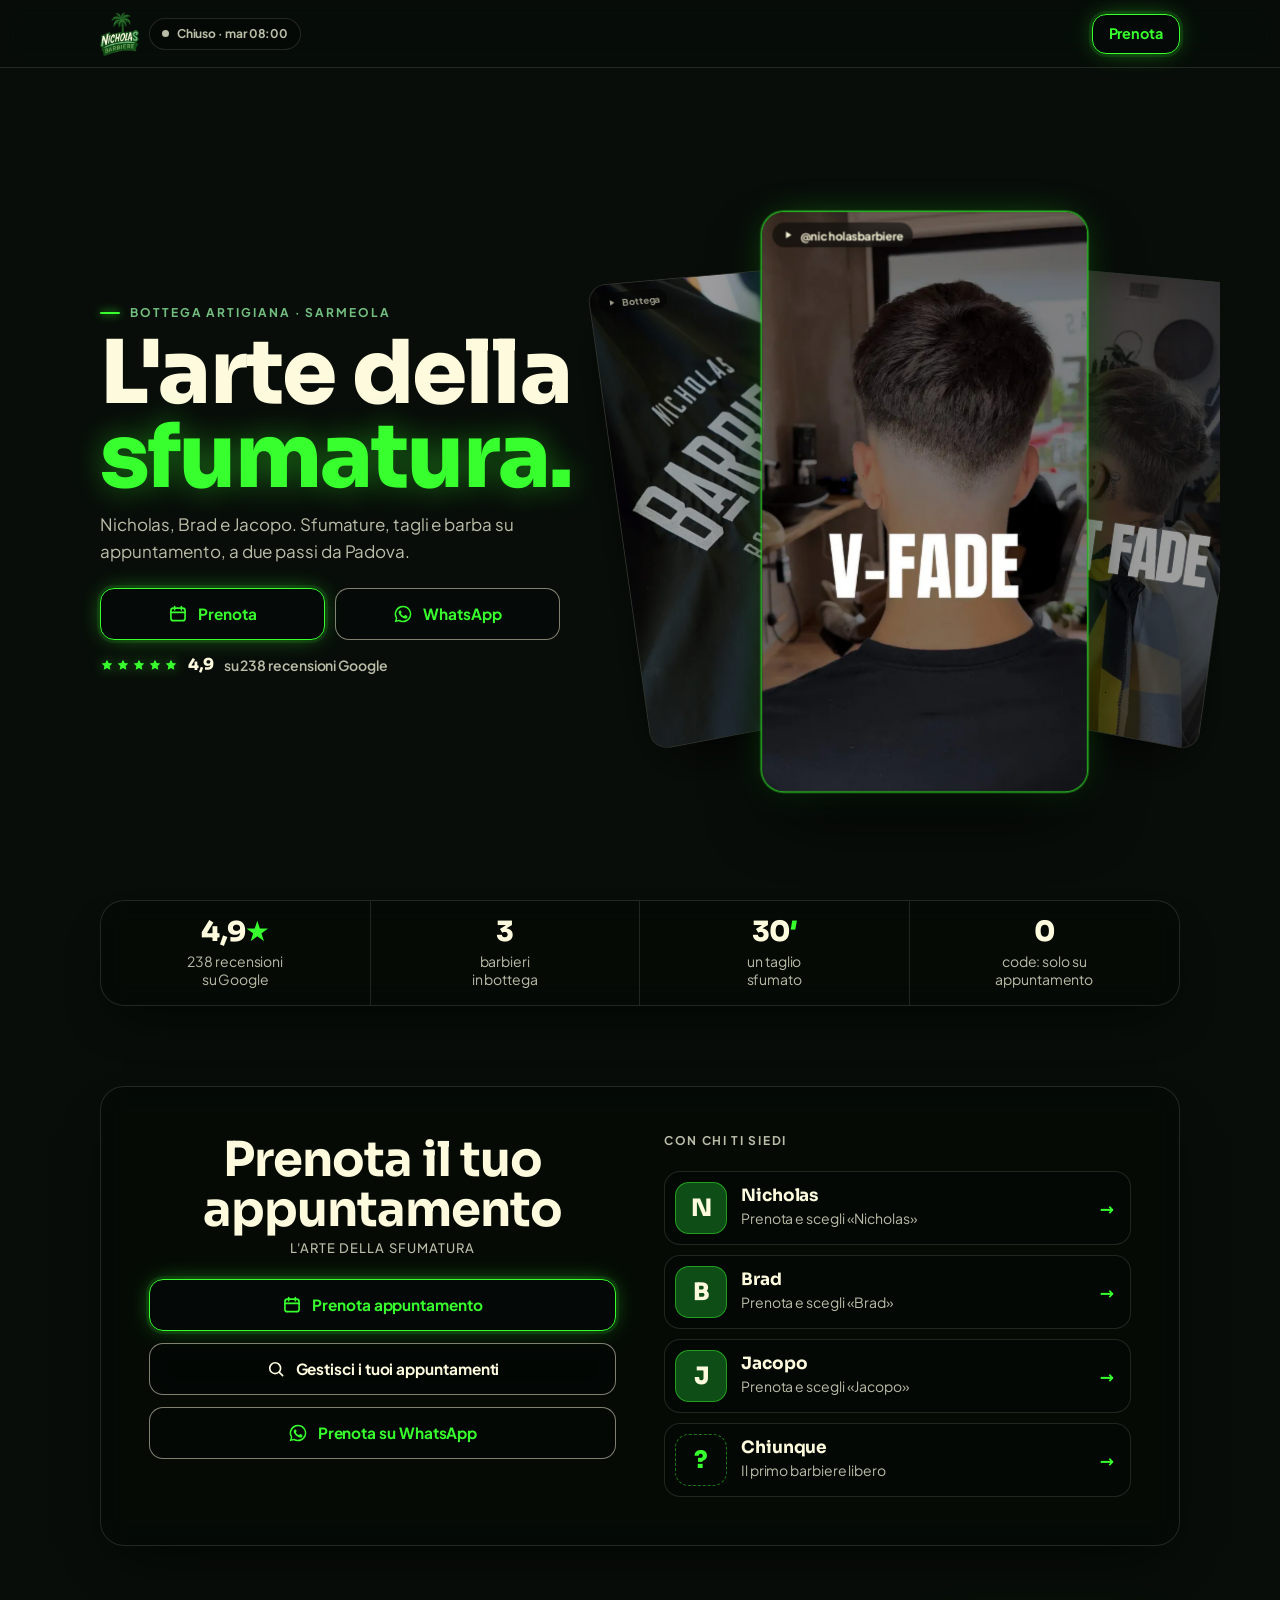
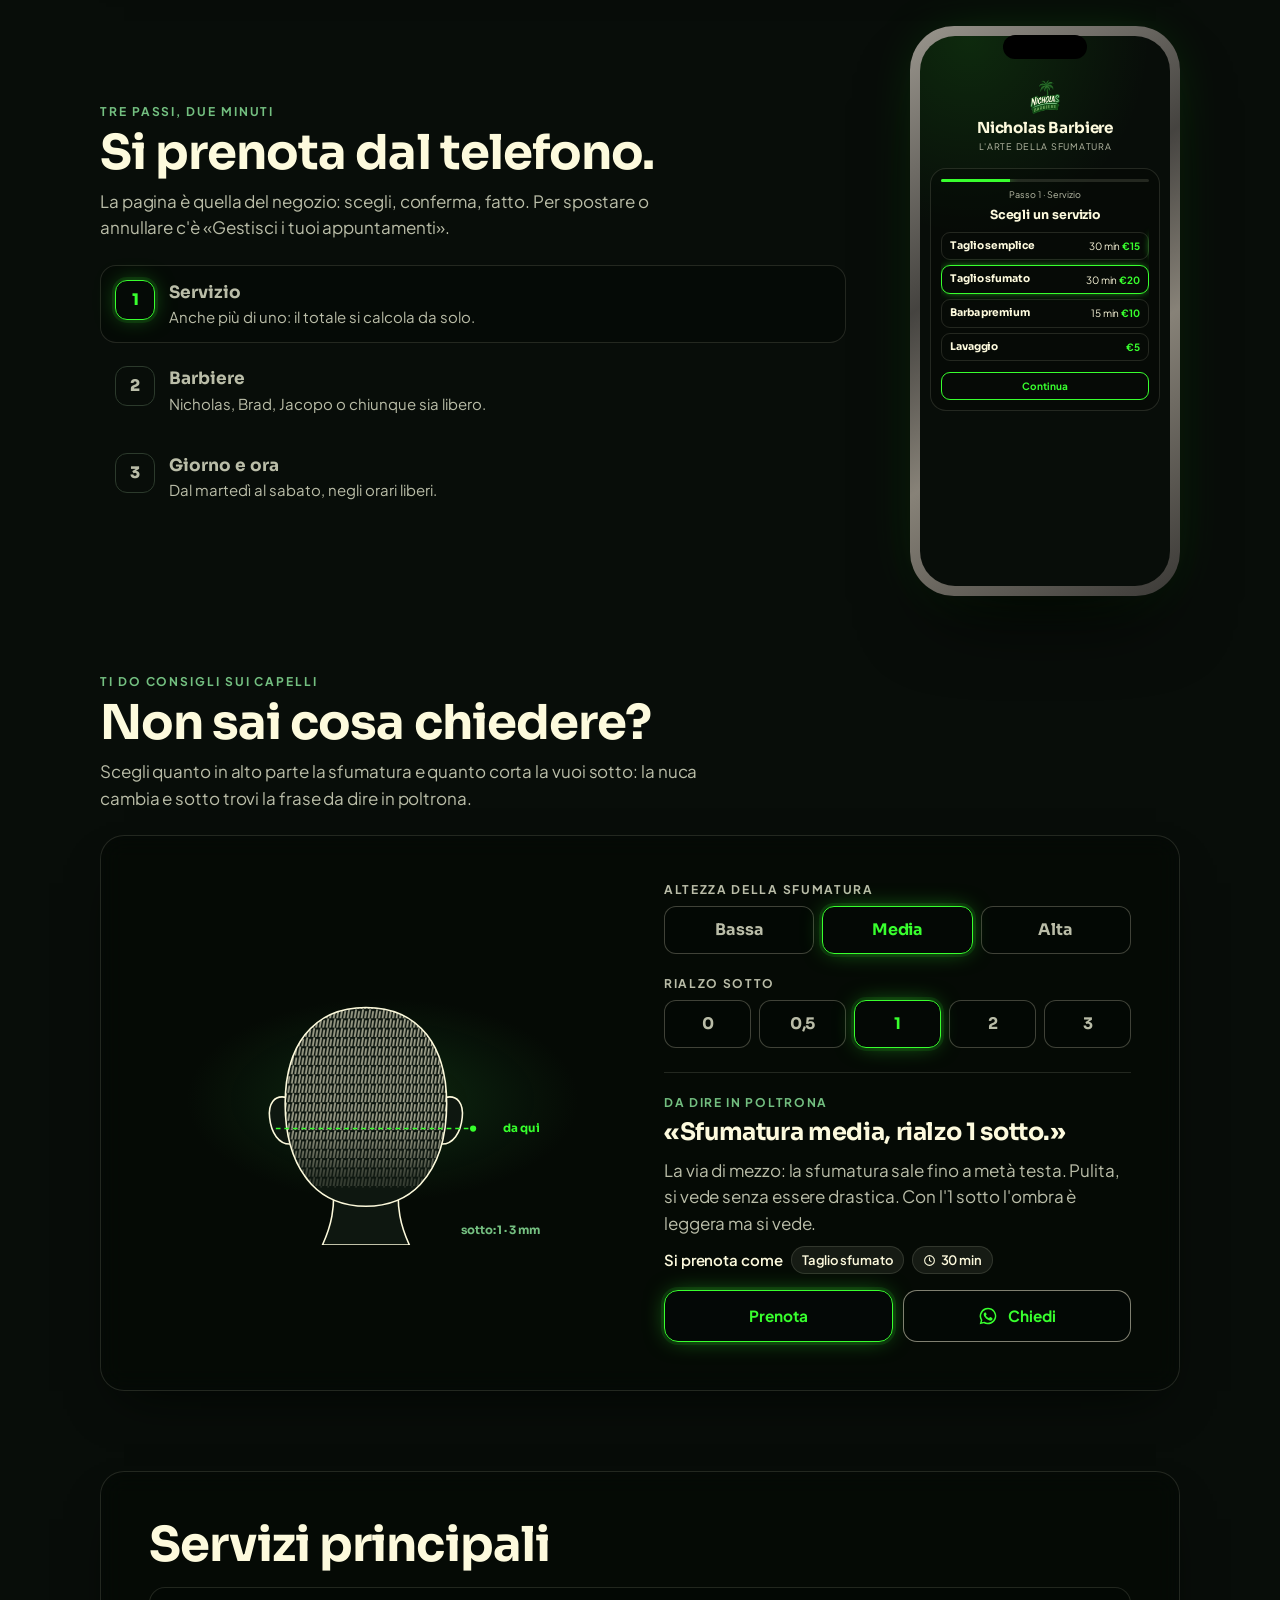
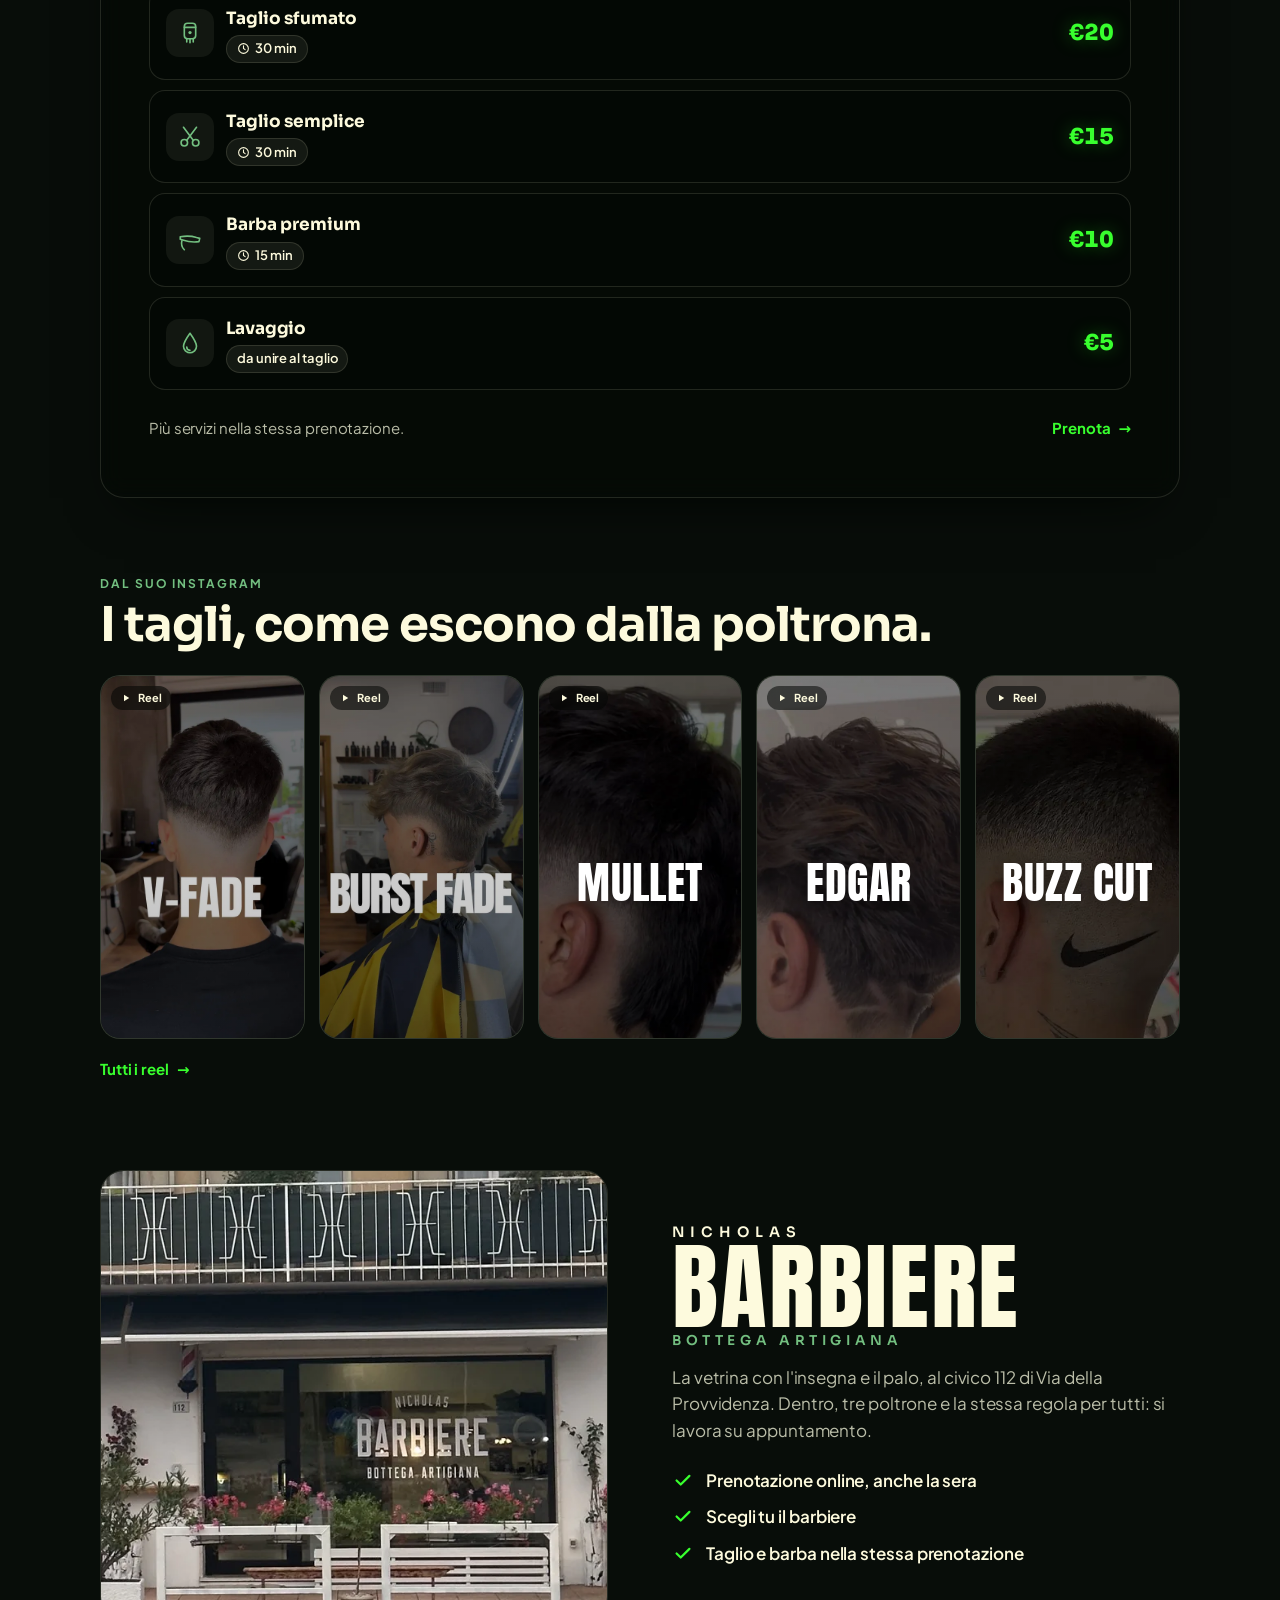
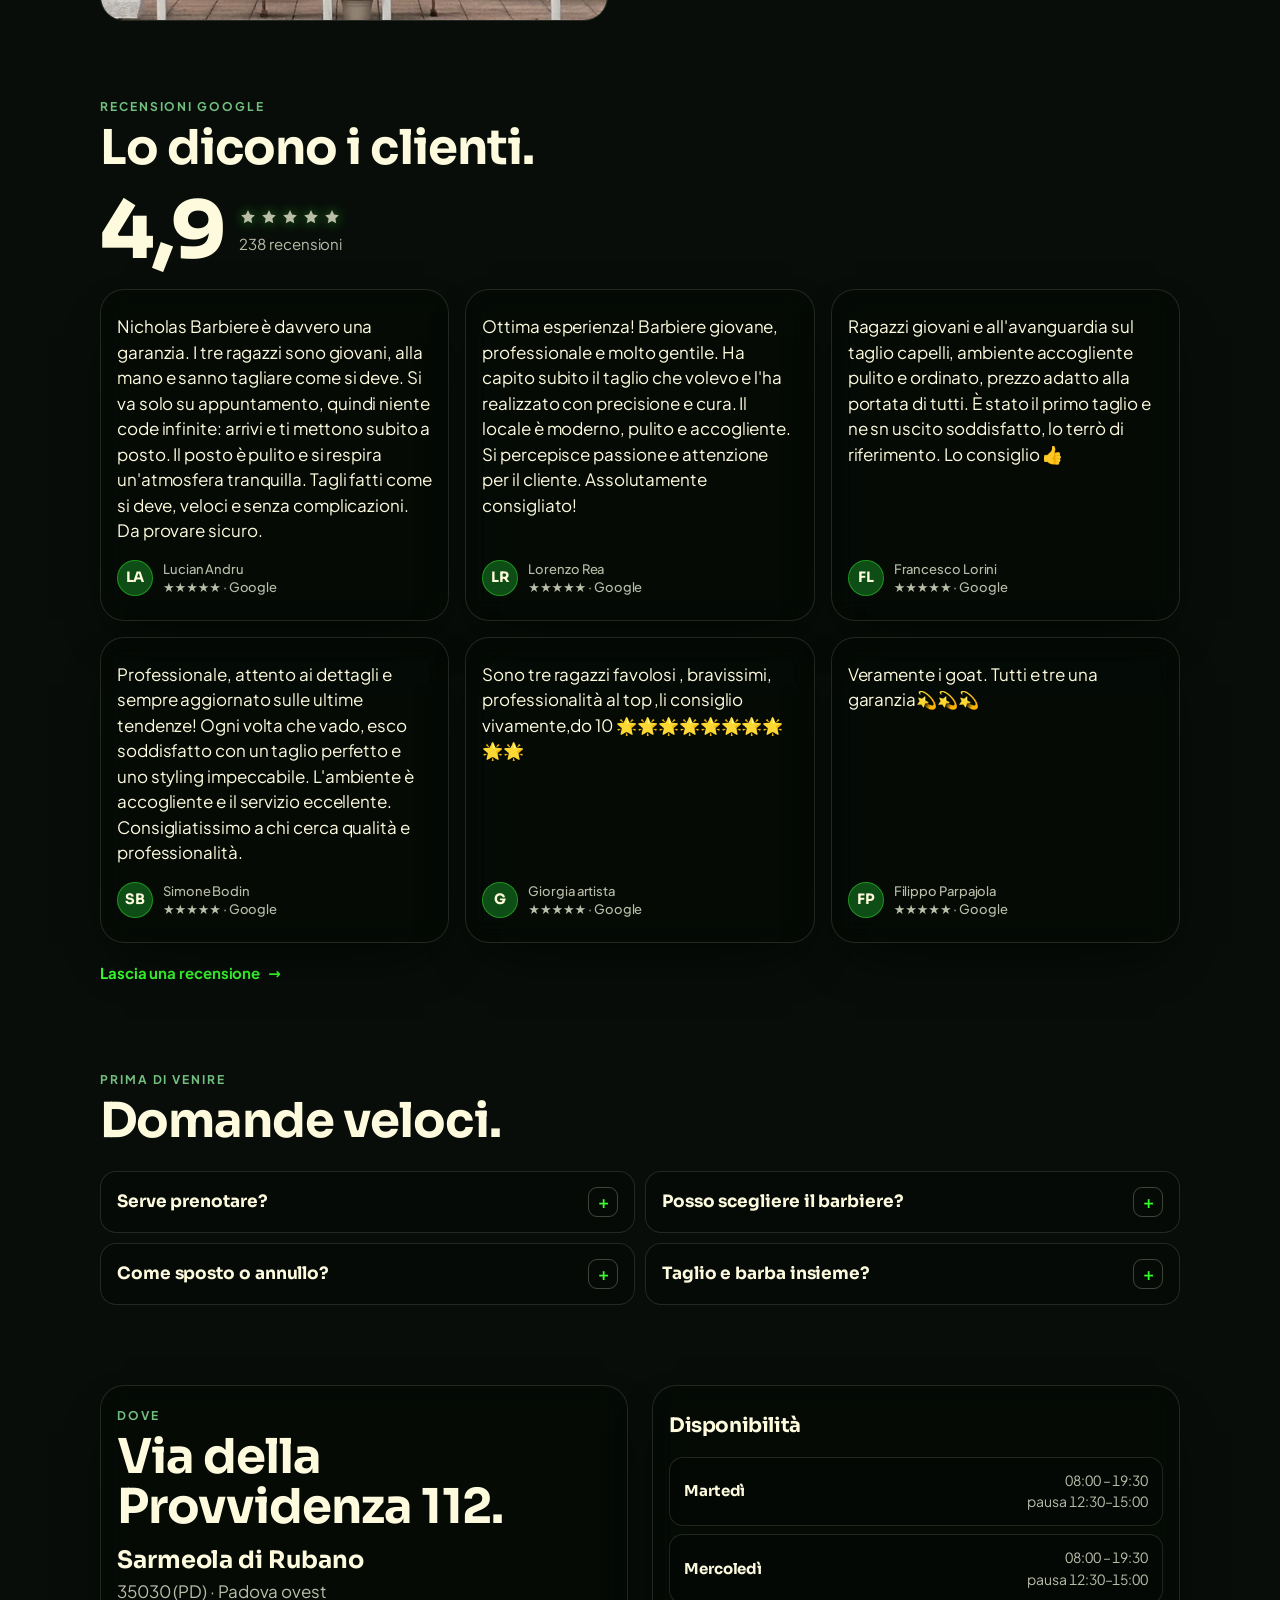
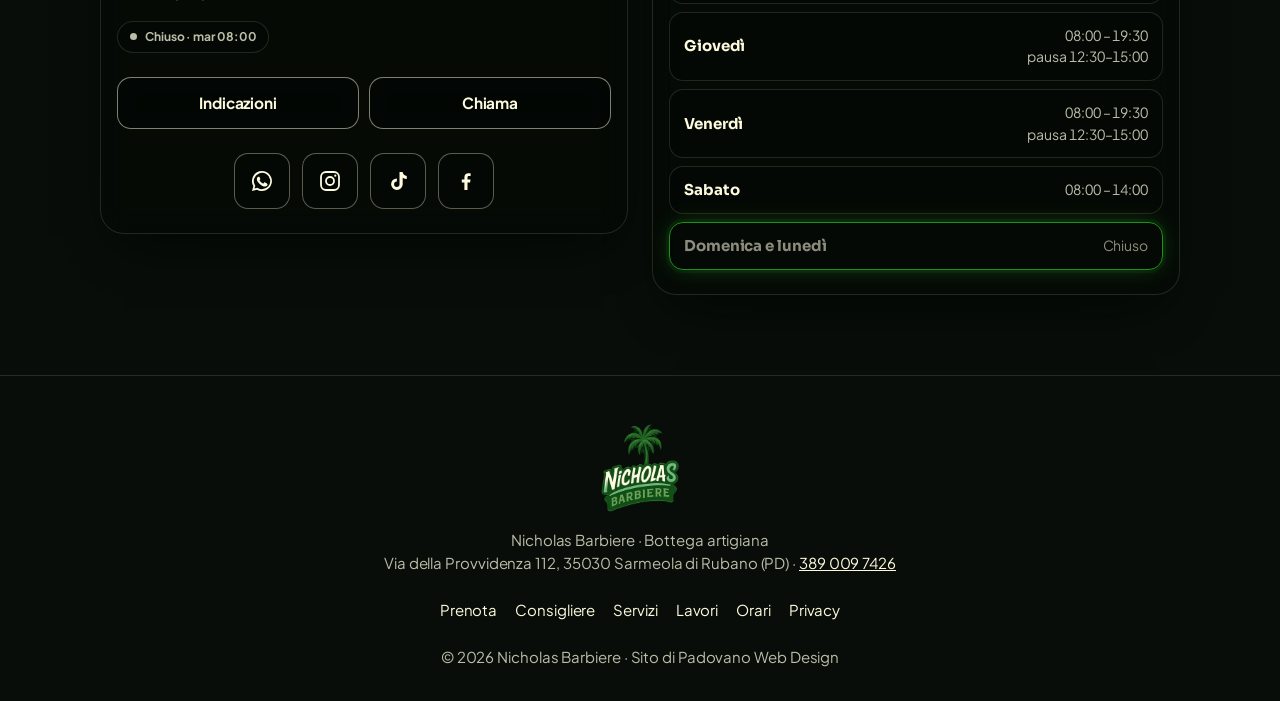
==== index.html @ b7c9cd88 "Anteprima sito Nicholas Barbiere Bozza statica da mostrare al cliente (noindex).  Co-Authored-By: Cl" ====
<!doctype html>
<html lang="it">
<head>
<meta charset="utf-8">
<meta name="viewport" content="width=device-width, initial-scale=1, viewport-fit=cover">
<title>Nicholas Barbiere · Barbiere e sfumature a Sarmeola di Rubano</title>
<meta name="description" content="Barbiere a Sarmeola di Rubano, Padova ovest: sfumature, tagli e barba. Nicholas, Brad e Jacopo in Via della Provvidenza 112, su appuntamento. Prenota online o su WhatsApp.">
<meta name="robots" content="noindex, nofollow">
<meta name="theme-color" content="#080D09">
<link rel="canonical" href="https://chripav09-del.github.io/NicholasBarbiere/">
<meta property="og:type" content="website">
<meta property="og:locale" content="it_IT">
<meta property="og:title" content="Nicholas Barbiere · L'arte della sfumatura">
<meta property="og:description" content="Bottega artigiana a Sarmeola di Rubano. Sfumature, tagli e barba, su appuntamento.">
<meta property="og:image" content="https://chripav09-del.github.io/NicholasBarbiere/assets/site/reel-v-fade-540.webp">
<link rel="icon" type="image/webp" href="assets/site/logo-nicholas-barbiere-220.webp">
<link rel="preload" href="fonts/sora-latin-var.woff2" as="font" type="font/woff2" crossorigin>
<link rel="preload" href="fonts/plus-jakarta-sans-latin-var.woff2" as="font" type="font/woff2" crossorigin>
<script>document.documentElement.classList.add("js");setTimeout(function(){if(!window.NB_IN)document.documentElement.classList.add("safe")},1000);</script>
<link rel="stylesheet" href="css/style.css?v=3">
<script src="js/main.js?v=3" defer></script>
<script type="application/ld+json">
{
  "@context": "https://schema.org",
  "@type": "BarberShop",
  "name": "Nicholas Barbiere",
  "alternateName": "Nicholas Barbiere - Bottega Artigiana",
  "slogan": "L'arte della sfumatura",
  "url": "https://chripav09-del.github.io/NicholasBarbiere/",
  "logo": "https://chripav09-del.github.io/NicholasBarbiere/assets/site/logo-nicholas-barbiere-440.webp",
  "image": "https://chripav09-del.github.io/NicholasBarbiere/assets/site/bottega-vetrina-620.webp",
  "telephone": "+393890097426",
  "address": {
    "@type": "PostalAddress",
    "streetAddress": "Via della Provvidenza, 112",
    "addressLocality": "Sarmeola di Rubano",
    "addressRegion": "PD",
    "postalCode": "35030",
    "addressCountry": "IT"
  },
  "geo": { "@type": "GeoCoordinates", "latitude": 45.4205008, "longitude": 11.8159231 },
  "hasMap": "https://www.google.com/maps/search/?api=1&query=Nicholas+Barbiere+Via+della+Provvidenza+112+Sarmeola",
  "openingHoursSpecification": [
    { "@type": "OpeningHoursSpecification", "dayOfWeek": ["Tuesday","Wednesday","Thursday","Friday"], "opens": "08:00", "closes": "12:30" },
    { "@type": "OpeningHoursSpecification", "dayOfWeek": ["Tuesday","Wednesday","Thursday","Friday"], "opens": "15:00", "closes": "19:30" },
    { "@type": "OpeningHoursSpecification", "dayOfWeek": "Saturday", "opens": "08:00", "closes": "14:00" }
  ],
  "makesOffer": [
    { "@type": "Offer", "itemOffered": { "@type": "Service", "name": "Taglio sfumato" }, "price": "20", "priceCurrency": "EUR" },
    { "@type": "Offer", "itemOffered": { "@type": "Service", "name": "Taglio semplice" }, "price": "15", "priceCurrency": "EUR" },
    { "@type": "Offer", "itemOffered": { "@type": "Service", "name": "Barba premium" }, "price": "10", "priceCurrency": "EUR" },
    { "@type": "Offer", "itemOffered": { "@type": "Service", "name": "Lavaggio" }, "price": "5", "priceCurrency": "EUR" }
  ],
  "potentialAction": { "@type": "ReserveAction", "target": "https://rispondi.up.railway.app/s/Nicholas_barbiere" },
  "sameAs": [
    "https://www.instagram.com/nicholasbarbiere/",
    "https://www.tiktok.com/@nicholasbarbiere",
    "https://www.facebook.com/people/Nicholas-Barbiere/100094113782139/"
  ]
}
</script>
</head>
<body>
<svg width="0" height="0" style="position:absolute" aria-hidden="true">
  <symbol id="i-wa" viewBox="0 0 24 24"><path fill="currentColor" d="M12 2a10 10 0 0 0-8.6 15.1L2 22l5-1.3A10 10 0 1 0 12 2Zm0 18.2a8.2 8.2 0 0 1-4.2-1.2l-.3-.2-3 .8.8-2.9-.2-.3A8.2 8.2 0 1 1 12 20.2Zm4.5-6.1c-.2-.1-1.5-.7-1.7-.8-.2-.1-.4-.1-.6.1l-.8 1c-.1.2-.3.2-.5.1a6.7 6.7 0 0 1-3.3-2.9c-.3-.4.3-.4.7-1.3.1-.2 0-.3 0-.4l-.8-1.8c-.2-.5-.4-.4-.6-.4h-.5a1 1 0 0 0-.7.3 3 3 0 0 0-.9 2.2 5.2 5.2 0 0 0 1.1 2.7 11.8 11.8 0 0 0 4.5 4c1.7.7 2.3.8 3.2.6.5-.1 1.5-.6 1.7-1.2.2-.6.2-1.1.2-1.2-.1-.1-.3-.2-.5-.3Z"/></symbol>
  <symbol id="i-star" viewBox="0 0 24 24"><path fill="currentColor" d="m12 2.8 2.8 5.8 6.3.9-4.6 4.4 1.1 6.3L12 17.2l-5.6 3 1.1-6.3L2.9 9.5l6.3-.9L12 2.8Z"/></symbol>
  <symbol id="i-clock" viewBox="0 0 24 24"><circle cx="12" cy="12" r="9" fill="none" stroke="currentColor" stroke-width="2"/><path d="M12 7v5l3 2" fill="none" stroke="currentColor" stroke-width="2" stroke-linecap="round"/></symbol>
  <symbol id="i-cal" viewBox="0 0 24 24"><rect x="3.5" y="5" width="17" height="15" rx="3" fill="none" stroke="currentColor" stroke-width="2"/><path d="M8 3v4M16 3v4M3.5 10h17" stroke="currentColor" stroke-width="2" stroke-linecap="round"/></symbol>
  <symbol id="i-search" viewBox="0 0 24 24"><circle cx="11" cy="11" r="6.5" fill="none" stroke="currentColor" stroke-width="2"/><path d="m16 16 4 4" stroke="currentColor" stroke-width="2" stroke-linecap="round"/></symbol>
  <symbol id="i-ig" viewBox="0 0 24 24"><rect x="3" y="3" width="18" height="18" rx="5" fill="none" stroke="currentColor" stroke-width="1.8"/><circle cx="12" cy="12" r="4" fill="none" stroke="currentColor" stroke-width="1.8"/><circle cx="17.3" cy="6.7" r="1.1" fill="currentColor"/></symbol>
  <symbol id="i-play" viewBox="0 0 24 24"><path fill="currentColor" d="M8 5.5v13l10.5-6.5L8 5.5Z"/></symbol>
  <symbol id="i-check" viewBox="0 0 24 24"><path d="m5 12.5 4.5 4.5L19 7.5" fill="none" stroke="currentColor" stroke-width="2.4" stroke-linecap="round" stroke-linejoin="round"/></symbol>
</svg>

<a class="skip" href="#main">Vai al contenuto</a>

<header class="top">
  <div class="wrap">
    <a class="brand" href="#top" aria-label="Nicholas Barbiere, torna all'inizio">
      <img src="assets/site/logo-nicholas-barbiere-220.webp" width="220" height="250" alt="Logo Nicholas Barbiere: palma e scritta verde">
    </a>
    <p class="status" data-status aria-live="polite"><span class="dot" aria-hidden="true"></span><span data-status-text>Mar–sab</span></p>
    <button class="btn btn-neon" type="button" data-sheet aria-haspopup="dialog">Prenota</button>
  </div>
</header>

<main id="main">
  <section class="hero" id="top" aria-labelledby="hero-t">
    <div class="stage" aria-label="Tre reel dal suo Instagram: tocca quelli ai lati per portarli davanti">
      <div class="fan">
        <figure class="reel" data-pos="l" data-i="0"><img src="assets/site/reel-mantellina-540.webp" width="540" height="960" alt="Mantellina nera con il ricamo Nicholas Barbiere, bottega artigiana"><span class="reel-tag"><svg aria-hidden="true"><use href="#i-play"/></svg>Bottega</span></figure>
        <figure class="reel" data-pos="c" data-i="1"><img src="assets/site/reel-v-fade-540.webp" width="540" height="960" alt="Reel V-fade: nuca con sfumatura a V" fetchpriority="high"><span class="reel-tag"><svg aria-hidden="true"><use href="#i-play"/></svg>@nicholasbarbiere</span></figure>
        <figure class="reel" data-pos="r" data-i="2"><img src="assets/site/reel-burst-fade-540.webp" width="540" height="960" alt="Reel Burst fade: sfumatura a semicerchio attorno all'orecchio"><span class="reel-tag"><svg aria-hidden="true"><use href="#i-play"/></svg>Reel</span></figure>
      </div>
    </div>
    <div class="hero-text wrap">
      <p class="kicker">Bottega artigiana · Sarmeola</p>
      <h1 id="hero-t">L'arte della <em>sfumatura.</em></h1>
      <p class="lede">Nicholas, Brad e Jacopo. Sfumature, tagli e barba su appuntamento, a due passi da Padova.</p>
      <div class="hero-cta">
        <button class="btn btn-neon" type="button" data-sheet aria-haspopup="dialog"><svg aria-hidden="true"><use href="#i-cal"/></svg>Prenota</button>
        <a class="btn btn-wa" href="https://wa.me/393890097426?text=Ciao%20Nicholas%2C%20vorrei%20prenotare%20un%20taglio." target="_blank" rel="noopener"><svg aria-hidden="true"><use href="#i-wa"/></svg>WhatsApp</a>
      </div>
      <p class="proof"><span class="stars" aria-hidden="true"><svg><use href="#i-star"/></svg><svg><use href="#i-star"/></svg><svg><use href="#i-star"/></svg><svg><use href="#i-star"/></svg><svg><use href="#i-star"/></svg></span><b>4,9</b> su 238 recensioni Google</p>
    </div>
  </section>

  <div class="wrap">
    <ul class="facts glass" role="list" data-in>
      <li class="fact"><b>4,9<i>★</i></b><span>238 recensioni<br>su Google</span></li>
      <li class="fact"><b>3</b><span>barbieri<br>in bottega</span></li>
      <li class="fact"><b>30<i>′</i></b><span>un taglio<br>sfumato</span></li>
      <li class="fact"><b>0</b><span>code: solo su<br>appuntamento</span></li>
    </ul>
  </div>

  <section class="sec" id="prenota" aria-labelledby="prenota-t">
    <div class="wrap">
      <div class="glass book" data-in>
        <div class="book-grid">
          <div>
            <h2 class="book-title" id="prenota-t">Prenota il tuo appuntamento</h2>
            <p class="book-sub">L'arte della sfumatura</p>
            <div class="book-actions">
              <a class="btn btn-neon btn-block" href="https://rispondi.up.railway.app/s/Nicholas_barbiere" target="_blank" rel="noopener"><svg aria-hidden="true"><use href="#i-cal"/></svg>Prenota appuntamento</a>
              <a class="btn btn-ghost btn-block" href="https://rispondi.up.railway.app/s/Nicholas_barbiere" target="_blank" rel="noopener"><svg aria-hidden="true"><use href="#i-search"/></svg>Gestisci i tuoi appuntamenti</a>
              <a class="btn btn-wa btn-block" href="https://wa.me/393890097426?text=Ciao%20Nicholas%2C%20vorrei%20prenotare%20un%20taglio." target="_blank" rel="noopener"><svg aria-hidden="true"><use href="#i-wa"/></svg>Prenota su WhatsApp</a>
            </div>
          </div>
          <div>
            <p class="picks-label">Con chi ti siedi</p>
            <ul class="picks" role="list">
              <li><a class="pick" href="https://rispondi.up.railway.app/s/Nicholas_barbiere" target="_blank" rel="noopener"><span class="pick-i" aria-hidden="true">N</span><span><strong>Nicholas</strong><small>Prenota e scegli «Nicholas»</small></span><span class="pick-go" aria-hidden="true">→</span></a></li>
              <li><a class="pick" href="https://rispondi.up.railway.app/s/Nicholas_barbiere" target="_blank" rel="noopener"><span class="pick-i" aria-hidden="true">B</span><span><strong>Brad</strong><small>Prenota e scegli «Brad»</small></span><span class="pick-go" aria-hidden="true">→</span></a></li>
              <li><a class="pick" href="https://rispondi.up.railway.app/s/Nicholas_barbiere" target="_blank" rel="noopener"><span class="pick-i" aria-hidden="true">J</span><span><strong>Jacopo</strong><small>Prenota e scegli «Jacopo»</small></span><span class="pick-go" aria-hidden="true">→</span></a></li>
              <li><a class="pick pick-any" href="https://rispondi.up.railway.app/s/Nicholas_barbiere" target="_blank" rel="noopener"><span class="pick-i" aria-hidden="true">?</span><span><strong>Chiunque</strong><small>Il primo barbiere libero</small></span><span class="pick-go" aria-hidden="true">→</span></a></li>
            </ul>
          </div>
        </div>
      </div>
    </div>
  </section>

  <section class="sec" id="come" aria-labelledby="come-t" style="padding-top:0">
    <div class="wrap howto">
      <div>
        <div class="sec-head" data-in>
          <p class="eyebrow">Tre passi, due minuti</p>
          <h2 id="come-t">Si prenota dal telefono.</h2>
          <p class="sub">La pagina è quella del negozio: scegli, conferma, fatto. Per spostare o annullare c'è «Gestisci i tuoi appuntamenti».</p>
        </div>
        <div class="steps" role="tablist" aria-label="Passi della prenotazione" data-in>
          <button class="step is-on" type="button" role="tab" aria-selected="true" data-step="0"><b>1</b><span><strong>Servizio</strong><span>Anche più di uno: il totale si calcola da solo.</span></span></button>
          <button class="step" type="button" role="tab" aria-selected="false" data-step="1"><b>2</b><span><strong>Barbiere</strong><span>Nicholas, Brad, Jacopo o chiunque sia libero.</span></span></button>
          <button class="step" type="button" role="tab" aria-selected="false" data-step="2"><b>3</b><span><strong>Giorno e ora</strong><span>Dal martedì al sabato, negli orari liberi.</span></span></button>
        </div>
      </div>
      <div class="phone" data-in aria-hidden="true">
        <div class="phone-island"></div>
        <div class="phone-screen">
          <div class="ph-head">
            <img src="assets/site/logo-nicholas-barbiere-220.webp" width="220" height="250" alt="">
            <strong>Nicholas Barbiere</strong>
            <small>L'arte della sfumatura</small>
          </div>
          <div class="ph-card">
            <div class="ph-bar"><i data-ph-bar></i></div>
            <p class="ph-step" data-ph-step>Passo 1 · Servizio</p>
            <div class="ph-panes">
              <div class="ph-track" data-ph-track>
                <div class="ph-pane">
                  <h4>Scegli un servizio</h4>
                  <div class="ph-row"><b>Taglio semplice</b><span>30 min <em>€15</em></span></div>
                  <div class="ph-row sel"><b>Taglio sfumato</b><span>30 min <em>€20</em></span></div>
                  <div class="ph-row"><b>Barba premium</b><span>15 min <em>€10</em></span></div>
                  <div class="ph-row"><b>Lavaggio</b><span><em>€5</em></span></div>
                  <div class="ph-btn">Continua</div>
                </div>
                <div class="ph-pane">
                  <h4>Scegli un operatore</h4>
                  <div class="ph-row sel"><b>Nicholas</b></div>
                  <div class="ph-row"><b>Brad</b></div>
                  <div class="ph-row"><b>Jacopo</b></div>
                  <div class="ph-row"><b>Chiunque</b></div>
                  <div class="ph-btn">Continua</div>
                </div>
                <div class="ph-pane">
                  <h4>Scegli un giorno</h4>
                  <div class="ph-cal">
                    <span>L</span><span>M</span><span>M</span><span>G</span><span>V</span><span>S</span><span>D</span>
                    <span class="x">1</span><span class="ok">2</span><span class="ok">3</span><span class="ok">4</span><span class="ok">5</span><span class="ok">6</span><span class="x">7</span>
                    <span class="x">8</span><span class="ok">9</span><span class="ok">10</span><span class="sel">11</span><span class="ok">12</span><span class="ok">13</span><span class="x">14</span>
                    <span class="x">15</span><span class="ok">16</span><span class="ok">17</span><span class="ok">18</span><span class="ok">19</span><span class="ok">20</span><span class="x">21</span>
                  </div>
                  <div class="ph-btn">Scegli l'ora</div>
                </div>
              </div>
            </div>
          </div>
        </div>
      </div>
    </div>
  </section>

  <section class="sec" id="consiglio" aria-labelledby="consiglio-t" style="padding-top:0">
    <div class="wrap">
      <div class="sec-head" data-in>
        <p class="eyebrow">Ti do consigli sui capelli</p>
        <h2 id="consiglio-t">Non sai cosa chiedere?</h2>
        <p class="sub">Scegli quanto in alto parte la sfumatura e quanto corta la vuoi sotto: la nuca cambia e sotto trovi la frase da dire in poltrona.</p>
      </div>
      <div class="glass advisor" id="consigliere" role="group" aria-label="Consigliere di sfumatura" data-in>
        <figure class="advisor-fig">
          <svg viewBox="-24 0 412 340" role="img" aria-labelledby="fig-t">
            <title id="fig-t">Nuca vista da dietro: la zona sfumata cambia con l'altezza e il rialzo scelti</title>
            <defs>
              <pattern id="hair" width="9" height="12" patternUnits="userSpaceOnUse">
                <path d="M1.5 11.5 3.4 1M6 11.5 7.4 3" stroke="#FDFADC" stroke-width="1.4" stroke-linecap="round"/>
              </pattern>
              <linearGradient id="fg" x1="0" y1="0" x2="0" y2="1">
                <stop offset="0" stop-color="#fff" stop-opacity="1"/>
                <stop id="fg-end" offset="1" stop-color="#fff" stop-opacity=".3"/>
              </linearGradient>
              <clipPath id="head-clip">
                <path d="M160 34c70 0 104 52 104 124 0 46-12 80-34 104-17 18-38 28-70 28s-53-10-70-28c-22-24-34-58-34-104 0-72 34-124 104-124Z"/>
              </clipPath>
              <mask id="fade-mask" maskUnits="userSpaceOnUse" x="0" y="0" width="320" height="340">
                <rect id="fm-top" x="0" y="0" width="320" height="190" fill="#fff"/>
                <rect id="fm-grad" x="0" y="190" width="320" height="64" fill="url(#fg)"/>
                <rect id="fm-low" x="0" y="254" width="320" height="12" fill="#fff" fill-opacity=".3"/>
              </mask>
            </defs>
            <path d="M118 262c2 30-2 52-14 78h112c-12-26-16-48-14-78" fill="#0E1710" stroke="#FDFADC" stroke-width="2" stroke-linejoin="round"/>
            <path d="M58 150c-16-4-24 8-22 26 2 20 12 34 26 34" fill="#0E1710" stroke="#FDFADC" stroke-width="2" stroke-linecap="round"/>
            <path d="M262 150c16-4 24 8 22 26-2 20-12 34-26 34" fill="#0E1710" stroke="#FDFADC" stroke-width="2" stroke-linecap="round"/>
            <path d="M160 34c70 0 104 52 104 124 0 46-12 80-34 104-17 18-38 28-70 28s-53-10-70-28c-22-24-34-58-34-104 0-72 34-124 104-124Z" fill="#0E1710"/>
            <g clip-path="url(#head-clip)">
              <rect x="40" y="20" width="240" height="246" fill="url(#hair)" mask="url(#fade-mask)"/>
            </g>
            <path d="M160 34c70 0 104 52 104 124 0 46-12 80-34 104-17 18-38 28-70 28s-53-10-70-28c-22-24-34-58-34-104 0-72 34-124 104-124Z" fill="none" stroke="#FDFADC" stroke-width="2"/>
            <g id="fade-line" transform="translate(0 190)">
              <line x1="44" x2="296" y1="0" y2="0" stroke="#36FF2C" stroke-width="2" stroke-dasharray="6 5"/>
              <circle cx="298" cy="0" r="4" fill="#36FF2C"/>
              <text x="384" y="5" text-anchor="end" fill="#36FF2C" font-family="Sora, sans-serif" font-weight="700" font-size="15">da qui</text>
            </g>
            <text id="fig-mm" x="384" y="326" text-anchor="end" fill="#74BF80" font-family="Sora, sans-serif" font-weight="700" font-size="15">sotto: 1 · 3 mm</text>
          </svg>
        </figure>
        <div class="advisor-controls">
          <fieldset class="choice">
            <legend>Altezza della sfumatura</legend>
            <div class="pills">
              <label class="pill"><input type="radio" name="altezza" value="bassa"><span>Bassa</span></label>
              <label class="pill"><input type="radio" name="altezza" value="media" checked><span>Media</span></label>
              <label class="pill"><input type="radio" name="altezza" value="alta"><span>Alta</span></label>
            </div>
          </fieldset>
          <fieldset class="choice">
            <legend>Rialzo sotto</legend>
            <div class="pills">
              <label class="pill"><input type="radio" name="rialzo" value="0"><span>0</span></label>
              <label class="pill"><input type="radio" name="rialzo" value="0.5"><span>0,5</span></label>
              <label class="pill"><input type="radio" name="rialzo" value="1" checked><span>1</span></label>
              <label class="pill"><input type="radio" name="rialzo" value="2"><span>2</span></label>
              <label class="pill"><input type="radio" name="rialzo" value="3"><span>3</span></label>
            </div>
          </fieldset>
          <div class="advice" aria-live="polite">
            <p class="advice-say" data-say>«Sfumatura media, rialzo 1 sotto.»</p>
            <p class="advice-tip" data-tip>La via di mezzo: la sfumatura sale fino a metà testa. Pulita, si vede senza essere drastica. Con l'1 sotto l'ombra è leggera ma si vede.</p>
            <p class="advice-service">Si prenota come <span class="chip">Taglio sfumato</span><span class="chip"><svg aria-hidden="true"><use href="#i-clock"/></svg>30 min</span></p>
            <div class="advice-cta">
              <a class="btn btn-neon" href="https://rispondi.up.railway.app/s/Nicholas_barbiere" target="_blank" rel="noopener">Prenota</a>
              <a class="btn btn-wa" data-wa href="https://wa.me/393890097426" target="_blank" rel="noopener"><svg aria-hidden="true"><use href="#i-wa"/></svg>Chiedi</a>
            </div>
          </div>
        </div>
      </div>
    </div>
  </section>

  <section class="sec" id="listino" aria-labelledby="listino-t" style="padding-top:0">
    <div class="wrap">
      <div class="glass menu" data-in>
        <h2 class="menu-title" id="listino-t">Servizi principali</h2>
        <ul role="list">
          <li class="svc">
            <span class="svc-ico" aria-hidden="true"><svg viewBox="0 0 32 32"><rect x="9" y="4" width="14" height="19" rx="4" fill="none" stroke="currentColor" stroke-width="2"/><path d="M9 9h14M12 23v4M16 23v5M20 23v4" stroke="currentColor" stroke-width="2" stroke-linecap="round"/><circle cx="16" cy="15.5" r="2" fill="currentColor"/></svg></span>
            <span><span class="svc-name">Taglio sfumato</span><span class="svc-meta"><span class="chip"><svg aria-hidden="true"><use href="#i-clock"/></svg>30 min</span></span></span>
            <span class="svc-price">€20</span>
          </li>
          <li class="svc">
            <span class="svc-ico" aria-hidden="true"><svg viewBox="0 0 32 32"><circle cx="9" cy="23" r="4" fill="none" stroke="currentColor" stroke-width="2"/><circle cx="23" cy="23" r="4" fill="none" stroke="currentColor" stroke-width="2"/><path d="M11.8 20.2 24 4M20.2 20.2 8 4" stroke="currentColor" stroke-width="2" stroke-linecap="round"/></svg></span>
            <span><span class="svc-name">Taglio semplice</span><span class="svc-meta"><span class="chip"><svg aria-hidden="true"><use href="#i-clock"/></svg>30 min</span></span></span>
            <span class="svc-price">€15</span>
          </li>
          <li class="svc">
            <span class="svc-ico" aria-hidden="true"><svg viewBox="0 0 32 32"><path d="M4 12c6-1 14-1 20 1l4 1-1 4c-6 1-14 0-20-2l-3-1Z" fill="none" stroke="currentColor" stroke-width="2" stroke-linejoin="round"/><path d="M6 17c-1 4 0 8 3 11" stroke="currentColor" stroke-width="2" stroke-linecap="round"/></svg></span>
            <span><span class="svc-name">Barba premium</span><span class="svc-meta"><span class="chip"><svg aria-hidden="true"><use href="#i-clock"/></svg>15 min</span></span></span>
            <span class="svc-price">€10</span>
          </li>
          <li class="svc">
            <span class="svc-ico" aria-hidden="true"><svg viewBox="0 0 32 32"><path d="M16 4c5 7 8 11.5 8 16a8 8 0 0 1-16 0c0-4.5 3-9 8-16Z" fill="none" stroke="currentColor" stroke-width="2" stroke-linejoin="round"/><path d="M12 21a4 4 0 0 0 4 4" stroke="currentColor" stroke-width="2" stroke-linecap="round"/></svg></span>
            <span><span class="svc-name">Lavaggio</span><span class="svc-meta"><span class="chip">da unire al taglio</span></span></span>
            <span class="svc-price">€5</span>
          </li>
        </ul>
        <div class="menu-foot">
          <p>Più servizi nella stessa prenotazione.</p>
          <a class="link-arrow" href="https://rispondi.up.railway.app/s/Nicholas_barbiere" target="_blank" rel="noopener">Prenota</a>
        </div>
      </div>
    </div>
  </section>

  <section class="sec" id="lavori" aria-labelledby="lavori-t" style="padding-top:0">
    <div class="wrap">
      <div class="sec-head" data-in>
        <p class="eyebrow">Dal suo Instagram</p>
        <h2 id="lavori-t">I tagli, come escono dalla poltrona.</h2>
      </div>
      <div class="rail works" data-dots="dots-lavori">
        <figure class="clip" data-in><img src="assets/site/reel-v-fade-540.webp" width="540" height="960" loading="lazy" alt="V-fade: sfumatura a V sulla nuca"><span class="reel-tag"><svg aria-hidden="true"><use href="#i-play"/></svg>Reel</span></figure>
        <figure class="clip" data-in><img src="assets/site/reel-burst-fade-540.webp" width="540" height="960" loading="lazy" alt="Burst fade: sfumatura a semicerchio attorno all'orecchio, sopra mosso"><span class="reel-tag"><svg aria-hidden="true"><use href="#i-play"/></svg>Reel</span></figure>
        <figure class="clip" data-in><img src="assets/site/lavoro-mullet-680.webp" width="680" height="850" loading="lazy" alt="Mullet: lati sfumati e nuca lunga"><span class="reel-tag"><svg aria-hidden="true"><use href="#i-play"/></svg>Reel</span><figcaption>Mullet</figcaption></figure>
        <figure class="clip" data-in><img src="assets/site/lavoro-edgar-680.webp" width="680" height="850" loading="lazy" alt="Edgar: sopra mosso e sfumatura bassa con righe rasate"><span class="reel-tag"><svg aria-hidden="true"><use href="#i-play"/></svg>Reel</span><figcaption>Edgar</figcaption></figure>
        <figure class="clip" data-in><img src="assets/site/lavoro-buzz-cut-500.webp" width="500" height="625" loading="lazy" alt="Buzz cut con sfumatura e disegno rasato sopra l'orecchio"><span class="reel-tag"><svg aria-hidden="true"><use href="#i-play"/></svg>Reel</span><figcaption>Buzz cut</figcaption></figure>
      </div>
      <div class="rail-count">
        <div class="rail-dots" id="dots-lavori" aria-hidden="true"></div>
        <a class="link-arrow" href="https://www.instagram.com/nicholasbarbiere/" target="_blank" rel="noopener">Tutti i reel</a>
      </div>
    </div>
  </section>

  <section class="sec" id="bottega" aria-labelledby="bottega-t" style="padding-top:0">
    <div class="wrap shop">
      <figure class="shop-photo" data-in><img src="assets/site/bottega-vetrina-620.webp" width="620" height="550" loading="lazy" alt="La vetrina in Via della Provvidenza 112 con l'insegna Nicholas Barbiere, bottega artigiana, e il palo da barbiere"></figure>
      <div data-in>
        <h2 id="bottega-t" class="sign"><small>Nicholas</small><strong>Barbiere</strong><span>Bottega artigiana</span></h2>
        <p class="shop-text">La vetrina con l'insegna e il palo, al civico 112 di Via della Provvidenza. Dentro, tre poltrone e la stessa regola per tutti: si lavora su appuntamento.</p>
        <ul class="shop-list" role="list">
          <li><svg aria-hidden="true"><use href="#i-check"/></svg>Prenotazione online, anche la sera</li>
          <li><svg aria-hidden="true"><use href="#i-check"/></svg>Scegli tu il barbiere</li>
          <li><svg aria-hidden="true"><use href="#i-check"/></svg>Taglio e barba nella stessa prenotazione</li>
        </ul>
      </div>
    </div>
  </section>

  <section class="sec" id="clienti" aria-labelledby="clienti-t" style="padding-top:0">
    <div class="wrap">
      <div class="sec-head" data-in>
        <p class="eyebrow">Recensioni Google</p>
        <h2 id="clienti-t">Lo dicono i clienti.</h2>
      </div>
      <div class="score" data-in>
        <p class="score-n">4,9</p>
        <div class="score-meta">
          <span class="stars" role="img" aria-label="4,9 stelle su 5"><svg aria-hidden="true"><use href="#i-star"/></svg><svg aria-hidden="true"><use href="#i-star"/></svg><svg aria-hidden="true"><use href="#i-star"/></svg><svg aria-hidden="true"><use href="#i-star"/></svg><svg aria-hidden="true"><use href="#i-star"/></svg></span>
          <span>238 recensioni</span>
        </div>
      </div>
      <div class="rail reviews" data-dots="dots-clienti">
        <figure class="review glass" data-in><blockquote><p>Nicholas Barbiere è davvero una garanzia. I tre ragazzi sono giovani, alla mano e sanno tagliare come si deve. Si va solo su appuntamento, quindi niente code infinite: arrivi e ti mettono subito a posto. Il posto è pulito e si respira un'atmosfera tranquilla. Tagli fatti come si deve, veloci e senza complicazioni. Da provare sicuro.</p></blockquote><figcaption><i aria-hidden="true">LA</i><span>Lucian Andru<span>★★★★★ · Google</span></span></figcaption></figure>
        <figure class="review glass" data-in><blockquote><p>Ottima esperienza! Barbiere giovane, professionale e molto gentile. Ha capito subito il taglio che volevo e l'ha realizzato con precisione e cura. Il locale è moderno, pulito e accogliente. Si percepisce passione e attenzione per il cliente. Assolutamente consigliato!</p></blockquote><figcaption><i aria-hidden="true">LR</i><span>Lorenzo Rea<span>★★★★★ · Google</span></span></figcaption></figure>
        <figure class="review glass" data-in><blockquote><p>Ragazzi giovani e all'avanguardia sul taglio capelli, ambiente accogliente pulito e ordinato, prezzo adatto alla portata di tutti. È stato il primo taglio e ne sn uscito soddisfatto, lo terrò di riferimento. Lo consiglio 👍</p></blockquote><figcaption><i aria-hidden="true">FL</i><span>Francesco Lorini<span>★★★★★ · Google</span></span></figcaption></figure>
        <figure class="review glass" data-in><blockquote><p>Professionale, attento ai dettagli e sempre aggiornato sulle ultime tendenze! Ogni volta che vado, esco soddisfatto con un taglio perfetto e uno styling impeccabile. L'ambiente è accogliente e il servizio eccellente. Consigliatissimo a chi cerca qualità e professionalità.</p></blockquote><figcaption><i aria-hidden="true">SB</i><span>Simone Bodin<span>★★★★★ · Google</span></span></figcaption></figure>
        <figure class="review glass" data-in><blockquote><p>Sono tre ragazzi favolosi , bravissimi, professionalità al top ,li consiglio vivamente,do 10 🌟🌟🌟🌟🌟🌟🌟🌟🌟🌟</p></blockquote><figcaption><i aria-hidden="true">G</i><span>Giorgia artista<span>★★★★★ · Google</span></span></figcaption></figure>
        <figure class="review glass" data-in><blockquote><p>Veramente i goat. Tutti e tre una garanzia💫💫💫</p></blockquote><figcaption><i aria-hidden="true">FP</i><span>Filippo Parpajola<span>★★★★★ · Google</span></span></figcaption></figure>
      </div>
      <div class="rail-count">
        <div class="rail-dots" id="dots-clienti" aria-hidden="true"></div>
        <a class="link-arrow" href="https://www.google.com/maps/place/Nicholas+Barbiere/@45.4205008,11.8159231,17z/data=!4m8!3m7!1s0x477ed9128d4d58b7:0x5f44ae5808e25d40!8m2!3d45.4205008!4d11.8159231!9m1!1b1!16s%2Fg%2F11kq89qxtj" target="_blank" rel="noopener">Lascia una recensione</a>
      </div>
    </div>
  </section>

  <section class="sec" id="domande" aria-labelledby="domande-t" style="padding-top:0">
    <div class="wrap">
      <div class="sec-head" data-in>
        <p class="eyebrow">Prima di venire</p>
        <h2 id="domande-t">Domande veloci.</h2>
      </div>
      <div class="faq" data-in>
        <details><summary>Serve prenotare?</summary><p>Sì, si lavora su appuntamento: niente attese. Prenoti online in due minuti o scrivi su WhatsApp.</p></details>
        <details><summary>Posso scegliere il barbiere?</summary><p>Sì. Al passo 2 della prenotazione scegli Nicholas, Brad, Jacopo, oppure «Chiunque» per il primo libero.</p></details>
        <details><summary>Come sposto o annullo?</summary><p>Dalla pagina di prenotazione, con «Gestisci i tuoi appuntamenti».</p></details>
        <details><summary>Taglio e barba insieme?</summary><p>Sì: nella stessa prenotazione puoi scegliere più servizi, la durata totale si calcola da sola.</p></details>
      </div>
    </div>
  </section>

  <section class="sec" id="dove" aria-labelledby="dove-t" style="padding-top:0">
    <div class="wrap where">
      <div class="glass addr-card" data-in>
        <p class="eyebrow">Dove</p>
        <h2 id="dove-t" style="margin-top:10px">Via della Provvidenza 112.</h2>
        <address class="addr" style="margin-top:12px">Sarmeola di Rubano<span>35030 (PD) · Padova ovest</span></address>
        <p style="margin-top:16px"><span class="status" data-status><span class="dot" aria-hidden="true"></span><span data-status-text>Mar–sab</span></span></p>
        <div class="where-cta">
          <a class="btn btn-ghost" href="https://www.google.com/maps/search/?api=1&amp;query=Nicholas+Barbiere+Via+della+Provvidenza+112+Sarmeola" target="_blank" rel="noopener">Indicazioni</a>
          <a class="btn btn-ghost" href="tel:+393890097426">Chiama</a>
        </div>
        <div class="social">
          <a href="https://wa.me/393890097426" target="_blank" rel="noopener" aria-label="WhatsApp 389 009 7426"><svg aria-hidden="true"><use href="#i-wa"/></svg></a>
          <a href="https://www.instagram.com/nicholasbarbiere/" target="_blank" rel="noopener" aria-label="Instagram @nicholasbarbiere"><svg aria-hidden="true"><use href="#i-ig"/></svg></a>
          <a href="https://www.tiktok.com/@nicholasbarbiere" target="_blank" rel="noopener" aria-label="TikTok @nicholasbarbiere"><svg viewBox="0 0 24 24" aria-hidden="true"><path fill="currentColor" d="M16.6 3c.4 2.3 1.9 3.8 4.2 4v3.1a7.3 7.3 0 0 1-4.1-1.3v6.4A5.8 5.8 0 1 1 10.9 9.4v3.2a2.7 2.7 0 1 0 2.6 2.7V3h3.1Z"/></svg></a>
          <a href="https://www.facebook.com/people/Nicholas-Barbiere/100094113782139/" target="_blank" rel="noopener" aria-label="Facebook Nicholas Barbiere"><svg viewBox="0 0 24 24" aria-hidden="true"><path fill="currentColor" d="M13.5 21v-7.6h2.6l.4-3h-3V8.5c0-.9.3-1.5 1.5-1.5h1.6V4.3c-.3 0-1.2-.1-2.3-.1-2.3 0-3.9 1.4-3.9 4v2.2H7.8v3h2.6V21h3.1Z"/></svg></a>
        </div>
      </div>
      <div class="glass avail" data-in>
        <h3>Disponibilità</h3>
        <ul class="hours" role="list">
          <li class="day" data-day="2"><b>Martedì</b><span>08:00 – 19:30<br>pausa 12:30–15:00</span></li>
          <li class="day" data-day="3"><b>Mercoledì</b><span>08:00 – 19:30<br>pausa 12:30–15:00</span></li>
          <li class="day" data-day="4"><b>Giovedì</b><span>08:00 – 19:30<br>pausa 12:30–15:00</span></li>
          <li class="day" data-day="5"><b>Venerdì</b><span>08:00 – 19:30<br>pausa 12:30–15:00</span></li>
          <li class="day" data-day="6"><b>Sabato</b><span>08:00 – 14:00</span></li>
          <li class="day closed" data-day="0"><b>Domenica e lunedì</b><span>Chiuso</span></li>
        </ul>
      </div>
    </div>
  </section>
</main>

<footer class="foot">
  <div class="wrap">
    <img src="assets/site/logo-nicholas-barbiere-220.webp" width="220" height="250" alt="Nicholas Barbiere" loading="lazy">
    <p>Nicholas Barbiere · Bottega artigiana<br>Via della Provvidenza 112, 35030 Sarmeola di Rubano (PD) · <a href="tel:+393890097426">389 009 7426</a></p>
    <nav aria-label="Link utili">
      <a href="#prenota">Prenota</a><a href="#consiglio">Consigliere</a><a href="#listino">Servizi</a><a href="#lavori">Lavori</a><a href="#dove">Orari</a><a href="privacy.html">Privacy</a>
    </nav>
    <p>© <span data-year>2026</span> Nicholas Barbiere · Sito di Padovano Web Design</p>
  </div>
</footer>

<nav class="bar" aria-label="Azioni rapide">
  <span class="bar-scale" aria-hidden="true"></span>
  <div class="bar-in">
    <button class="btn btn-neon" type="button" data-sheet aria-haspopup="dialog"><svg aria-hidden="true"><use href="#i-cal"/></svg>Prenota</button>
    <a class="btn btn-wa" href="https://wa.me/393890097426?text=Ciao%20Nicholas%2C%20vorrei%20prenotare%20un%20taglio." target="_blank" rel="noopener"><svg aria-hidden="true"><use href="#i-wa"/></svg>WhatsApp</a>
  </div>
</nav>

<dialog class="sheet" id="sheet" aria-labelledby="sheet-t">
  <div class="sheet-in">
    <button class="sheet-grip" type="button" aria-label="Chiudi"></button>
    <div class="sheet-head">
      <div>
        <h2 id="sheet-t">Con chi ti siedi?</h2>
        <p>Si apre la pagina di prenotazione del negozio: al passo 2 scegli il barbiere.</p>
      </div>
      <button class="sheet-x" type="button" data-close aria-label="Chiudi"><svg width="18" height="18" viewBox="0 0 24 24" aria-hidden="true"><path d="M6 6l12 12M18 6 6 18" stroke="currentColor" stroke-width="2" stroke-linecap="round"/></svg></button>
    </div>
    <ul class="picks" role="list">
      <li><a class="pick" href="https://rispondi.up.railway.app/s/Nicholas_barbiere" target="_blank" rel="noopener"><span class="pick-i" aria-hidden="true">N</span><span><strong>Nicholas</strong><small>al passo 2 scegli «Nicholas»</small></span><span class="pick-go" aria-hidden="true">→</span></a></li>
      <li><a class="pick" href="https://rispondi.up.railway.app/s/Nicholas_barbiere" target="_blank" rel="noopener"><span class="pick-i" aria-hidden="true">B</span><span><strong>Brad</strong><small>al passo 2 scegli «Brad»</small></span><span class="pick-go" aria-hidden="true">→</span></a></li>
      <li><a class="pick" href="https://rispondi.up.railway.app/s/Nicholas_barbiere" target="_blank" rel="noopener"><span class="pick-i" aria-hidden="true">J</span><span><strong>Jacopo</strong><small>al passo 2 scegli «Jacopo»</small></span><span class="pick-go" aria-hidden="true">→</span></a></li>
      <li><a class="pick pick-any" href="https://rispondi.up.railway.app/s/Nicholas_barbiere" target="_blank" rel="noopener"><span class="pick-i" aria-hidden="true">?</span><span><strong>Chiunque</strong><small>il primo libero</small></span><span class="pick-go" aria-hidden="true">→</span></a></li>
    </ul>
    <a class="btn btn-wa btn-block sheet-wa" href="https://wa.me/393890097426?text=Ciao%20Nicholas%2C%20vorrei%20prenotare%20un%20taglio." target="_blank" rel="noopener"><svg aria-hidden="true"><use href="#i-wa"/></svg>Preferisci scrivere? WhatsApp</a>
  </div>
</dialog>
</body>
</html>
---- css/style.css ----
/* Nicholas Barbiere — stesura 2: lo stile della sua pagina di prenotazione + la bottega. Valori in BRAND-KIT.md */
@font-face{font-family:"Sora";src:url("../fonts/sora-latin-var.woff2") format("woff2");font-weight:500 800;font-display:swap}
@font-face{font-family:"Plus Jakarta Sans";src:url("../fonts/plus-jakarta-sans-latin-var.woff2") format("woff2");font-weight:400 700;font-display:swap}
@font-face{font-family:"Plus Jakarta Sans";src:url("../fonts/plus-jakarta-sans-latin-italic-400.woff2") format("woff2");font-weight:400;font-style:italic;font-display:swap}
@font-face{font-family:"Anton";src:url("../fonts/anton-latin-400.woff2") format("woff2");font-weight:400;font-display:swap}

:root{
  --bg:hsl(140 24% 4%);
  --bg-2:hsl(136 22% 6%);
  --surface:hsl(140 20% 2% / .38);
  --surface-solid:hsl(134 18% 9%);
  --edge:hsl(55 89% 93% / .12);
  --edge-hi:hsl(55 89% 93% / .24);
  --line:hsl(120 14% 20%);
  --primary:hsl(127 68% 18%);
  --primary-2:hsl(123 51% 26%);
  --secondary:hsl(130 37% 60%);
  --accent:hsl(117 100% 59%);
  --text:hsl(55 89% 93%);
  --muted:hsl(70 14% 70%);

  --f-display:"Sora","Plus Jakarta Sans",system-ui,sans-serif;
  --f-body:"Plus Jakarta Sans",system-ui,-apple-system,"Segoe UI",sans-serif;
  --f-reel:"Anton","Sora",Impact,sans-serif;
  --t-display:clamp(2.5rem,9vw,5.5rem);
  --t-h2:clamp(1.75rem,5vw,3rem);
  --t-h3:clamp(1.25rem,3vw,1.5rem);
  --t-body:1.0625rem;
  --t-small:.9375rem;

  --s1:8px;--s2:16px;--s3:24px;--s4:32px;--s6:48px;--s8:64px;--s10:80px;
  --gutter:16px;
  --r-btn:14px;--r-card:24px;
  --glow:0 0 0 3px hsl(117 100% 59% / .10),0 0 24px -6px hsl(117 100% 59% / .6);
  --shadow:0 24px 50px -24px hsl(140 60% 1% / .9);

  --e-out:cubic-bezier(0.23,1,0.32,1);
  --e-press:cubic-bezier(0.4,0,0.2,1);
  --e-spring:cubic-bezier(0.16,1,0.3,1);
  --header-h:60px;
  --bar-h:76px;
}

*,*::before,*::after{box-sizing:border-box}
html{-webkit-text-size-adjust:100%;scroll-behavior:smooth;scroll-padding-top:calc(var(--header-h) + 8px);background:var(--bg)}
body{margin:0;background:var(--bg);color:var(--text);font:400 var(--t-body)/1.55 var(--f-body);letter-spacing:-.005em;-webkit-font-smoothing:antialiased;overflow-x:hidden;padding-bottom:calc(var(--bar-h) + env(safe-area-inset-bottom))}
/* bagliori di fondo, come sulla sua pagina di prenotazione */
body::before{content:"";position:fixed;inset:0;z-index:-1;pointer-events:none;background:
  radial-gradient(70vmax 50vmax at 10% -10%,hsl(117 100% 59% / .09),transparent 60%),
  radial-gradient(60vmax 50vmax at 110% 35%,hsl(127 68% 26% / .22),transparent 60%),
  radial-gradient(60vmax 40vmax at -10% 100%,hsl(127 68% 22% / .18),transparent 60%)}
img{max-width:100%;display:block;height:auto}
a{color:inherit}
h1,h2,h3{font-family:var(--f-display);margin:0;letter-spacing:-.02em;text-wrap:balance}
p{margin:0}
ul,ol{margin:0;padding:0;list-style:none}
button{font:inherit;color:inherit}
:focus-visible{outline:2px solid var(--accent);outline-offset:3px;border-radius:8px}
.visually-hidden{position:absolute!important;width:1px;height:1px;overflow:hidden;clip:rect(0 0 0 0);white-space:nowrap}
.skip{position:absolute;left:8px;top:-60px;z-index:100;background:var(--accent);color:var(--bg);padding:10px 14px;border-radius:10px;font-weight:700;text-decoration:none}
.skip:focus{top:8px}
.wrap{width:100%;max-width:1160px;margin-inline:auto;padding-inline:var(--gutter)}

/* ---------- vetro (riquadri della sua prenotazione) ---------- */
.glass{background:var(--surface);border:1px solid var(--edge);border-radius:var(--r-card);backdrop-filter:blur(12px) saturate(140%);-webkit-backdrop-filter:blur(12px) saturate(140%);box-shadow:var(--shadow)}

/* ---------- bottoni ---------- */
.btn{display:inline-flex;align-items:center;justify-content:center;gap:10px;min-height:52px;padding:0 20px;border-radius:var(--r-btn);font:700 .96rem/1 var(--f-body);letter-spacing:-.005em;text-decoration:none;border:1.5px solid transparent;cursor:pointer;-webkit-tap-highlight-color:transparent;transition:background-color 180ms ease-out,border-color 180ms ease-out,box-shadow 180ms ease-out,color 180ms ease-out,transform 100ms var(--e-press);touch-action:manipulation;white-space:nowrap}
.btn:active{transform:scale(.97)}
.btn svg{width:20px;height:20px;flex:none}
.btn-neon{background:hsl(140 30% 2% / .4);color:var(--accent);border-color:var(--accent);box-shadow:var(--glow)}
.btn-neon:hover{background:hsl(127 68% 18% / .55);box-shadow:0 0 0 4px hsl(117 100% 59% / .16),0 0 32px -4px hsl(117 100% 59% / .7)}
.btn-ghost{background:hsl(140 30% 2% / .4);color:var(--text);border-color:hsl(55 89% 93% / .5);backdrop-filter:blur(12px);-webkit-backdrop-filter:blur(12px)}
.btn-ghost:hover{border-color:var(--text)}
.btn-wa{background:hsl(140 30% 2% / .4);color:var(--accent);border-color:hsl(55 89% 93% / .5)}
.btn-wa:hover{border-color:var(--accent)}
.btn-block{width:100%}
.link-arrow{display:inline-flex;align-items:center;gap:8px;font:700 var(--t-small)/1.3 var(--f-body);color:var(--accent);text-decoration:none;padding:12px 0;transition:opacity 180ms ease-out}
.link-arrow:hover{opacity:.8}
.link-arrow::after{content:"→";transition:transform 180ms ease-out}
.link-arrow:hover::after{transform:translateX(3px)}

/* ---------- testata ---------- */
.top{position:sticky;top:0;z-index:40;height:var(--header-h);background:hsl(140 24% 4% / .7);backdrop-filter:blur(14px) saturate(150%);-webkit-backdrop-filter:blur(14px) saturate(150%);border-bottom:1px solid var(--edge)}
.top .wrap{height:100%;display:flex;align-items:center;gap:10px}
.brand{display:flex;align-items:center;flex:none;border-radius:8px}
.brand img{height:44px;width:auto}
.status{display:inline-flex;align-items:center;gap:8px;min-width:0;height:32px;padding:0 12px;border-radius:999px;border:1px solid var(--edge);background:var(--surface);font:700 .75rem/1 var(--f-body);color:var(--muted);white-space:nowrap}
.status .dot{width:7px;height:7px;border-radius:50%;background:var(--muted);flex:none}
.status.is-open{color:var(--text)}
.status.is-open .dot{background:var(--accent);box-shadow:0 0 10px var(--accent)}
.top .btn{margin-left:auto;min-height:40px;padding:0 16px;font-size:.9rem}

/* ---------- hero: ventaglio di reel ---------- */
.hero{position:relative;min-height:calc(100svh - var(--header-h));display:grid;grid-template-rows:auto 1fr;overflow:hidden;padding-top:20px}
.stage{--ch:clamp(290px,46svh,440px);position:relative;height:var(--ch);perspective:1100px;touch-action:pan-y;user-select:none;-webkit-user-select:none}
.fan{position:absolute;inset:0;transform-style:preserve-3d;transform:rotateX(var(--rx,0deg)) rotateY(var(--ry,0deg));transition:transform 300ms var(--e-out)}
.reel{--cw:calc(var(--ch) * 9 / 16);position:absolute;left:50%;top:0;width:var(--cw);height:var(--ch);margin-left:calc(var(--cw) / -2);border-radius:22px;overflow:hidden;border:1px solid var(--edge-hi);background:var(--surface-solid);box-shadow:0 30px 60px -24px #000;transition:transform 420ms var(--e-spring),filter 420ms var(--e-spring),box-shadow 300ms ease-out,opacity 300ms ease-out;cursor:pointer;-webkit-tap-highlight-color:transparent}
.reel img{width:100%;height:100%;object-fit:cover;pointer-events:none}
.reel[data-pos="c"]{transform:translateZ(40px);z-index:3;border-color:hsl(117 100% 59% / .7);box-shadow:0 0 0 1px hsl(117 100% 59% / .35),0 30px 70px -20px #000,0 0 40px -12px hsl(117 100% 59% / .45);cursor:default}
.reel[data-pos="l"]{transform:translateX(-58%) translateZ(-60px) rotateZ(-8deg) rotateY(14deg) scale(.86);z-index:2;filter:brightness(.62)}
.reel[data-pos="r"]{transform:translateX(58%) translateZ(-60px) rotateZ(8deg) rotateY(-14deg) scale(.86);z-index:2;filter:brightness(.62)}
.reel-tag{position:absolute;left:10px;top:10px;display:inline-flex;align-items:center;gap:6px;padding:6px 9px;border-radius:999px;background:hsl(140 30% 2% / .55);backdrop-filter:blur(8px);-webkit-backdrop-filter:blur(8px);font:700 .6875rem/1 var(--f-body);color:var(--text)}
.reel-tag svg{width:12px;height:12px}
.hero-text{position:relative;z-index:5;margin-top:calc(var(--s8) * -1);padding-top:var(--s6);padding-bottom:var(--s3);background:linear-gradient(180deg,transparent 0,hsl(140 24% 4% / .82) 44px,var(--bg) 110px)}
.kicker{display:inline-flex;align-items:center;gap:10px;font:700 .75rem/1 var(--f-body);text-transform:uppercase;letter-spacing:.16em;color:var(--secondary)}
.kicker::before{content:"";width:20px;height:2px;background:var(--accent);border-radius:2px;box-shadow:0 0 8px var(--accent)}
.hero h1{font-size:var(--t-display);font-weight:800;line-height:.95;margin-top:12px}
.hero h1 em{font-style:normal;color:var(--accent);text-shadow:0 0 30px hsl(117 100% 59% / .4)}
.hero .lede{margin-top:12px;max-width:36ch;color:var(--muted)}
.hero-cta{display:grid;grid-template-columns:1fr 1fr;gap:10px;margin-top:var(--s3);max-width:460px}
.proof{display:flex;align-items:center;gap:10px;margin-top:var(--s2);font:600 .875rem/1.3 var(--f-body);color:var(--muted)}
.proof b{color:var(--text);font:800 1rem/1 var(--f-display)}
.proof .stars{display:inline-flex;gap:2px;color:var(--accent)}
.proof .stars svg{width:14px;height:14px}

/* ---------- striscia dei numeri ---------- */
.facts{display:grid;grid-template-columns:1fr 1fr;margin-top:var(--s2)}
.fact{display:grid;place-content:center;text-align:center;gap:6px;min-height:104px;padding:var(--s2)}
.fact:nth-child(odd){border-right:1px solid var(--edge)}
.fact:nth-child(-n+2){border-bottom:1px solid var(--edge)}
.fact b{font:800 1.75rem/1 var(--f-display);letter-spacing:-.03em}
.fact b i{font-style:normal;color:var(--accent)}
.fact span{font-size:.875rem;color:var(--muted);line-height:1.3}

/* ---------- sezioni ---------- */
.sec{padding-block:var(--s6)}
.sec-head{display:grid;gap:10px;margin-bottom:var(--s3)}
.sec-head .sub{color:var(--muted);max-width:52ch}
.sec h2{font-size:var(--t-h2);font-weight:700;line-height:1.05}
.eyebrow{font:700 .75rem/1 var(--f-body);text-transform:uppercase;letter-spacing:.16em;color:var(--secondary)}

/* ---------- prenota: il pannello come sulla sua pagina ---------- */
.book{padding:var(--s3) var(--s2)}
.book-title{text-align:center;font-size:1.375rem;line-height:1.2}
.book-sub{text-align:center;margin-top:6px;font:500 .8125rem/1 var(--f-body);letter-spacing:.08em;color:var(--muted);text-transform:uppercase}
.book-actions{display:grid;gap:12px;margin-top:var(--s3)}
.picks{display:grid;gap:10px;margin-top:var(--s3)}
.picks-label{font:700 .75rem/1 var(--f-body);letter-spacing:.14em;text-transform:uppercase;color:var(--muted);text-align:center;margin-top:var(--s3)}
.pick{display:grid;grid-template-columns:52px 1fr auto;align-items:center;gap:14px;min-height:72px;padding:10px 16px 10px 10px;border-radius:16px;background:hsl(140 20% 2% / .35);border:1px solid var(--edge);text-decoration:none;transition:border-color 180ms ease-out,background-color 180ms ease-out,transform 100ms var(--e-press);-webkit-tap-highlight-color:transparent}
.pick:hover{border-color:hsl(117 100% 59% / .55);background:hsl(127 68% 18% / .3)}
.pick:active{transform:scale(.98)}
.pick-i{display:grid;place-items:center;width:52px;height:52px;border-radius:14px;background:var(--primary);border:1px solid hsl(117 100% 59% / .45);font:800 1.5rem/1 var(--f-display);color:var(--text)}
.pick-any .pick-i{background:transparent;border-style:dashed;color:var(--accent)}
.pick strong{display:block;font:700 1.0625rem/1.2 var(--f-display)}
.pick small{display:block;font-size:.875rem;color:var(--muted);margin-top:2px}
.pick-go{color:var(--accent);font-weight:800}

/* ---------- come si prenota: telefono ---------- */
.howto{display:grid;gap:var(--s4);align-items:center}
.steps{display:grid;gap:8px;counter-reset:s}
.step{display:grid;grid-template-columns:40px 1fr;gap:14px;align-items:start;width:100%;text-align:left;padding:14px;border-radius:16px;border:1px solid transparent;background:transparent;cursor:pointer;transition:border-color 180ms ease-out,background-color 180ms ease-out}
.step b{display:grid;place-items:center;width:40px;height:40px;border-radius:12px;border:1.5px solid var(--line);font:800 1rem/1 var(--f-display);color:var(--muted);transition:all 180ms ease-out}
.step strong{display:block;font:700 1.0625rem/1.25 var(--f-display)}
.step span{display:block;color:var(--muted);font-size:.9375rem;margin-top:2px}
.step.is-on{border-color:var(--edge);background:var(--surface)}
.step.is-on b{border-color:var(--accent);color:var(--accent);box-shadow:var(--glow)}
.phone{position:relative;width:min(270px,72vw);aspect-ratio:9/19;margin-inline:auto;border-radius:44px;padding:10px;background:linear-gradient(145deg,hsl(40 6% 58%),hsl(40 4% 26%) 38%,hsl(40 6% 50%) 62%,hsl(40 4% 22%));box-shadow:0 40px 80px -30px #000,0 0 60px -20px hsl(117 100% 59% / .25)}
.phone-screen{position:relative;height:100%;border-radius:35px;overflow:hidden;background:#070a0b;background:radial-gradient(120% 60% at 20% 0%,hsl(117 100% 59% / .12),transparent 60%),hsl(140 24% 4%)}
.phone-island{position:absolute;top:9px;left:50%;width:84px;height:24px;margin-left:-42px;border-radius:20px;background:#000;z-index:3}
.ph-head{display:flex;flex-direction:column;align-items:center;padding:44px 12px 8px;text-align:center}
.ph-head img{height:34px;width:auto}
.ph-head strong{font:700 .95rem/1.1 var(--f-display);margin-top:6px}
.ph-head small{font-size:.5625rem;letter-spacing:.08em;color:var(--muted);text-transform:uppercase;margin-top:3px}
.ph-card{margin:6px 10px;padding:10px;border-radius:16px;border:1px solid var(--edge);background:hsl(140 20% 2% / .35)}
.ph-bar{height:3px;border-radius:3px;background:hsl(55 89% 93% / .12);overflow:hidden}
.ph-bar i{display:block;height:100%;width:33%;background:var(--accent);box-shadow:0 0 8px var(--accent);transition:width 300ms var(--e-out)}
.ph-step{font-size:.5625rem;color:var(--muted);text-align:center;margin-top:6px}
.ph-panes{position:relative;overflow:hidden;margin-top:4px}
.ph-track{display:flex;transition:transform 380ms var(--e-spring)}
.ph-pane{flex:0 0 100%;display:grid;gap:5px;align-content:start}
.ph-pane h4{margin:2px 0 4px;text-align:center;font:700 .78rem/1.2 var(--f-display)}
.ph-row{display:flex;align-items:center;justify-content:space-between;gap:6px;padding:7px 8px;border-radius:9px;border:1px solid var(--edge);font-size:.625rem;line-height:1.2}
.ph-row b{font:700 .66rem/1.2 var(--f-display)}
.ph-row em{font-style:normal;color:var(--accent);font-weight:700}
.ph-row.sel{border-color:var(--accent);box-shadow:0 0 10px -3px var(--accent)}
.ph-cal{display:grid;grid-template-columns:repeat(7,1fr);gap:3px;text-align:center;font-size:.5rem;color:var(--muted)}
.ph-cal span{padding:4px 0;border-radius:5px}
.ph-cal .x{opacity:.3}
.ph-cal .ok{color:var(--text);background:hsl(55 89% 93% / .06)}
.ph-cal .sel{background:var(--primary);color:var(--text);box-shadow:0 0 0 1px var(--accent)}
.ph-btn{margin-top:6px;padding:8px;border-radius:9px;border:1px solid var(--accent);color:var(--accent);text-align:center;font:700 .625rem/1 var(--f-body)}

/* ---------- consigliere ---------- */
.advisor{display:grid;gap:var(--s3);padding:var(--s3) var(--s2)}
.advisor-fig{position:relative;margin:0;border-radius:18px;background:radial-gradient(60% 55% at 50% 45%,hsl(123 51% 26% / .35),transparent 70%)}
.advisor-fig svg{display:block;width:100%;max-width:min(320px,74vw);height:auto;margin-inline:auto}
.advisor-controls{display:grid;gap:var(--s3)}
.choice{border:0;margin:0;padding:0;min-width:0}
.choice legend{font:700 .75rem/1 var(--f-body);text-transform:uppercase;letter-spacing:.14em;color:var(--muted);margin-bottom:10px;padding:0}
.pills{display:flex;gap:8px}
.pill{flex:1;position:relative}
.pill input{position:absolute;opacity:0;inset:0;margin:0;cursor:pointer}
.pill span{display:grid;place-items:center;min-height:48px;padding:0 4px;border:1px solid var(--edge-hi);border-radius:12px;background:hsl(140 20% 2% / .35);font:700 1rem/1 var(--f-display);color:var(--muted);transition:border-color 180ms ease-out,color 180ms ease-out,box-shadow 180ms ease-out,transform 100ms var(--e-press);white-space:nowrap}
.pill input:hover+span{border-color:var(--secondary);color:var(--text)}
.pill input:checked+span{border-color:var(--accent);color:var(--accent);box-shadow:var(--glow)}
.pill input:active+span{transform:scale(.97)}
.pill input:focus-visible+span{outline:2px solid var(--accent);outline-offset:3px}
.advice{display:grid;gap:10px;padding-top:var(--s3);border-top:1px solid var(--edge)}
.advice-say{font:700 var(--t-h3)/1.25 var(--f-display);letter-spacing:-.015em}
.advice-say::before{content:"Da dire in poltrona";display:block;margin-bottom:8px;font:700 .75rem/1 var(--f-body);text-transform:uppercase;letter-spacing:.14em;color:var(--secondary)}
.advice-tip{color:var(--muted)}
.advice-service{display:flex;flex-wrap:wrap;align-items:center;gap:8px;font:600 var(--t-small)/1.3 var(--f-body)}
.chip{display:inline-flex;align-items:center;gap:5px;height:28px;padding:0 10px;border-radius:999px;background:hsl(55 89% 93% / .07);border:1px solid var(--edge);font:600 .8125rem/1 var(--f-body);color:var(--text)}
.chip svg{width:13px;height:13px}
.advice-cta{display:grid;grid-template-columns:1fr 1fr;gap:10px;margin-top:6px}
.advice-say,.advice-tip{transition:opacity 120ms ease-out}
.advice.is-swap .advice-say,.advice.is-swap .advice-tip{opacity:.35}

/* ---------- listino (righe come sulla sua pagina) ---------- */
.menu{padding:var(--s3) var(--s2)}
.menu-title{font-size:1.25rem;margin-bottom:var(--s2)}
.svc{display:grid;grid-template-columns:48px 1fr auto;align-items:center;gap:12px;padding:12px;border-radius:16px;background:hsl(140 20% 2% / .35);border:1px solid var(--edge)}
.svc+.svc{margin-top:10px}
.svc-ico{display:grid;place-items:center;width:48px;height:48px;border-radius:13px;background:hsl(55 89% 93% / .06);color:var(--secondary)}
.svc-ico svg{width:26px;height:26px}
.svc-name{font:700 1.0625rem/1.2 var(--f-display)}
.svc-meta{display:flex;align-items:center;gap:8px;margin-top:5px}
.svc-price{font:800 1.375rem/1 var(--f-display);color:var(--accent);text-shadow:0 0 18px hsl(117 100% 59% / .35);font-variant-numeric:tabular-nums}
.menu-foot{display:flex;flex-wrap:wrap;align-items:center;justify-content:space-between;gap:4px 12px;margin-top:var(--s2);color:var(--muted);font-size:var(--t-small)}

/* ---------- caroselli ---------- */
.rail{display:grid;grid-auto-flow:column;grid-auto-columns:64%;gap:12px;overflow-x:auto;overscroll-behavior-x:contain;scroll-snap-type:x mandatory;scroll-padding-inline:var(--gutter);padding:4px var(--gutter) 10px;margin-inline:calc(var(--gutter) * -1);scrollbar-width:none}
.rail::-webkit-scrollbar{display:none}
.rail>*{scroll-snap-align:start}
.rail-count{display:flex;align-items:center;justify-content:space-between;gap:12px;margin-top:var(--s1)}
.rail-dots{display:flex;gap:6px}
.rail-dots i{width:16px;height:3px;border-radius:3px;background:var(--line);transition:background-color 180ms ease-out,width 180ms ease-out}
.rail-dots i.on{background:var(--accent);width:26px;box-shadow:0 0 8px var(--accent)}

/* ---------- lavori: reel ---------- */
.clip{position:relative;margin:0;aspect-ratio:9/16;border-radius:20px;overflow:hidden;border:1px solid var(--edge);background:var(--surface-solid)}
.clip img{width:100%;height:100%;object-fit:cover;transition:transform 300ms var(--e-out)}
.clip figcaption{position:absolute;left:0;right:0;top:57%;transform:translateY(-50%);text-align:center;font:400 clamp(2rem,10vw,2.75rem)/1 var(--f-reel);color:#fff;text-transform:uppercase;letter-spacing:.01em;text-shadow:0 2px 20px hsl(0 0% 0% / .45);padding-inline:8px}
.clip::after{content:"";position:absolute;inset:0;background:linear-gradient(180deg,hsl(0 0% 0% / .1),hsl(0 0% 0% / .28));pointer-events:none}
.clip figcaption{z-index:1}
.clip .reel-tag{z-index:1}
@media (hover:hover){.clip:hover img{transform:scale(1.03)}}

/* ---------- la bottega ---------- */
.shop{display:grid;gap:var(--s3);align-items:center}
.shop-photo{position:relative;margin:0;border-radius:var(--r-card);overflow:hidden;border:1px solid var(--edge);aspect-ratio:620/550}
.shop-photo img{width:100%;height:100%;object-fit:cover}
.sign{display:grid;justify-items:start;gap:4px;color:var(--text)}
.sign small{font:600 .9rem/1 var(--f-display);letter-spacing:.42em;text-transform:uppercase}
.sign strong{font:400 clamp(3.5rem,17vw,6rem)/.9 var(--f-reel);letter-spacing:.02em;text-transform:uppercase}
.sign span{font:600 .85rem/1 var(--f-display);letter-spacing:.34em;text-transform:uppercase;color:var(--secondary)}
.shop-text{color:var(--muted);margin-top:var(--s2);max-width:46ch}
.shop-list{display:grid;gap:10px;margin-top:var(--s3)}
.shop-list li{display:flex;align-items:center;gap:12px;font-weight:600}
.shop-list svg{width:22px;height:22px;color:var(--accent);flex:none}

/* ---------- clienti ---------- */
.score{display:flex;align-items:center;gap:16px;margin-bottom:var(--s3)}
.score-n{font:800 clamp(3.5rem,15vw,5rem)/.85 var(--f-display);letter-spacing:-.04em}
.score-meta{display:grid;gap:6px}
.stars{display:flex;gap:3px;color:var(--accent);filter:drop-shadow(0 0 6px hsl(117 100% 59% / .5))}
.stars svg{width:18px;height:18px}
.score-meta span{color:var(--muted);font-size:var(--t-small)}
.reviews.rail{grid-auto-columns:86%}
.review{margin:0;display:grid;align-content:space-between;gap:16px;padding:var(--s3) var(--s2)}
.review blockquote{margin:0}
.review blockquote p{font-size:1.0625rem;line-height:1.5}
.review figcaption{display:flex;align-items:center;gap:10px;font:700 .9375rem/1.2 var(--f-display)}
.review figcaption i{display:grid;place-items:center;width:36px;height:36px;border-radius:50%;background:var(--primary);border:1px solid hsl(117 100% 59% / .4);font-style:normal;font-size:.9rem}
.review figcaption span{display:block;font:500 .8125rem/1.2 var(--f-body);color:var(--muted);margin-top:2px}

/* ---------- domande ---------- */
.faq{display:grid;gap:10px}
.faq details{border-radius:16px;border:1px solid var(--edge);background:var(--surface);transition:border-color 180ms ease-out}
.faq details[open]{border-color:hsl(117 100% 59% / .4)}
.faq summary{display:flex;align-items:center;justify-content:space-between;gap:12px;min-height:60px;padding:14px 16px;cursor:pointer;list-style:none;font:700 1.0625rem/1.3 var(--f-display)}
.faq summary::-webkit-details-marker{display:none}
.faq summary::after{content:"+";flex:none;display:grid;place-items:center;width:30px;height:30px;border-radius:9px;border:1px solid var(--edge-hi);color:var(--accent);font:600 1.1rem/1 var(--f-body);transition:transform 200ms var(--e-out)}
.faq details[open] summary::after{transform:rotate(45deg)}
.faq details p{padding:0 16px 16px;color:var(--muted)}

/* ---------- dove e quando ---------- */
.where{display:grid;gap:var(--s3)}
.avail{padding:var(--s3) var(--s2)}
.avail h3{font-size:1.25rem;margin-bottom:var(--s2)}
.day{display:flex;align-items:center;justify-content:space-between;gap:12px;padding:12px 14px;border-radius:14px;border:1px solid var(--edge);background:hsl(140 20% 2% / .3)}
.day+.day{margin-top:8px}
.day b{font:700 .9375rem/1.2 var(--f-display)}
.day span{font-size:.875rem;color:var(--muted);text-align:right;font-variant-numeric:tabular-nums}
.day.closed{opacity:.55}
.day.today{border-color:var(--accent);box-shadow:var(--glow)}
.day.today span{color:var(--text)}
.addr-card{padding:var(--s3) var(--s2)}
.addr{font:700 var(--t-h3)/1.25 var(--f-display);font-style:normal}
.addr span{display:block;font:400 var(--t-body)/1.5 var(--f-body);color:var(--muted);margin-top:4px}
.where-cta{display:grid;grid-template-columns:1fr 1fr;gap:10px;margin-top:var(--s3)}
.social{display:flex;justify-content:center;gap:12px;margin-top:var(--s3)}
.social a{display:grid;place-items:center;width:56px;height:56px;border:1px solid hsl(55 89% 93% / .35);border-radius:14px;background:hsl(140 30% 2% / .45);transition:border-color 180ms ease-out,color 180ms ease-out,transform 100ms var(--e-press)}
.social a:hover{border-color:var(--accent);color:var(--accent)}
.social a:active{transform:scale(.97)}
.social svg{width:24px;height:24px}

/* ---------- piede ---------- */
.foot{padding:var(--s6) 0 var(--s4);border-top:1px solid var(--edge);color:var(--muted);font-size:var(--t-small);text-align:center}
.foot .wrap{display:grid;justify-items:center;gap:var(--s2)}
.foot img{height:88px;width:auto}
.foot a{color:var(--text)}
.foot nav{display:flex;flex-wrap:wrap;justify-content:center;gap:4px 18px}
.foot nav a{text-decoration:none;padding:8px 0}
.foot nav a:hover{color:var(--accent)}

/* ---------- barra in basso ---------- */
.bar{position:fixed;left:0;right:0;bottom:0;z-index:50;transform:translateY(calc(100% + 4px));transition:transform 240ms var(--e-out);padding:10px 12px calc(10px + env(safe-area-inset-bottom));background:hsl(140 24% 4% / .82);backdrop-filter:blur(16px) saturate(150%);-webkit-backdrop-filter:blur(16px) saturate(150%);border-top:1px solid var(--edge)}
.bar.is-on,.bar:focus-within,.safe .bar{transform:none}
.bar-scale{position:absolute;left:0;right:0;top:-1px;height:2px;background:var(--accent);box-shadow:0 0 8px var(--accent);transform-origin:0 50%;transform:scaleX(var(--p,0))}
.bar-in{display:grid;grid-template-columns:1.3fr 1fr;gap:10px;max-width:560px;margin-inline:auto}

/* ---------- foglio «con chi» ---------- */
.sheet{padding:0;border:0;margin:auto auto 0;width:100%;max-width:100%;max-height:92svh;background:hsl(138 20% 7%);color:var(--text);border-radius:var(--r-card) var(--r-card) 0 0;border-top:1px solid var(--edge-hi);box-shadow:0 -20px 60px -20px #000}
.sheet::backdrop{background:hsl(140 60% 1% / .65);backdrop-filter:blur(4px);-webkit-backdrop-filter:blur(4px)}
.sheet[open]{animation:sheet-in 260ms var(--e-out)}
.sheet[open]::backdrop{animation:fade-in 200ms ease-out}
.sheet.is-closing{animation:sheet-out 180ms var(--e-press) forwards}
.sheet-in{padding:10px var(--gutter) calc(20px + env(safe-area-inset-bottom))}
.sheet-grip{display:block;width:44px;height:5px;border-radius:5px;background:var(--edge-hi);margin:0 auto 14px;border:0;padding:0;cursor:grab;touch-action:none}
.sheet-head{display:flex;align-items:flex-start;justify-content:space-between;gap:12px;margin-bottom:var(--s2)}
.sheet h2{font-size:1.5rem;line-height:1.15}
.sheet-head p{color:var(--muted);font-size:var(--t-small);margin-top:6px}
.sheet-x{flex:none;width:44px;height:44px;border-radius:12px;border:1px solid var(--edge-hi);background:transparent;display:grid;place-items:center;cursor:pointer;transition:border-color 180ms ease-out,transform 100ms var(--e-press)}
.sheet-x:hover{border-color:var(--accent)}
.sheet-x:active{transform:scale(.97)}
.sheet .picks{margin-top:0}
.sheet-wa{margin-top:var(--s2)}
@keyframes sheet-in{from{transform:translateY(24px) scale(.98);opacity:0}to{transform:none;opacity:1}}
@keyframes sheet-out{to{transform:translateY(24px) scale(.98);opacity:0}}
@keyframes fade-in{from{opacity:0}}

/* ---------- entrate ---------- */
.js [data-in]{opacity:0;transform:scale(.98) translateY(8px);transition:opacity 240ms var(--e-out),transform 240ms var(--e-out)}
.js [data-in].is-in,.safe [data-in]{opacity:1;transform:none}

/* ---------- tablet e desktop ---------- */
@media (min-width:760px){
  :root{--gutter:40px;--header-h:68px}
  body{padding-bottom:0}
  .bar{display:none}
  .sec{padding-block:var(--s10)}
  .hero{grid-template-columns:1.05fr 1fr;grid-template-rows:none;align-items:center;gap:var(--s4);max-width:1160px;margin-inline:auto;padding:var(--s6) var(--gutter)}
  .hero-text{order:-1;margin:0;padding:0;background:none}
  .stage{--ch:min(560px,70svh)}
  .facts{grid-template-columns:repeat(4,1fr);margin-top:0}
  .fact{border-bottom:0!important;border-right:1px solid var(--edge)}
  .fact:last-child{border-right:0}
  .book{padding:var(--s6)}
  .book-grid{display:grid;grid-template-columns:1fr 1fr;gap:var(--s6);align-items:start}
  .book-grid .picks-label{text-align:left;margin-top:0}
  .howto{grid-template-columns:1fr auto;gap:var(--s8)}
  .advisor{grid-template-columns:1fr 1fr;align-items:center;gap:var(--s6);padding:var(--s6)}
  .menu{padding:var(--s6)}
  .svc{padding:16px}
  .rail{grid-auto-flow:row;grid-template-columns:repeat(5,1fr);grid-auto-columns:auto;overflow:visible;margin-inline:0;padding:0;gap:14px}
  .reviews.rail{grid-template-columns:repeat(3,1fr);gap:16px}
  .rail-dots{display:none}
  .shop{grid-template-columns:1fr 1fr;gap:var(--s8)}
  .faq{grid-template-columns:1fr 1fr;align-items:start}
  .where{grid-template-columns:1fr 1fr;align-items:start}
  .sheet{margin:auto;max-width:480px;border-radius:var(--r-card);border:1px solid var(--edge-hi)}
  .sheet-grip{display:none}
  .sheet-in{padding:var(--s3)}
}

@media (prefers-reduced-motion:reduce){
  html{scroll-behavior:auto}
  *,*::before,*::after{animation-duration:1ms!important;animation-iteration-count:1!important;transition-duration:1ms!important}
  .js [data-in]{transform:none}
}
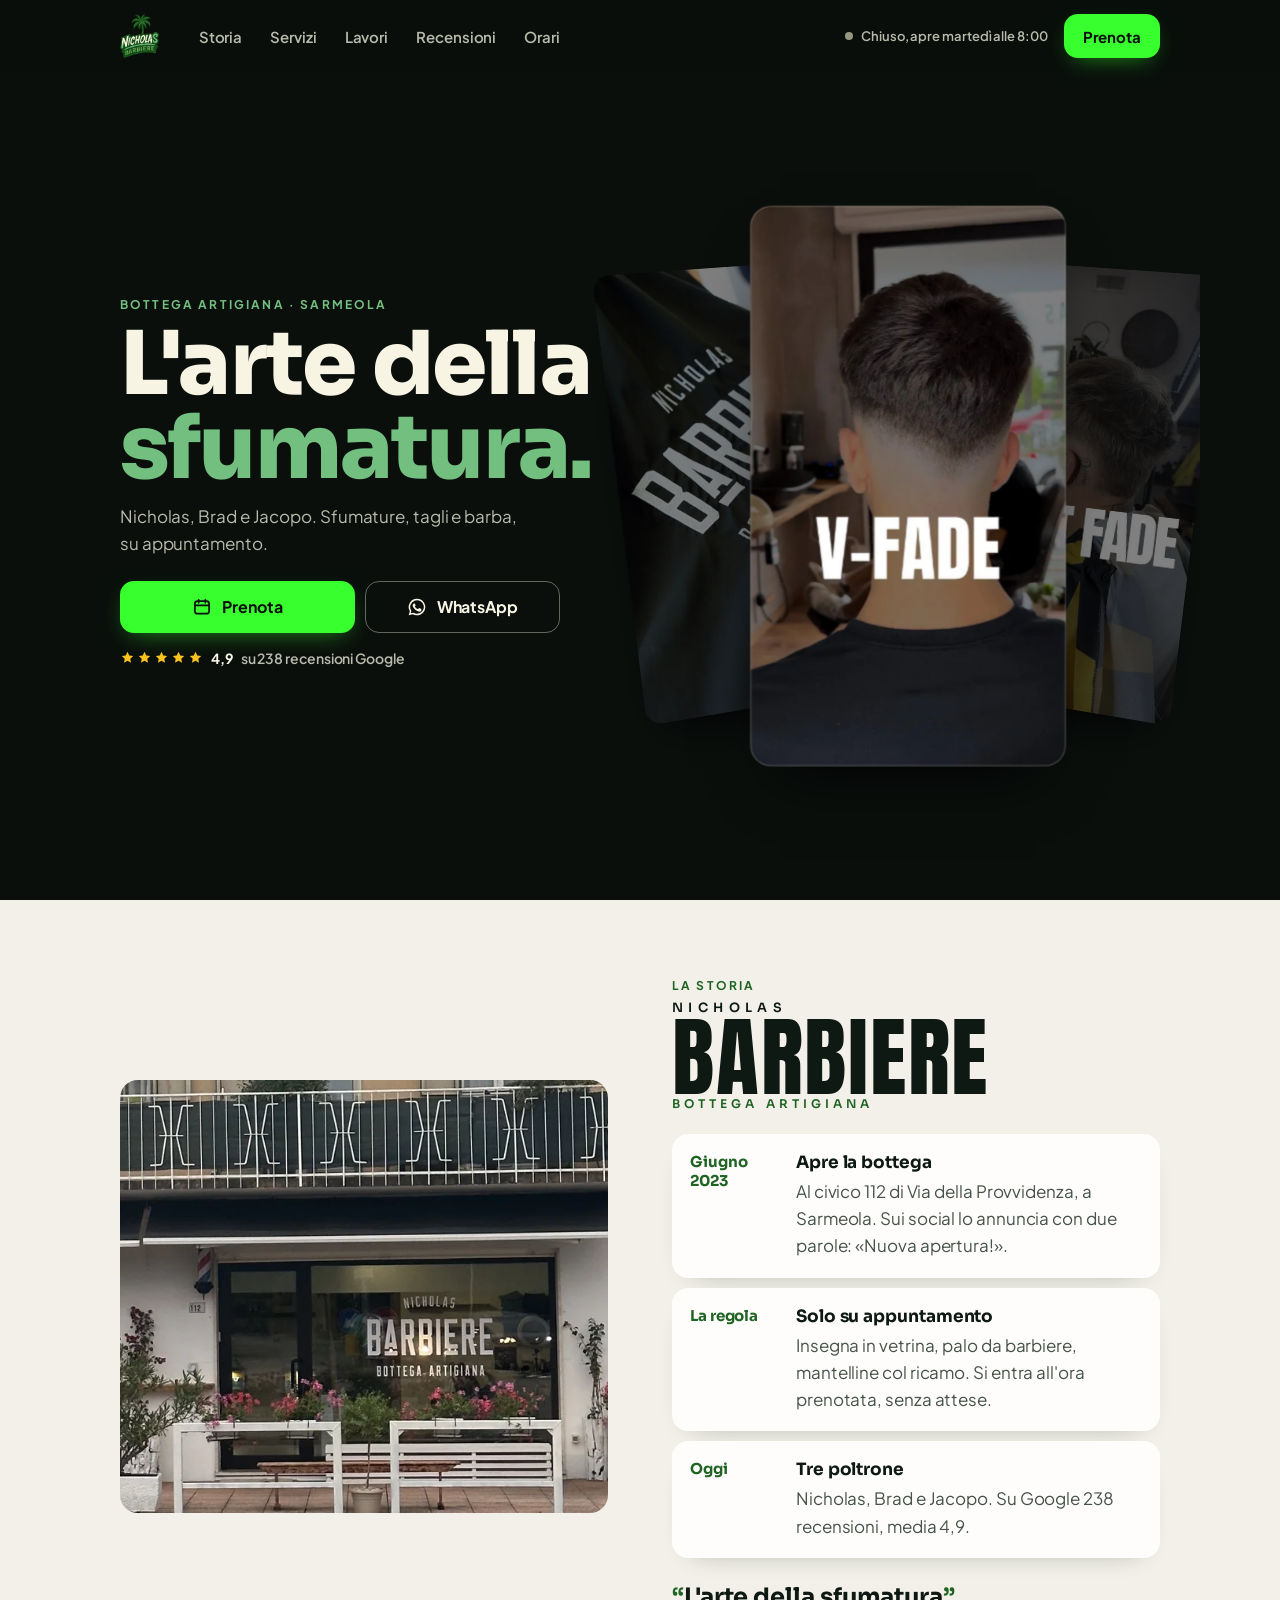
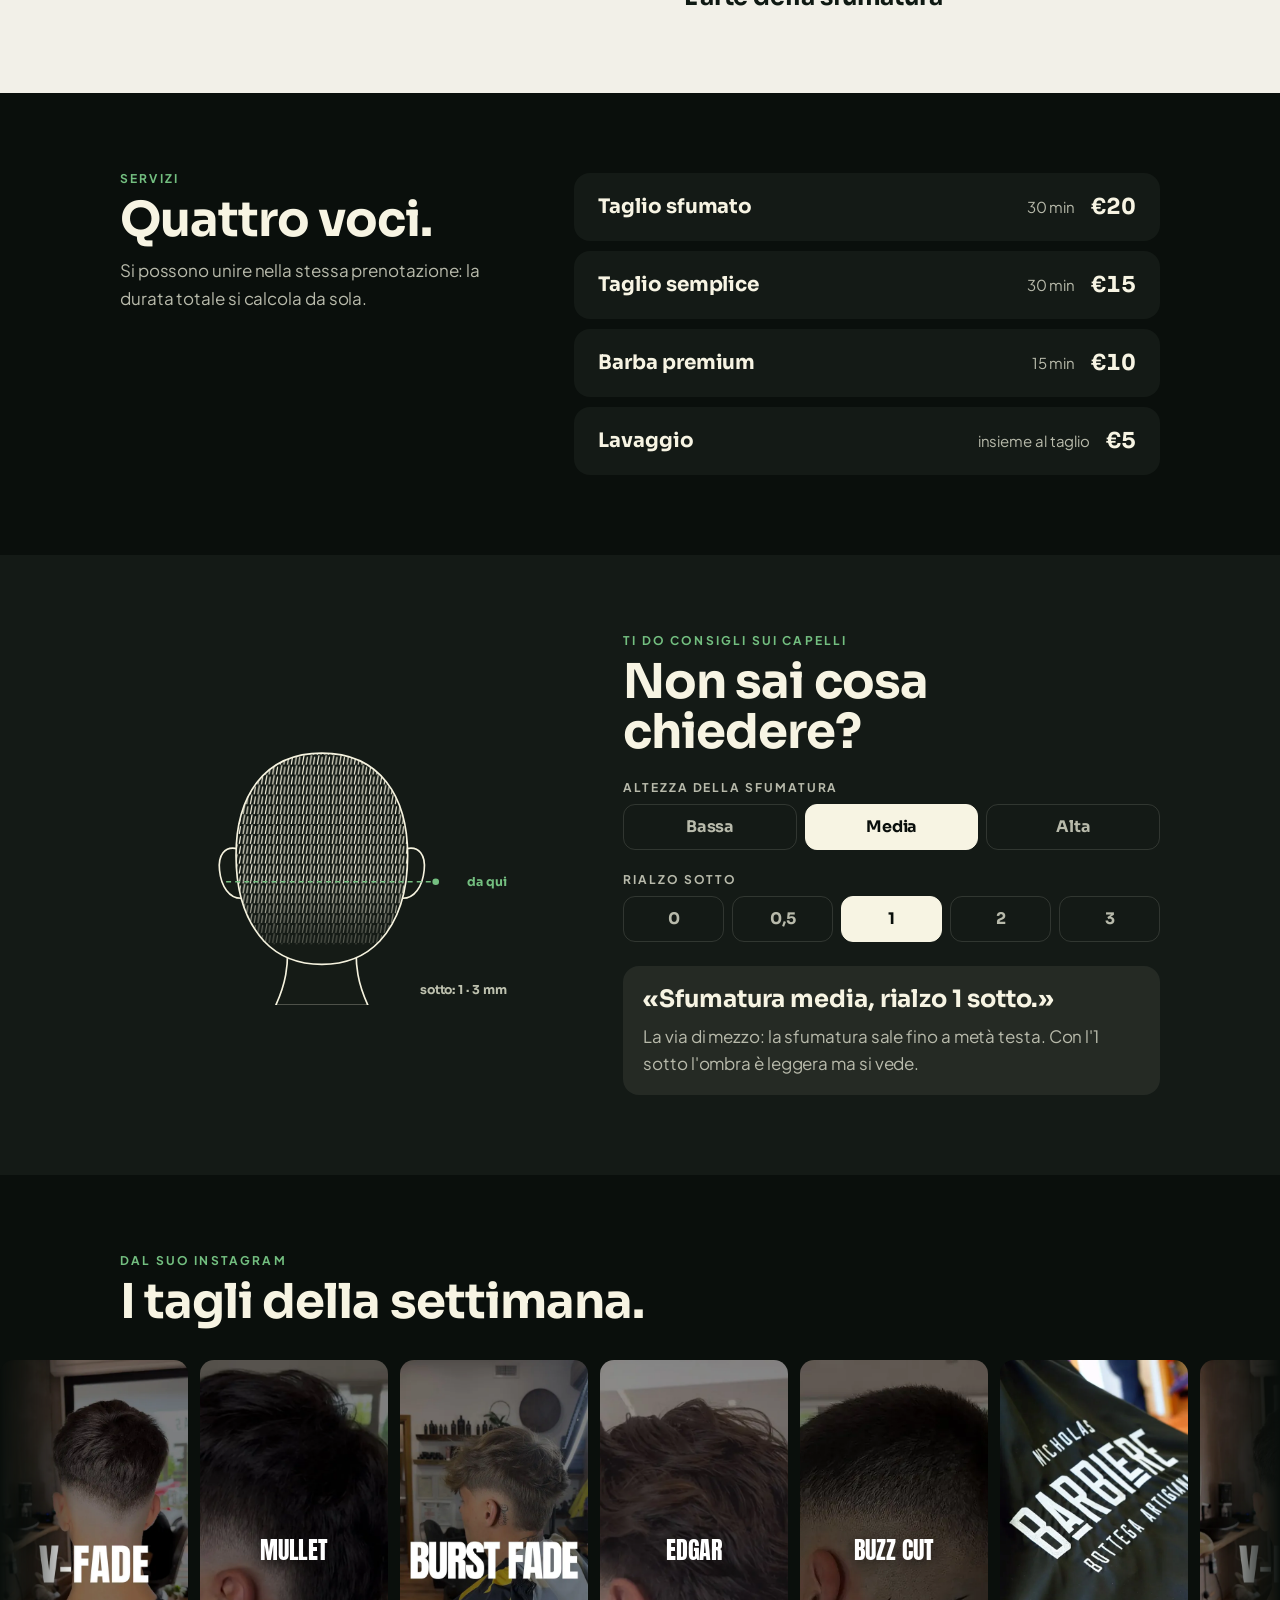
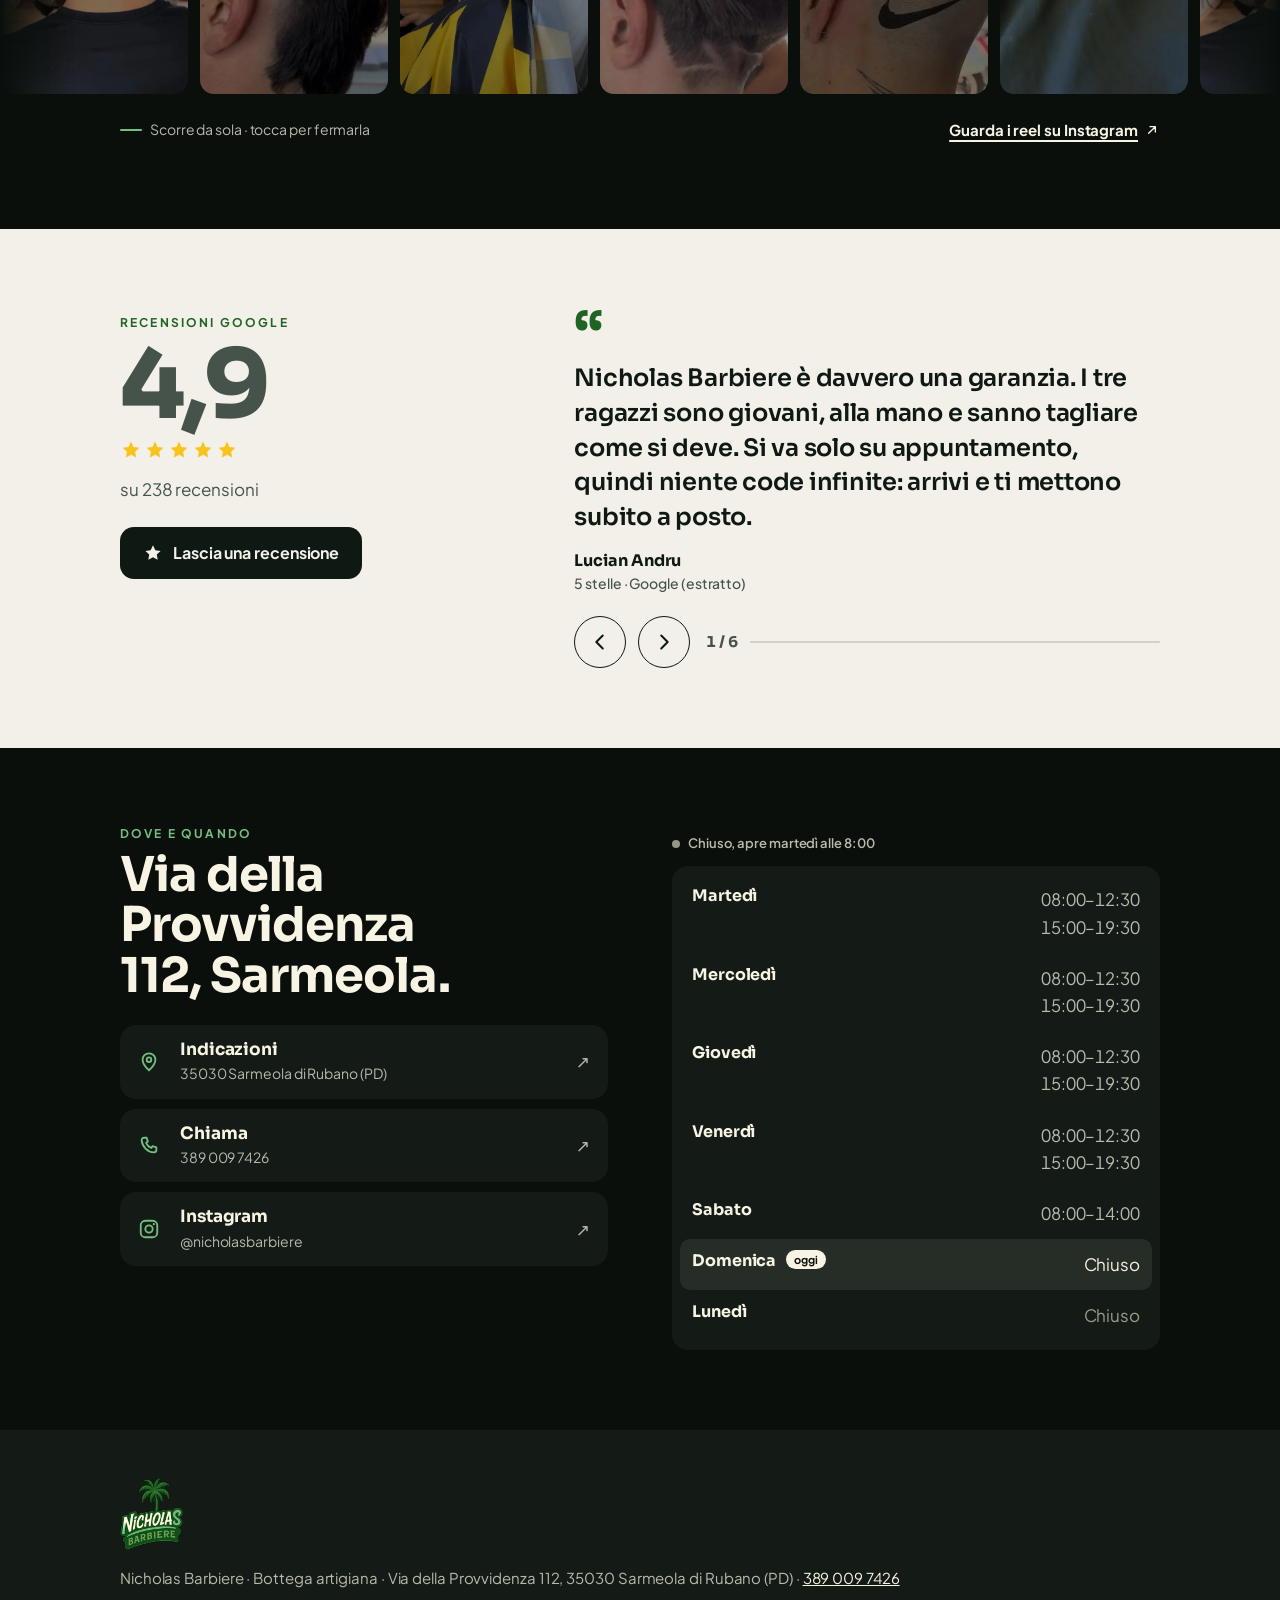
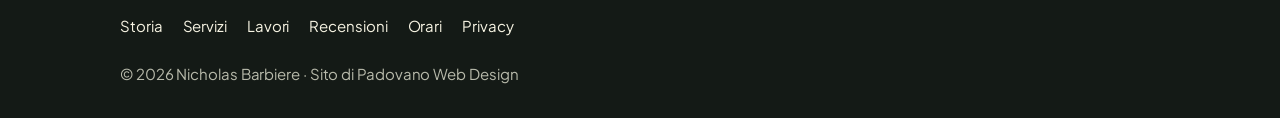
==== commit 4d73ab94: "Anteprima: stesura 3, piu ordinata Prenota diretto alla pagina di prenotazione, storia della bottega" ====
--- a/index.html
+++ b/index.html
@@ -4,21 +4,27 @@
 <meta charset="utf-8">
 <meta name="viewport" content="width=device-width, initial-scale=1, viewport-fit=cover">
 <title>Nicholas Barbiere · Barbiere e sfumature a Sarmeola di Rubano</title>
-<meta name="description" content="Barbiere a Sarmeola di Rubano, Padova ovest: sfumature, tagli e barba. Nicholas, Brad e Jacopo in Via della Provvidenza 112, su appuntamento. Prenota online o su WhatsApp.">
+<meta name="description" content="Barbiere a Sarmeola di Rubano, Padova ovest: sfumature, tagli e barba. Nicholas, Brad e Jacopo in Via della Provvidenza 112, su appuntamento. Prenota online.">
 <meta name="robots" content="noindex, nofollow">
-<meta name="theme-color" content="#080D09">
+<meta name="theme-color" content="#0B100C">
 <link rel="canonical" href="https://chripav09-del.github.io/NicholasBarbiere/">
 <meta property="og:type" content="website">
 <meta property="og:locale" content="it_IT">
 <meta property="og:title" content="Nicholas Barbiere · L'arte della sfumatura">
 <meta property="og:description" content="Bottega artigiana a Sarmeola di Rubano. Sfumature, tagli e barba, su appuntamento.">
-<meta property="og:image" content="https://chripav09-del.github.io/NicholasBarbiere/assets/site/reel-v-fade-540.webp">
-<link rel="icon" type="image/webp" href="assets/site/logo-nicholas-barbiere-220.webp">
+<meta property="og:image" content="https://chripav09-del.github.io/NicholasBarbiere/assets/site/og-nicholas-barbiere.jpg">
+<meta property="og:image:width" content="1200">
+<meta property="og:image:height" content="630">
+<meta property="og:image:alt" content="Logo Nicholas Barbiere e tre tagli dal suo Instagram">
+<meta name="twitter:card" content="summary_large_image">
+<link rel="icon" type="image/png" sizes="32x32" href="favicon-32.png">
+<link rel="icon" type="image/png" sizes="192x192" href="icon-192.png">
+<link rel="apple-touch-icon" href="apple-touch-icon.png">
 <link rel="preload" href="fonts/sora-latin-var.woff2" as="font" type="font/woff2" crossorigin>
 <link rel="preload" href="fonts/plus-jakarta-sans-latin-var.woff2" as="font" type="font/woff2" crossorigin>
 <script>document.documentElement.classList.add("js");setTimeout(function(){if(!window.NB_IN)document.documentElement.classList.add("safe")},1000);</script>
-<link rel="stylesheet" href="css/style.css?v=3">
-<script src="js/main.js?v=3" defer></script>
+<link rel="stylesheet" href="css/style.css?v=8">
+<script src="js/main.js?v=8" defer></script>
 <script type="application/ld+json">
 {
   "@context": "https://schema.org",
@@ -64,12 +70,13 @@
 <svg width="0" height="0" style="position:absolute" aria-hidden="true">
   <symbol id="i-wa" viewBox="0 0 24 24"><path fill="currentColor" d="M12 2a10 10 0 0 0-8.6 15.1L2 22l5-1.3A10 10 0 1 0 12 2Zm0 18.2a8.2 8.2 0 0 1-4.2-1.2l-.3-.2-3 .8.8-2.9-.2-.3A8.2 8.2 0 1 1 12 20.2Zm4.5-6.1c-.2-.1-1.5-.7-1.7-.8-.2-.1-.4-.1-.6.1l-.8 1c-.1.2-.3.2-.5.1a6.7 6.7 0 0 1-3.3-2.9c-.3-.4.3-.4.7-1.3.1-.2 0-.3 0-.4l-.8-1.8c-.2-.5-.4-.4-.6-.4h-.5a1 1 0 0 0-.7.3 3 3 0 0 0-.9 2.2 5.2 5.2 0 0 0 1.1 2.7 11.8 11.8 0 0 0 4.5 4c1.7.7 2.3.8 3.2.6.5-.1 1.5-.6 1.7-1.2.2-.6.2-1.1.2-1.2-.1-.1-.3-.2-.5-.3Z"/></symbol>
   <symbol id="i-star" viewBox="0 0 24 24"><path fill="currentColor" d="m12 2.8 2.8 5.8 6.3.9-4.6 4.4 1.1 6.3L12 17.2l-5.6 3 1.1-6.3L2.9 9.5l6.3-.9L12 2.8Z"/></symbol>
-  <symbol id="i-clock" viewBox="0 0 24 24"><circle cx="12" cy="12" r="9" fill="none" stroke="currentColor" stroke-width="2"/><path d="M12 7v5l3 2" fill="none" stroke="currentColor" stroke-width="2" stroke-linecap="round"/></symbol>
   <symbol id="i-cal" viewBox="0 0 24 24"><rect x="3.5" y="5" width="17" height="15" rx="3" fill="none" stroke="currentColor" stroke-width="2"/><path d="M8 3v4M16 3v4M3.5 10h17" stroke="currentColor" stroke-width="2" stroke-linecap="round"/></symbol>
-  <symbol id="i-search" viewBox="0 0 24 24"><circle cx="11" cy="11" r="6.5" fill="none" stroke="currentColor" stroke-width="2"/><path d="m16 16 4 4" stroke="currentColor" stroke-width="2" stroke-linecap="round"/></symbol>
-  <symbol id="i-ig" viewBox="0 0 24 24"><rect x="3" y="3" width="18" height="18" rx="5" fill="none" stroke="currentColor" stroke-width="1.8"/><circle cx="12" cy="12" r="4" fill="none" stroke="currentColor" stroke-width="1.8"/><circle cx="17.3" cy="6.7" r="1.1" fill="currentColor"/></symbol>
-  <symbol id="i-play" viewBox="0 0 24 24"><path fill="currentColor" d="M8 5.5v13l10.5-6.5L8 5.5Z"/></symbol>
-  <symbol id="i-check" viewBox="0 0 24 24"><path d="m5 12.5 4.5 4.5L19 7.5" fill="none" stroke="currentColor" stroke-width="2.4" stroke-linecap="round" stroke-linejoin="round"/></symbol>
+  <symbol id="i-pin" viewBox="0 0 24 24"><path d="M12 21s7-6.2 7-11.5A7 7 0 0 0 5 9.5C5 14.8 12 21 12 21Z" fill="none" stroke="currentColor" stroke-width="2"/><circle cx="12" cy="9.5" r="2.5" fill="none" stroke="currentColor" stroke-width="2"/></symbol>
+  <symbol id="i-phone" viewBox="0 0 24 24"><path d="M6.6 3h2.8l1.4 4.2-2 1.3a11 11 0 0 0 5.7 5.7l1.3-2 4.2 1.4v2.8A2.6 2.6 0 0 1 17.4 19 14.4 14.4 0 0 1 4 5.6 2.6 2.6 0 0 1 6.6 3Z" fill="none" stroke="currentColor" stroke-width="2" stroke-linejoin="round"/></symbol>
+  <symbol id="i-ig" viewBox="0 0 24 24"><rect x="3" y="3" width="18" height="18" rx="5" fill="none" stroke="currentColor" stroke-width="2"/><circle cx="12" cy="12" r="4" fill="none" stroke="currentColor" stroke-width="2"/><circle cx="17.3" cy="6.7" r="1.2" fill="currentColor"/></symbol>
+  <symbol id="i-prev" viewBox="0 0 24 24"><path d="M15 5 8 12l7 7" fill="none" stroke="currentColor" stroke-width="2.2" stroke-linecap="round" stroke-linejoin="round"/></symbol>
+  <symbol id="i-next" viewBox="0 0 24 24"><path d="m9 5 7 7-7 7" fill="none" stroke="currentColor" stroke-width="2.2" stroke-linecap="round" stroke-linejoin="round"/></symbol>
+  <symbol id="i-out" viewBox="0 0 24 24"><path d="M7 17 17 7M9 7h8v8" fill="none" stroke="currentColor" stroke-width="2" stroke-linecap="round" stroke-linejoin="round"/></symbol>
 </svg>
 
 <a class="skip" href="#main">Vai al contenuto</a>
@@ -79,143 +86,76 @@
     <a class="brand" href="#top" aria-label="Nicholas Barbiere, torna all'inizio">
       <img src="assets/site/logo-nicholas-barbiere-220.webp" width="220" height="250" alt="Logo Nicholas Barbiere: palma e scritta verde">
     </a>
+    <nav class="nav" aria-label="Sezioni">
+      <a href="#storia">Storia</a><a href="#servizi">Servizi</a><a href="#lavori">Lavori</a><a href="#recensioni">Recensioni</a><a href="#dove">Orari</a>
+    </nav>
     <p class="status" data-status aria-live="polite"><span class="dot" aria-hidden="true"></span><span data-status-text>Mar–sab</span></p>
-    <button class="btn btn-neon" type="button" data-sheet aria-haspopup="dialog">Prenota</button>
+    <a class="btn btn-book" href="https://rispondi.up.railway.app/s/Nicholas_barbiere" target="_blank" rel="noopener">Prenota</a>
   </div>
 </header>
 
 <main id="main">
   <section class="hero" id="top" aria-labelledby="hero-t">
     <div class="stage" aria-label="Tre reel dal suo Instagram: tocca quelli ai lati per portarli davanti">
-      <div class="fan">
-        <figure class="reel" data-pos="l" data-i="0"><img src="assets/site/reel-mantellina-540.webp" width="540" height="960" alt="Mantellina nera con il ricamo Nicholas Barbiere, bottega artigiana"><span class="reel-tag"><svg aria-hidden="true"><use href="#i-play"/></svg>Bottega</span></figure>
-        <figure class="reel" data-pos="c" data-i="1"><img src="assets/site/reel-v-fade-540.webp" width="540" height="960" alt="Reel V-fade: nuca con sfumatura a V" fetchpriority="high"><span class="reel-tag"><svg aria-hidden="true"><use href="#i-play"/></svg>@nicholasbarbiere</span></figure>
-        <figure class="reel" data-pos="r" data-i="2"><img src="assets/site/reel-burst-fade-540.webp" width="540" height="960" alt="Reel Burst fade: sfumatura a semicerchio attorno all'orecchio"><span class="reel-tag"><svg aria-hidden="true"><use href="#i-play"/></svg>Reel</span></figure>
+      <div class="fan intro">
+        <figure class="reel" data-pos="l"><img src="assets/site/reel-mantellina-540.webp" width="540" height="960" alt="Mantellina nera con il ricamo Nicholas Barbiere, bottega artigiana"></figure>
+        <figure class="reel" data-pos="c"><img src="assets/site/reel-v-fade-540.webp" width="540" height="960" alt="Reel V-fade: nuca con sfumatura a V" fetchpriority="high"></figure>
+        <figure class="reel" data-pos="r"><img src="assets/site/reel-burst-fade-540.webp" width="540" height="960" alt="Reel Burst fade: sfumatura a semicerchio attorno all'orecchio"></figure>
       </div>
     </div>
     <div class="hero-text wrap">
       <p class="kicker">Bottega artigiana · Sarmeola</p>
-      <h1 id="hero-t">L'arte della <em>sfumatura.</em></h1>
-      <p class="lede">Nicholas, Brad e Jacopo. Sfumature, tagli e barba su appuntamento, a due passi da Padova.</p>
+      <h1 id="hero-t">L'arte della <span>sfumatura.</span></h1>
+      <p class="lede">Nicholas, Brad e Jacopo. Sfumature, tagli e barba, su appuntamento.</p>
       <div class="hero-cta">
-        <button class="btn btn-neon" type="button" data-sheet aria-haspopup="dialog"><svg aria-hidden="true"><use href="#i-cal"/></svg>Prenota</button>
-        <a class="btn btn-wa" href="https://wa.me/393890097426?text=Ciao%20Nicholas%2C%20vorrei%20prenotare%20un%20taglio." target="_blank" rel="noopener"><svg aria-hidden="true"><use href="#i-wa"/></svg>WhatsApp</a>
-      </div>
-      <p class="proof"><span class="stars" aria-hidden="true"><svg><use href="#i-star"/></svg><svg><use href="#i-star"/></svg><svg><use href="#i-star"/></svg><svg><use href="#i-star"/></svg><svg><use href="#i-star"/></svg></span><b>4,9</b> su 238 recensioni Google</p>
-    </div>
-  </section>
-
-  <div class="wrap">
-    <ul class="facts glass" role="list" data-in>
-      <li class="fact"><b>4,9<i>★</i></b><span>238 recensioni<br>su Google</span></li>
-      <li class="fact"><b>3</b><span>barbieri<br>in bottega</span></li>
-      <li class="fact"><b>30<i>′</i></b><span>un taglio<br>sfumato</span></li>
-      <li class="fact"><b>0</b><span>code: solo su<br>appuntamento</span></li>
-    </ul>
-  </div>
-
-  <section class="sec" id="prenota" aria-labelledby="prenota-t">
+        <a class="btn btn-book" href="https://rispondi.up.railway.app/s/Nicholas_barbiere" target="_blank" rel="noopener"><svg aria-hidden="true"><use href="#i-cal"/></svg>Prenota</a>
+        <a class="btn btn-line" href="https://wa.me/393890097426?text=Ciao%20Nicholas%2C%20vorrei%20prenotare%20un%20taglio." target="_blank" rel="noopener"><svg aria-hidden="true"><use href="#i-wa"/></svg>WhatsApp</a>
+      </div>
+      <a class="proof" href="#recensioni"><span class="stars" aria-hidden="true"><svg><use href="#i-star"/></svg><svg><use href="#i-star"/></svg><svg><use href="#i-star"/></svg><svg><use href="#i-star"/></svg><svg><use href="#i-star"/></svg></span><b>4,9</b> su 238 recensioni Google</a>
+    </div>
+  </section>
+
+  <section class="sec paper" id="storia" aria-labelledby="storia-t">
+    <div class="wrap story">
+      <figure class="story-photo" data-in><img src="assets/site/bottega-vetrina-620.webp" width="620" height="550" loading="lazy" alt="La vetrina in Via della Provvidenza 112 con l'insegna Nicholas Barbiere, bottega artigiana, e il palo da barbiere"></figure>
+      <div data-in>
+        <p class="eyebrow">La storia</p>
+        <h2 id="storia-t" class="sign"><small>Nicholas</small><strong>Barbiere</strong><span>Bottega artigiana</span></h2>
+        <ol class="timeline">
+          <li data-in><b>Giugno 2023</b><p><strong>Apre la bottega</strong>Al civico 112 di Via della Provvidenza, a Sarmeola. Sui social lo annuncia con due parole: «Nuova apertura!».</p></li>
+          <li data-in><b>La regola</b><p><strong>Solo su appuntamento</strong>Insegna in vetrina, palo da barbiere, mantelline col ricamo. Si entra all'ora prenotata, senza attese.</p></li>
+          <li data-in><b>Oggi</b><p><strong>Tre poltrone</strong>Nicholas, Brad e Jacopo. Su Google 238 recensioni, media 4,9.</p></li>
+        </ol>
+        <p class="motto">L'arte della sfumatura</p>
+      </div>
+    </div>
+  </section>
+
+  <section class="sec" id="servizi" aria-labelledby="servizi-t">
+    <div class="wrap menu-wrap">
+      <div class="head" data-in>
+        <p class="eyebrow">Servizi</p>
+        <h2 id="servizi-t">Quattro voci.</h2>
+        <p class="sub">Si possono unire nella stessa prenotazione: la durata totale si calcola da sola.</p>
+      </div>
+      <ul class="menu" role="list">
+        <li class="svc" data-in><span class="svc-name">Taglio sfumato</span><span class="svc-dur">30 min</span><span class="svc-price">€20</span></li>
+        <li class="svc" data-in><span class="svc-name">Taglio semplice</span><span class="svc-dur">30 min</span><span class="svc-price">€15</span></li>
+        <li class="svc" data-in><span class="svc-name">Barba premium</span><span class="svc-dur">15 min</span><span class="svc-price">€10</span></li>
+        <li class="svc" data-in><span class="svc-name">Lavaggio</span><span class="svc-dur">insieme al taglio</span><span class="svc-price">€5</span></li>
+      </ul>
+    </div>
+  </section>
+
+  <section class="sec sec-2" id="consiglio" aria-labelledby="consiglio-t">
     <div class="wrap">
-      <div class="glass book" data-in>
-        <div class="book-grid">
-          <div>
-            <h2 class="book-title" id="prenota-t">Prenota il tuo appuntamento</h2>
-            <p class="book-sub">L'arte della sfumatura</p>
-            <div class="book-actions">
-              <a class="btn btn-neon btn-block" href="https://rispondi.up.railway.app/s/Nicholas_barbiere" target="_blank" rel="noopener"><svg aria-hidden="true"><use href="#i-cal"/></svg>Prenota appuntamento</a>
-              <a class="btn btn-ghost btn-block" href="https://rispondi.up.railway.app/s/Nicholas_barbiere" target="_blank" rel="noopener"><svg aria-hidden="true"><use href="#i-search"/></svg>Gestisci i tuoi appuntamenti</a>
-              <a class="btn btn-wa btn-block" href="https://wa.me/393890097426?text=Ciao%20Nicholas%2C%20vorrei%20prenotare%20un%20taglio." target="_blank" rel="noopener"><svg aria-hidden="true"><use href="#i-wa"/></svg>Prenota su WhatsApp</a>
-            </div>
-          </div>
-          <div>
-            <p class="picks-label">Con chi ti siedi</p>
-            <ul class="picks" role="list">
-              <li><a class="pick" href="https://rispondi.up.railway.app/s/Nicholas_barbiere" target="_blank" rel="noopener"><span class="pick-i" aria-hidden="true">N</span><span><strong>Nicholas</strong><small>Prenota e scegli «Nicholas»</small></span><span class="pick-go" aria-hidden="true">→</span></a></li>
-              <li><a class="pick" href="https://rispondi.up.railway.app/s/Nicholas_barbiere" target="_blank" rel="noopener"><span class="pick-i" aria-hidden="true">B</span><span><strong>Brad</strong><small>Prenota e scegli «Brad»</small></span><span class="pick-go" aria-hidden="true">→</span></a></li>
-              <li><a class="pick" href="https://rispondi.up.railway.app/s/Nicholas_barbiere" target="_blank" rel="noopener"><span class="pick-i" aria-hidden="true">J</span><span><strong>Jacopo</strong><small>Prenota e scegli «Jacopo»</small></span><span class="pick-go" aria-hidden="true">→</span></a></li>
-              <li><a class="pick pick-any" href="https://rispondi.up.railway.app/s/Nicholas_barbiere" target="_blank" rel="noopener"><span class="pick-i" aria-hidden="true">?</span><span><strong>Chiunque</strong><small>Il primo barbiere libero</small></span><span class="pick-go" aria-hidden="true">→</span></a></li>
-            </ul>
-          </div>
-        </div>
-      </div>
-    </div>
-  </section>
-
-  <section class="sec" id="come" aria-labelledby="come-t" style="padding-top:0">
-    <div class="wrap howto">
-      <div>
-        <div class="sec-head" data-in>
-          <p class="eyebrow">Tre passi, due minuti</p>
-          <h2 id="come-t">Si prenota dal telefono.</h2>
-          <p class="sub">La pagina è quella del negozio: scegli, conferma, fatto. Per spostare o annullare c'è «Gestisci i tuoi appuntamenti».</p>
-        </div>
-        <div class="steps" role="tablist" aria-label="Passi della prenotazione" data-in>
-          <button class="step is-on" type="button" role="tab" aria-selected="true" data-step="0"><b>1</b><span><strong>Servizio</strong><span>Anche più di uno: il totale si calcola da solo.</span></span></button>
-          <button class="step" type="button" role="tab" aria-selected="false" data-step="1"><b>2</b><span><strong>Barbiere</strong><span>Nicholas, Brad, Jacopo o chiunque sia libero.</span></span></button>
-          <button class="step" type="button" role="tab" aria-selected="false" data-step="2"><b>3</b><span><strong>Giorno e ora</strong><span>Dal martedì al sabato, negli orari liberi.</span></span></button>
-        </div>
-      </div>
-      <div class="phone" data-in aria-hidden="true">
-        <div class="phone-island"></div>
-        <div class="phone-screen">
-          <div class="ph-head">
-            <img src="assets/site/logo-nicholas-barbiere-220.webp" width="220" height="250" alt="">
-            <strong>Nicholas Barbiere</strong>
-            <small>L'arte della sfumatura</small>
-          </div>
-          <div class="ph-card">
-            <div class="ph-bar"><i data-ph-bar></i></div>
-            <p class="ph-step" data-ph-step>Passo 1 · Servizio</p>
-            <div class="ph-panes">
-              <div class="ph-track" data-ph-track>
-                <div class="ph-pane">
-                  <h4>Scegli un servizio</h4>
-                  <div class="ph-row"><b>Taglio semplice</b><span>30 min <em>€15</em></span></div>
-                  <div class="ph-row sel"><b>Taglio sfumato</b><span>30 min <em>€20</em></span></div>
-                  <div class="ph-row"><b>Barba premium</b><span>15 min <em>€10</em></span></div>
-                  <div class="ph-row"><b>Lavaggio</b><span><em>€5</em></span></div>
-                  <div class="ph-btn">Continua</div>
-                </div>
-                <div class="ph-pane">
-                  <h4>Scegli un operatore</h4>
-                  <div class="ph-row sel"><b>Nicholas</b></div>
-                  <div class="ph-row"><b>Brad</b></div>
-                  <div class="ph-row"><b>Jacopo</b></div>
-                  <div class="ph-row"><b>Chiunque</b></div>
-                  <div class="ph-btn">Continua</div>
-                </div>
-                <div class="ph-pane">
-                  <h4>Scegli un giorno</h4>
-                  <div class="ph-cal">
-                    <span>L</span><span>M</span><span>M</span><span>G</span><span>V</span><span>S</span><span>D</span>
-                    <span class="x">1</span><span class="ok">2</span><span class="ok">3</span><span class="ok">4</span><span class="ok">5</span><span class="ok">6</span><span class="x">7</span>
-                    <span class="x">8</span><span class="ok">9</span><span class="ok">10</span><span class="sel">11</span><span class="ok">12</span><span class="ok">13</span><span class="x">14</span>
-                    <span class="x">15</span><span class="ok">16</span><span class="ok">17</span><span class="ok">18</span><span class="ok">19</span><span class="ok">20</span><span class="x">21</span>
-                  </div>
-                  <div class="ph-btn">Scegli l'ora</div>
-                </div>
-              </div>
-            </div>
-          </div>
-        </div>
-      </div>
-    </div>
-  </section>
-
-  <section class="sec" id="consiglio" aria-labelledby="consiglio-t" style="padding-top:0">
-    <div class="wrap">
-      <div class="sec-head" data-in>
-        <p class="eyebrow">Ti do consigli sui capelli</p>
-        <h2 id="consiglio-t">Non sai cosa chiedere?</h2>
-        <p class="sub">Scegli quanto in alto parte la sfumatura e quanto corta la vuoi sotto: la nuca cambia e sotto trovi la frase da dire in poltrona.</p>
-      </div>
-      <div class="glass advisor" id="consigliere" role="group" aria-label="Consigliere di sfumatura" data-in>
-        <figure class="advisor-fig">
+      <div class="advisor" id="consigliere" role="group" aria-label="Consigliere di sfumatura">
+        <figure class="advisor-fig" data-in>
           <svg viewBox="-24 0 412 340" role="img" aria-labelledby="fig-t">
             <title id="fig-t">Nuca vista da dietro: la zona sfumata cambia con l'altezza e il rialzo scelti</title>
             <defs>
               <pattern id="hair" width="9" height="12" patternUnits="userSpaceOnUse">
-                <path d="M1.5 11.5 3.4 1M6 11.5 7.4 3" stroke="#FDFADC" stroke-width="1.4" stroke-linecap="round"/>
+                <path d="M1.5 11.5 3.4 1M6 11.5 7.4 3" stroke="#F6F3DF" stroke-width="1.4" stroke-linecap="round"/>
               </pattern>
               <linearGradient id="fg" x1="0" y1="0" x2="0" y2="1">
                 <stop offset="0" stop-color="#fff" stop-opacity="1"/>
@@ -230,23 +170,27 @@
                 <rect id="fm-low" x="0" y="254" width="320" height="12" fill="#fff" fill-opacity=".3"/>
               </mask>
             </defs>
-            <path d="M118 262c2 30-2 52-14 78h112c-12-26-16-48-14-78" fill="#0E1710" stroke="#FDFADC" stroke-width="2" stroke-linejoin="round"/>
-            <path d="M58 150c-16-4-24 8-22 26 2 20 12 34 26 34" fill="#0E1710" stroke="#FDFADC" stroke-width="2" stroke-linecap="round"/>
-            <path d="M262 150c16-4 24 8 22 26-2 20-12 34-26 34" fill="#0E1710" stroke="#FDFADC" stroke-width="2" stroke-linecap="round"/>
-            <path d="M160 34c70 0 104 52 104 124 0 46-12 80-34 104-17 18-38 28-70 28s-53-10-70-28c-22-24-34-58-34-104 0-72 34-124 104-124Z" fill="#0E1710"/>
+            <path d="M118 262c2 30-2 52-14 78h112c-12-26-16-48-14-78" fill="#151B16" stroke="#F6F3DF" stroke-width="2" stroke-linejoin="round"/>
+            <path d="M58 150c-16-4-24 8-22 26 2 20 12 34 26 34" fill="#151B16" stroke="#F6F3DF" stroke-width="2" stroke-linecap="round"/>
+            <path d="M262 150c16-4 24 8 22 26-2 20-12 34-26 34" fill="#151B16" stroke="#F6F3DF" stroke-width="2" stroke-linecap="round"/>
+            <path d="M160 34c70 0 104 52 104 124 0 46-12 80-34 104-17 18-38 28-70 28s-53-10-70-28c-22-24-34-58-34-104 0-72 34-124 104-124Z" fill="#151B16"/>
             <g clip-path="url(#head-clip)">
               <rect x="40" y="20" width="240" height="246" fill="url(#hair)" mask="url(#fade-mask)"/>
             </g>
-            <path d="M160 34c70 0 104 52 104 124 0 46-12 80-34 104-17 18-38 28-70 28s-53-10-70-28c-22-24-34-58-34-104 0-72 34-124 104-124Z" fill="none" stroke="#FDFADC" stroke-width="2"/>
+            <path d="M160 34c70 0 104 52 104 124 0 46-12 80-34 104-17 18-38 28-70 28s-53-10-70-28c-22-24-34-58-34-104 0-72 34-124 104-124Z" fill="none" stroke="#F6F3DF" stroke-width="2"/>
             <g id="fade-line" transform="translate(0 190)">
-              <line x1="44" x2="296" y1="0" y2="0" stroke="#36FF2C" stroke-width="2" stroke-dasharray="6 5"/>
-              <circle cx="298" cy="0" r="4" fill="#36FF2C"/>
-              <text x="384" y="5" text-anchor="end" fill="#36FF2C" font-family="Sora, sans-serif" font-weight="700" font-size="15">da qui</text>
+              <line x1="44" x2="296" y1="0" y2="0" stroke="#74BF80" stroke-width="2" stroke-dasharray="6 5"/>
+              <circle cx="298" cy="0" r="4" fill="#74BF80"/>
+              <text x="384" y="5" text-anchor="end" fill="#74BF80" font-family="Sora, sans-serif" font-weight="700" font-size="15">da qui</text>
             </g>
-            <text id="fig-mm" x="384" y="326" text-anchor="end" fill="#74BF80" font-family="Sora, sans-serif" font-weight="700" font-size="15">sotto: 1 · 3 mm</text>
+            <text id="fig-mm" x="384" y="326" text-anchor="end" fill="#BDC0AE" font-family="Sora, sans-serif" font-weight="700" font-size="15">sotto: 1 · 3 mm</text>
           </svg>
         </figure>
-        <div class="advisor-controls">
+        <div class="advisor-controls" data-in>
+          <div>
+            <p class="eyebrow">Ti do consigli sui capelli</p>
+            <h2 id="consiglio-t">Non sai cosa chiedere?</h2>
+          </div>
           <fieldset class="choice">
             <legend>Altezza della sfumatura</legend>
             <div class="pills">
@@ -267,157 +211,91 @@
           </fieldset>
           <div class="advice" aria-live="polite">
             <p class="advice-say" data-say>«Sfumatura media, rialzo 1 sotto.»</p>
-            <p class="advice-tip" data-tip>La via di mezzo: la sfumatura sale fino a metà testa. Pulita, si vede senza essere drastica. Con l'1 sotto l'ombra è leggera ma si vede.</p>
-            <p class="advice-service">Si prenota come <span class="chip">Taglio sfumato</span><span class="chip"><svg aria-hidden="true"><use href="#i-clock"/></svg>30 min</span></p>
-            <div class="advice-cta">
-              <a class="btn btn-neon" href="https://rispondi.up.railway.app/s/Nicholas_barbiere" target="_blank" rel="noopener">Prenota</a>
-              <a class="btn btn-wa" data-wa href="https://wa.me/393890097426" target="_blank" rel="noopener"><svg aria-hidden="true"><use href="#i-wa"/></svg>Chiedi</a>
-            </div>
+            <p class="advice-tip" data-tip>La via di mezzo: la sfumatura sale fino a metà testa. Con l'1 sotto l'ombra è leggera ma si vede.</p>
           </div>
         </div>
       </div>
     </div>
   </section>
 
-  <section class="sec" id="listino" aria-labelledby="listino-t" style="padding-top:0">
-    <div class="wrap">
-      <div class="glass menu" data-in>
-        <h2 class="menu-title" id="listino-t">Servizi principali</h2>
-        <ul role="list">
-          <li class="svc">
-            <span class="svc-ico" aria-hidden="true"><svg viewBox="0 0 32 32"><rect x="9" y="4" width="14" height="19" rx="4" fill="none" stroke="currentColor" stroke-width="2"/><path d="M9 9h14M12 23v4M16 23v5M20 23v4" stroke="currentColor" stroke-width="2" stroke-linecap="round"/><circle cx="16" cy="15.5" r="2" fill="currentColor"/></svg></span>
-            <span><span class="svc-name">Taglio sfumato</span><span class="svc-meta"><span class="chip"><svg aria-hidden="true"><use href="#i-clock"/></svg>30 min</span></span></span>
-            <span class="svc-price">€20</span>
-          </li>
-          <li class="svc">
-            <span class="svc-ico" aria-hidden="true"><svg viewBox="0 0 32 32"><circle cx="9" cy="23" r="4" fill="none" stroke="currentColor" stroke-width="2"/><circle cx="23" cy="23" r="4" fill="none" stroke="currentColor" stroke-width="2"/><path d="M11.8 20.2 24 4M20.2 20.2 8 4" stroke="currentColor" stroke-width="2" stroke-linecap="round"/></svg></span>
-            <span><span class="svc-name">Taglio semplice</span><span class="svc-meta"><span class="chip"><svg aria-hidden="true"><use href="#i-clock"/></svg>30 min</span></span></span>
-            <span class="svc-price">€15</span>
-          </li>
-          <li class="svc">
-            <span class="svc-ico" aria-hidden="true"><svg viewBox="0 0 32 32"><path d="M4 12c6-1 14-1 20 1l4 1-1 4c-6 1-14 0-20-2l-3-1Z" fill="none" stroke="currentColor" stroke-width="2" stroke-linejoin="round"/><path d="M6 17c-1 4 0 8 3 11" stroke="currentColor" stroke-width="2" stroke-linecap="round"/></svg></span>
-            <span><span class="svc-name">Barba premium</span><span class="svc-meta"><span class="chip"><svg aria-hidden="true"><use href="#i-clock"/></svg>15 min</span></span></span>
-            <span class="svc-price">€10</span>
-          </li>
-          <li class="svc">
-            <span class="svc-ico" aria-hidden="true"><svg viewBox="0 0 32 32"><path d="M16 4c5 7 8 11.5 8 16a8 8 0 0 1-16 0c0-4.5 3-9 8-16Z" fill="none" stroke="currentColor" stroke-width="2" stroke-linejoin="round"/><path d="M12 21a4 4 0 0 0 4 4" stroke="currentColor" stroke-width="2" stroke-linecap="round"/></svg></span>
-            <span><span class="svc-name">Lavaggio</span><span class="svc-meta"><span class="chip">da unire al taglio</span></span></span>
-            <span class="svc-price">€5</span>
-          </li>
+  <section class="sec" id="lavori" aria-labelledby="lavori-t">
+    <div class="wrap head" data-in>
+      <p class="eyebrow">Dal suo Instagram</p>
+      <h2 id="lavori-t">I tagli della settimana.</h2>
+    </div>
+    <div class="strip" data-strip>
+      <div class="strip-track">
+        <figure class="clip"><img src="assets/site/reel-v-fade-540.webp" width="540" height="960" loading="lazy" alt="V-fade: sfumatura a V sulla nuca"></figure>
+        <figure class="clip"><img src="assets/site/lavoro-mullet-680.webp" width="680" height="850" loading="lazy" alt="Mullet: lati sfumati e nuca lunga"><figcaption>Mullet</figcaption></figure>
+        <figure class="clip"><img src="assets/site/reel-burst-fade-540.webp" width="540" height="960" loading="lazy" alt="Burst fade: sfumatura a semicerchio attorno all'orecchio"></figure>
+        <figure class="clip"><img src="assets/site/lavoro-edgar-680.webp" width="680" height="850" loading="lazy" alt="Edgar: sopra mosso e sfumatura bassa con righe rasate"><figcaption>Edgar</figcaption></figure>
+        <figure class="clip"><img src="assets/site/lavoro-buzz-cut-500.webp" width="500" height="625" loading="lazy" alt="Buzz cut con sfumatura e disegno rasato sopra l'orecchio"><figcaption>Buzz cut</figcaption></figure>
+        <figure class="clip"><img src="assets/site/reel-mantellina-540.webp" width="540" height="960" loading="lazy" alt="Mantellina col ricamo Nicholas Barbiere"></figure>
+        <!-- copia per il giro continuo -->
+        <figure class="clip" aria-hidden="true"><img src="assets/site/reel-v-fade-540.webp" width="540" height="960" loading="lazy" alt=""></figure>
+        <figure class="clip" aria-hidden="true"><img src="assets/site/lavoro-mullet-680.webp" width="680" height="850" loading="lazy" alt=""><figcaption>Mullet</figcaption></figure>
+        <figure class="clip" aria-hidden="true"><img src="assets/site/reel-burst-fade-540.webp" width="540" height="960" loading="lazy" alt=""></figure>
+        <figure class="clip" aria-hidden="true"><img src="assets/site/lavoro-edgar-680.webp" width="680" height="850" loading="lazy" alt=""><figcaption>Edgar</figcaption></figure>
+        <figure class="clip" aria-hidden="true"><img src="assets/site/lavoro-buzz-cut-500.webp" width="500" height="625" loading="lazy" alt=""><figcaption>Buzz cut</figcaption></figure>
+        <figure class="clip" aria-hidden="true"><img src="assets/site/reel-mantellina-540.webp" width="540" height="960" loading="lazy" alt=""></figure>
+      </div>
+    </div>
+    <div class="wrap strip-foot">
+      <p class="strip-hint"><i aria-hidden="true"></i>Scorre da sola · tocca per fermarla</p>
+      <a class="link" href="https://www.instagram.com/nicholasbarbiere/" target="_blank" rel="noopener">Guarda i reel su Instagram <svg width="16" height="16" aria-hidden="true"><use href="#i-out"/></svg></a>
+    </div>
+  </section>
+
+  <section class="sec paper" id="recensioni" aria-labelledby="recensioni-t">
+    <div class="wrap rev">
+      <div class="score" data-in>
+        <p class="eyebrow">Recensioni Google</p>
+        <h2 id="recensioni-t" class="visually-hidden">Recensioni</h2>
+        <p class="score-n" style="margin-top:16px">4,9</p>
+        <span class="stars" role="img" aria-label="4,9 stelle su 5"><svg aria-hidden="true"><use href="#i-star"/></svg><svg aria-hidden="true"><use href="#i-star"/></svg><svg aria-hidden="true"><use href="#i-star"/></svg><svg aria-hidden="true"><use href="#i-star"/></svg><svg aria-hidden="true"><use href="#i-star"/></svg></span>
+        <p>su 238 recensioni</p>
+        <a class="btn btn-ink" href="https://www.google.com/maps/place/Nicholas+Barbiere/@45.4205008,11.8159231,17z/data=!4m8!3m7!1s0x477ed9128d4d58b7:0x5f44ae5808e25d40!8m2!3d45.4205008!4d11.8159231!9m1!1b1!16s%2Fg%2F11kq89qxtj" target="_blank" rel="noopener"><svg aria-hidden="true"><use href="#i-star"/></svg>Lascia una recensione</a>
+      </div>
+      <div class="quote" data-quotes data-in>
+        <div class="quote-track">
+          <figure class="q is-on"><blockquote><p>Nicholas Barbiere è davvero una garanzia. I tre ragazzi sono giovani, alla mano e sanno tagliare come si deve. Si va solo su appuntamento, quindi niente code infinite: arrivi e ti mettono subito a posto.</p></blockquote><figcaption>Lucian Andru<span>5 stelle · Google (estratto)</span></figcaption></figure>
+          <figure class="q"><blockquote><p>Ottima esperienza! Barbiere giovane, professionale e molto gentile. Ha capito subito il taglio che volevo e l'ha realizzato con precisione e cura.</p></blockquote><figcaption>Lorenzo Rea<span>5 stelle · Google (estratto)</span></figcaption></figure>
+          <figure class="q"><blockquote><p>Ragazzi giovani e all'avanguardia sul taglio capelli, ambiente accogliente pulito e ordinato, prezzo adatto alla portata di tutti.</p></blockquote><figcaption>Francesco Lorini<span>5 stelle · Google (estratto)</span></figcaption></figure>
+          <figure class="q"><blockquote><p>Professionale, attento ai dettagli e sempre aggiornato sulle ultime tendenze!</p></blockquote><figcaption>Simone Bodin<span>5 stelle · Google (estratto)</span></figcaption></figure>
+          <figure class="q"><blockquote><p>Sono tre ragazzi favolosi , bravissimi, professionalità al top ,li consiglio vivamente</p></blockquote><figcaption>Giorgia artista<span>5 stelle · Google (estratto)</span></figcaption></figure>
+          <figure class="q"><blockquote><p>Veramente i goat. Tutti e tre una garanzia</p></blockquote><figcaption>Filippo Parpajola<span>5 stelle · Google</span></figcaption></figure>
+        </div>
+        <div class="quote-nav">
+          <button class="arrow" type="button" data-prev aria-label="Recensione precedente"><svg aria-hidden="true"><use href="#i-prev"/></svg></button>
+          <button class="arrow" type="button" data-next aria-label="Recensione successiva"><svg aria-hidden="true"><use href="#i-next"/></svg></button>
+          <span class="quote-count" data-count aria-live="polite">1 / 6</span>
+          <span class="quote-bar" aria-hidden="true"><i data-qbar></i></span>
+        </div>
+      </div>
+    </div>
+  </section>
+
+  <section class="sec" id="dove" aria-labelledby="dove-t">
+    <div class="wrap where">
+      <div data-in>
+        <p class="eyebrow">Dove e quando</p>
+        <h2 id="dove-t">Via della Provvidenza 112, Sarmeola.</h2>
+        <ul class="contacts" role="list" style="margin-top:24px">
+          <li data-in><a href="https://www.google.com/maps/search/?api=1&amp;query=Nicholas+Barbiere+Via+della+Provvidenza+112+Sarmeola" target="_blank" rel="noopener"><svg aria-hidden="true"><use href="#i-pin"/></svg><span><b>Indicazioni</b><small>35030 Sarmeola di Rubano (PD)</small></span><i aria-hidden="true">↗</i></a></li>
+          <li data-in><a href="tel:+393890097426"><svg aria-hidden="true"><use href="#i-phone"/></svg><span><b>Chiama</b><small>389 009 7426</small></span><i aria-hidden="true">↗</i></a></li>
+          <li data-in><a href="https://www.instagram.com/nicholasbarbiere/" target="_blank" rel="noopener"><svg aria-hidden="true"><use href="#i-ig"/></svg><span><b>Instagram</b><small>@nicholasbarbiere</small></span><i aria-hidden="true">↗</i></a></li>
         </ul>
-        <div class="menu-foot">
-          <p>Più servizi nella stessa prenotazione.</p>
-          <a class="link-arrow" href="https://rispondi.up.railway.app/s/Nicholas_barbiere" target="_blank" rel="noopener">Prenota</a>
-        </div>
-      </div>
-    </div>
-  </section>
-
-  <section class="sec" id="lavori" aria-labelledby="lavori-t" style="padding-top:0">
-    <div class="wrap">
-      <div class="sec-head" data-in>
-        <p class="eyebrow">Dal suo Instagram</p>
-        <h2 id="lavori-t">I tagli, come escono dalla poltrona.</h2>
-      </div>
-      <div class="rail works" data-dots="dots-lavori">
-        <figure class="clip" data-in><img src="assets/site/reel-v-fade-540.webp" width="540" height="960" loading="lazy" alt="V-fade: sfumatura a V sulla nuca"><span class="reel-tag"><svg aria-hidden="true"><use href="#i-play"/></svg>Reel</span></figure>
-        <figure class="clip" data-in><img src="assets/site/reel-burst-fade-540.webp" width="540" height="960" loading="lazy" alt="Burst fade: sfumatura a semicerchio attorno all'orecchio, sopra mosso"><span class="reel-tag"><svg aria-hidden="true"><use href="#i-play"/></svg>Reel</span></figure>
-        <figure class="clip" data-in><img src="assets/site/lavoro-mullet-680.webp" width="680" height="850" loading="lazy" alt="Mullet: lati sfumati e nuca lunga"><span class="reel-tag"><svg aria-hidden="true"><use href="#i-play"/></svg>Reel</span><figcaption>Mullet</figcaption></figure>
-        <figure class="clip" data-in><img src="assets/site/lavoro-edgar-680.webp" width="680" height="850" loading="lazy" alt="Edgar: sopra mosso e sfumatura bassa con righe rasate"><span class="reel-tag"><svg aria-hidden="true"><use href="#i-play"/></svg>Reel</span><figcaption>Edgar</figcaption></figure>
-        <figure class="clip" data-in><img src="assets/site/lavoro-buzz-cut-500.webp" width="500" height="625" loading="lazy" alt="Buzz cut con sfumatura e disegno rasato sopra l'orecchio"><span class="reel-tag"><svg aria-hidden="true"><use href="#i-play"/></svg>Reel</span><figcaption>Buzz cut</figcaption></figure>
-      </div>
-      <div class="rail-count">
-        <div class="rail-dots" id="dots-lavori" aria-hidden="true"></div>
-        <a class="link-arrow" href="https://www.instagram.com/nicholasbarbiere/" target="_blank" rel="noopener">Tutti i reel</a>
-      </div>
-    </div>
-  </section>
-
-  <section class="sec" id="bottega" aria-labelledby="bottega-t" style="padding-top:0">
-    <div class="wrap shop">
-      <figure class="shop-photo" data-in><img src="assets/site/bottega-vetrina-620.webp" width="620" height="550" loading="lazy" alt="La vetrina in Via della Provvidenza 112 con l'insegna Nicholas Barbiere, bottega artigiana, e il palo da barbiere"></figure>
+      </div>
       <div data-in>
-        <h2 id="bottega-t" class="sign"><small>Nicholas</small><strong>Barbiere</strong><span>Bottega artigiana</span></h2>
-        <p class="shop-text">La vetrina con l'insegna e il palo, al civico 112 di Via della Provvidenza. Dentro, tre poltrone e la stessa regola per tutti: si lavora su appuntamento.</p>
-        <ul class="shop-list" role="list">
-          <li><svg aria-hidden="true"><use href="#i-check"/></svg>Prenotazione online, anche la sera</li>
-          <li><svg aria-hidden="true"><use href="#i-check"/></svg>Scegli tu il barbiere</li>
-          <li><svg aria-hidden="true"><use href="#i-check"/></svg>Taglio e barba nella stessa prenotazione</li>
-        </ul>
-      </div>
-    </div>
-  </section>
-
-  <section class="sec" id="clienti" aria-labelledby="clienti-t" style="padding-top:0">
-    <div class="wrap">
-      <div class="sec-head" data-in>
-        <p class="eyebrow">Recensioni Google</p>
-        <h2 id="clienti-t">Lo dicono i clienti.</h2>
-      </div>
-      <div class="score" data-in>
-        <p class="score-n">4,9</p>
-        <div class="score-meta">
-          <span class="stars" role="img" aria-label="4,9 stelle su 5"><svg aria-hidden="true"><use href="#i-star"/></svg><svg aria-hidden="true"><use href="#i-star"/></svg><svg aria-hidden="true"><use href="#i-star"/></svg><svg aria-hidden="true"><use href="#i-star"/></svg><svg aria-hidden="true"><use href="#i-star"/></svg></span>
-          <span>238 recensioni</span>
-        </div>
-      </div>
-      <div class="rail reviews" data-dots="dots-clienti">
-        <figure class="review glass" data-in><blockquote><p>Nicholas Barbiere è davvero una garanzia. I tre ragazzi sono giovani, alla mano e sanno tagliare come si deve. Si va solo su appuntamento, quindi niente code infinite: arrivi e ti mettono subito a posto. Il posto è pulito e si respira un'atmosfera tranquilla. Tagli fatti come si deve, veloci e senza complicazioni. Da provare sicuro.</p></blockquote><figcaption><i aria-hidden="true">LA</i><span>Lucian Andru<span>★★★★★ · Google</span></span></figcaption></figure>
-        <figure class="review glass" data-in><blockquote><p>Ottima esperienza! Barbiere giovane, professionale e molto gentile. Ha capito subito il taglio che volevo e l'ha realizzato con precisione e cura. Il locale è moderno, pulito e accogliente. Si percepisce passione e attenzione per il cliente. Assolutamente consigliato!</p></blockquote><figcaption><i aria-hidden="true">LR</i><span>Lorenzo Rea<span>★★★★★ · Google</span></span></figcaption></figure>
-        <figure class="review glass" data-in><blockquote><p>Ragazzi giovani e all'avanguardia sul taglio capelli, ambiente accogliente pulito e ordinato, prezzo adatto alla portata di tutti. È stato il primo taglio e ne sn uscito soddisfatto, lo terrò di riferimento. Lo consiglio 👍</p></blockquote><figcaption><i aria-hidden="true">FL</i><span>Francesco Lorini<span>★★★★★ · Google</span></span></figcaption></figure>
-        <figure class="review glass" data-in><blockquote><p>Professionale, attento ai dettagli e sempre aggiornato sulle ultime tendenze! Ogni volta che vado, esco soddisfatto con un taglio perfetto e uno styling impeccabile. L'ambiente è accogliente e il servizio eccellente. Consigliatissimo a chi cerca qualità e professionalità.</p></blockquote><figcaption><i aria-hidden="true">SB</i><span>Simone Bodin<span>★★★★★ · Google</span></span></figcaption></figure>
-        <figure class="review glass" data-in><blockquote><p>Sono tre ragazzi favolosi , bravissimi, professionalità al top ,li consiglio vivamente,do 10 🌟🌟🌟🌟🌟🌟🌟🌟🌟🌟</p></blockquote><figcaption><i aria-hidden="true">G</i><span>Giorgia artista<span>★★★★★ · Google</span></span></figcaption></figure>
-        <figure class="review glass" data-in><blockquote><p>Veramente i goat. Tutti e tre una garanzia💫💫💫</p></blockquote><figcaption><i aria-hidden="true">FP</i><span>Filippo Parpajola<span>★★★★★ · Google</span></span></figcaption></figure>
-      </div>
-      <div class="rail-count">
-        <div class="rail-dots" id="dots-clienti" aria-hidden="true"></div>
-        <a class="link-arrow" href="https://www.google.com/maps/place/Nicholas+Barbiere/@45.4205008,11.8159231,17z/data=!4m8!3m7!1s0x477ed9128d4d58b7:0x5f44ae5808e25d40!8m2!3d45.4205008!4d11.8159231!9m1!1b1!16s%2Fg%2F11kq89qxtj" target="_blank" rel="noopener">Lascia una recensione</a>
-      </div>
-    </div>
-  </section>
-
-  <section class="sec" id="domande" aria-labelledby="domande-t" style="padding-top:0">
-    <div class="wrap">
-      <div class="sec-head" data-in>
-        <p class="eyebrow">Prima di venire</p>
-        <h2 id="domande-t">Domande veloci.</h2>
-      </div>
-      <div class="faq" data-in>
-        <details><summary>Serve prenotare?</summary><p>Sì, si lavora su appuntamento: niente attese. Prenoti online in due minuti o scrivi su WhatsApp.</p></details>
-        <details><summary>Posso scegliere il barbiere?</summary><p>Sì. Al passo 2 della prenotazione scegli Nicholas, Brad, Jacopo, oppure «Chiunque» per il primo libero.</p></details>
-        <details><summary>Come sposto o annullo?</summary><p>Dalla pagina di prenotazione, con «Gestisci i tuoi appuntamenti».</p></details>
-        <details><summary>Taglio e barba insieme?</summary><p>Sì: nella stessa prenotazione puoi scegliere più servizi, la durata totale si calcola da sola.</p></details>
-      </div>
-    </div>
-  </section>
-
-  <section class="sec" id="dove" aria-labelledby="dove-t" style="padding-top:0">
-    <div class="wrap where">
-      <div class="glass addr-card" data-in>
-        <p class="eyebrow">Dove</p>
-        <h2 id="dove-t" style="margin-top:10px">Via della Provvidenza 112.</h2>
-        <address class="addr" style="margin-top:12px">Sarmeola di Rubano<span>35030 (PD) · Padova ovest</span></address>
-        <p style="margin-top:16px"><span class="status" data-status><span class="dot" aria-hidden="true"></span><span data-status-text>Mar–sab</span></span></p>
-        <div class="where-cta">
-          <a class="btn btn-ghost" href="https://www.google.com/maps/search/?api=1&amp;query=Nicholas+Barbiere+Via+della+Provvidenza+112+Sarmeola" target="_blank" rel="noopener">Indicazioni</a>
-          <a class="btn btn-ghost" href="tel:+393890097426">Chiama</a>
-        </div>
-        <div class="social">
-          <a href="https://wa.me/393890097426" target="_blank" rel="noopener" aria-label="WhatsApp 389 009 7426"><svg aria-hidden="true"><use href="#i-wa"/></svg></a>
-          <a href="https://www.instagram.com/nicholasbarbiere/" target="_blank" rel="noopener" aria-label="Instagram @nicholasbarbiere"><svg aria-hidden="true"><use href="#i-ig"/></svg></a>
-          <a href="https://www.tiktok.com/@nicholasbarbiere" target="_blank" rel="noopener" aria-label="TikTok @nicholasbarbiere"><svg viewBox="0 0 24 24" aria-hidden="true"><path fill="currentColor" d="M16.6 3c.4 2.3 1.9 3.8 4.2 4v3.1a7.3 7.3 0 0 1-4.1-1.3v6.4A5.8 5.8 0 1 1 10.9 9.4v3.2a2.7 2.7 0 1 0 2.6 2.7V3h3.1Z"/></svg></a>
-          <a href="https://www.facebook.com/people/Nicholas-Barbiere/100094113782139/" target="_blank" rel="noopener" aria-label="Facebook Nicholas Barbiere"><svg viewBox="0 0 24 24" aria-hidden="true"><path fill="currentColor" d="M13.5 21v-7.6h2.6l.4-3h-3V8.5c0-.9.3-1.5 1.5-1.5h1.6V4.3c-.3 0-1.2-.1-2.3-.1-2.3 0-3.9 1.4-3.9 4v2.2H7.8v3h2.6V21h3.1Z"/></svg></a>
-        </div>
-      </div>
-      <div class="glass avail" data-in>
-        <h3>Disponibilità</h3>
+        <p class="status" data-status><span class="dot" aria-hidden="true"></span><span data-status-text>Mar–sab</span></p>
         <ul class="hours" role="list">
-          <li class="day" data-day="2"><b>Martedì</b><span>08:00 – 19:30<br>pausa 12:30–15:00</span></li>
-          <li class="day" data-day="3"><b>Mercoledì</b><span>08:00 – 19:30<br>pausa 12:30–15:00</span></li>
-          <li class="day" data-day="4"><b>Giovedì</b><span>08:00 – 19:30<br>pausa 12:30–15:00</span></li>
-          <li class="day" data-day="5"><b>Venerdì</b><span>08:00 – 19:30<br>pausa 12:30–15:00</span></li>
-          <li class="day" data-day="6"><b>Sabato</b><span>08:00 – 14:00</span></li>
-          <li class="day closed" data-day="0"><b>Domenica e lunedì</b><span>Chiuso</span></li>
+          <li class="day" data-day="2"><b>Martedì</b><span>08:00–12:30<br>15:00–19:30</span></li>
+          <li class="day" data-day="3"><b>Mercoledì</b><span>08:00–12:30<br>15:00–19:30</span></li>
+          <li class="day" data-day="4"><b>Giovedì</b><span>08:00–12:30<br>15:00–19:30</span></li>
+          <li class="day" data-day="5"><b>Venerdì</b><span>08:00–12:30<br>15:00–19:30</span></li>
+          <li class="day" data-day="6"><b>Sabato</b><span>08:00–14:00</span></li>
+          <li class="day closed" data-day="0"><b>Domenica</b><span>Chiuso</span></li>
+          <li class="day closed" data-day="1"><b>Lunedì</b><span>Chiuso</span></li>
         </ul>
       </div>
     </div>
@@ -427,40 +305,19 @@
 <footer class="foot">
   <div class="wrap">
     <img src="assets/site/logo-nicholas-barbiere-220.webp" width="220" height="250" alt="Nicholas Barbiere" loading="lazy">
-    <p>Nicholas Barbiere · Bottega artigiana<br>Via della Provvidenza 112, 35030 Sarmeola di Rubano (PD) · <a href="tel:+393890097426">389 009 7426</a></p>
+    <p>Nicholas Barbiere · Bottega artigiana · Via della Provvidenza 112, 35030 Sarmeola di Rubano (PD) · <a href="tel:+393890097426">389 009 7426</a></p>
     <nav aria-label="Link utili">
-      <a href="#prenota">Prenota</a><a href="#consiglio">Consigliere</a><a href="#listino">Servizi</a><a href="#lavori">Lavori</a><a href="#dove">Orari</a><a href="privacy.html">Privacy</a>
+      <a href="#storia">Storia</a><a href="#servizi">Servizi</a><a href="#lavori">Lavori</a><a href="#recensioni">Recensioni</a><a href="#dove">Orari</a><a href="privacy.html">Privacy</a>
     </nav>
     <p>© <span data-year>2026</span> Nicholas Barbiere · Sito di Padovano Web Design</p>
   </div>
 </footer>
 
 <nav class="bar" aria-label="Azioni rapide">
-  <span class="bar-scale" aria-hidden="true"></span>
   <div class="bar-in">
-    <button class="btn btn-neon" type="button" data-sheet aria-haspopup="dialog"><svg aria-hidden="true"><use href="#i-cal"/></svg>Prenota</button>
-    <a class="btn btn-wa" href="https://wa.me/393890097426?text=Ciao%20Nicholas%2C%20vorrei%20prenotare%20un%20taglio." target="_blank" rel="noopener"><svg aria-hidden="true"><use href="#i-wa"/></svg>WhatsApp</a>
+    <a class="btn btn-book" href="https://rispondi.up.railway.app/s/Nicholas_barbiere" target="_blank" rel="noopener"><svg aria-hidden="true"><use href="#i-cal"/></svg>Prenota</a>
+    <a class="btn btn-line" href="https://wa.me/393890097426?text=Ciao%20Nicholas%2C%20vorrei%20prenotare%20un%20taglio." target="_blank" rel="noopener"><svg aria-hidden="true"><use href="#i-wa"/></svg>WhatsApp</a>
   </div>
 </nav>
-
-<dialog class="sheet" id="sheet" aria-labelledby="sheet-t">
-  <div class="sheet-in">
-    <button class="sheet-grip" type="button" aria-label="Chiudi"></button>
-    <div class="sheet-head">
-      <div>
-        <h2 id="sheet-t">Con chi ti siedi?</h2>
-        <p>Si apre la pagina di prenotazione del negozio: al passo 2 scegli il barbiere.</p>
-      </div>
-      <button class="sheet-x" type="button" data-close aria-label="Chiudi"><svg width="18" height="18" viewBox="0 0 24 24" aria-hidden="true"><path d="M6 6l12 12M18 6 6 18" stroke="currentColor" stroke-width="2" stroke-linecap="round"/></svg></button>
-    </div>
-    <ul class="picks" role="list">
-      <li><a class="pick" href="https://rispondi.up.railway.app/s/Nicholas_barbiere" target="_blank" rel="noopener"><span class="pick-i" aria-hidden="true">N</span><span><strong>Nicholas</strong><small>al passo 2 scegli «Nicholas»</small></span><span class="pick-go" aria-hidden="true">→</span></a></li>
-      <li><a class="pick" href="https://rispondi.up.railway.app/s/Nicholas_barbiere" target="_blank" rel="noopener"><span class="pick-i" aria-hidden="true">B</span><span><strong>Brad</strong><small>al passo 2 scegli «Brad»</small></span><span class="pick-go" aria-hidden="true">→</span></a></li>
-      <li><a class="pick" href="https://rispondi.up.railway.app/s/Nicholas_barbiere" target="_blank" rel="noopener"><span class="pick-i" aria-hidden="true">J</span><span><strong>Jacopo</strong><small>al passo 2 scegli «Jacopo»</small></span><span class="pick-go" aria-hidden="true">→</span></a></li>
-      <li><a class="pick pick-any" href="https://rispondi.up.railway.app/s/Nicholas_barbiere" target="_blank" rel="noopener"><span class="pick-i" aria-hidden="true">?</span><span><strong>Chiunque</strong><small>il primo libero</small></span><span class="pick-go" aria-hidden="true">→</span></a></li>
-    </ul>
-    <a class="btn btn-wa btn-block sheet-wa" href="https://wa.me/393890097426?text=Ciao%20Nicholas%2C%20vorrei%20prenotare%20un%20taglio." target="_blank" rel="noopener"><svg aria-hidden="true"><use href="#i-wa"/></svg>Preferisci scrivere? WhatsApp</a>
-  </div>
-</dialog>
 </body>
 </html>
--- a/css/style.css
+++ b/css/style.css
@@ -1,27 +1,31 @@
-/* Nicholas Barbiere — stesura 2: lo stile della sua pagina di prenotazione + la bottega. Valori in BRAND-KIT.md */
+/* Nicholas Barbiere — stesura 3: notte + carta della bottega, il verde neon solo per l'azione. Valori in BRAND-KIT.md */
 @font-face{font-family:"Sora";src:url("../fonts/sora-latin-var.woff2") format("woff2");font-weight:500 800;font-display:swap}
 @font-face{font-family:"Plus Jakarta Sans";src:url("../fonts/plus-jakarta-sans-latin-var.woff2") format("woff2");font-weight:400 700;font-display:swap}
 @font-face{font-family:"Plus Jakarta Sans";src:url("../fonts/plus-jakarta-sans-latin-italic-400.woff2") format("woff2");font-weight:400;font-style:italic;font-display:swap}
 @font-face{font-family:"Anton";src:url("../fonts/anton-latin-400.woff2") format("woff2");font-weight:400;font-display:swap}
 
 :root{
-  --bg:hsl(140 24% 4%);
-  --bg-2:hsl(136 22% 6%);
-  --surface:hsl(140 20% 2% / .38);
-  --surface-solid:hsl(134 18% 9%);
-  --edge:hsl(55 89% 93% / .12);
-  --edge-hi:hsl(55 89% 93% / .24);
-  --line:hsl(120 14% 20%);
-  --primary:hsl(127 68% 18%);
-  --primary-2:hsl(123 51% 26%);
-  --secondary:hsl(130 37% 60%);
-  --accent:hsl(117 100% 59%);
-  --text:hsl(55 89% 93%);
-  --muted:hsl(70 14% 70%);
+  /* notte */
+  --night:hsl(140 18% 5%);
+  --night-2:hsl(138 14% 9%);
+  --cream:hsl(52 55% 93%);
+  --muted:hsl(70 10% 70%);
+  --line:hsl(52 55% 93% / .13);
+  /* carta (fondo chiaro, come l'insegna bianca e nera) */
+  --paper:hsl(48 28% 93%);
+  --paper-2:hsl(46 22% 88%);
+  --ink:hsl(140 25% 8%);
+  --ink-muted:hsl(140 8% 30%);
+  --line-paper:hsl(140 25% 8% / .14);
+  /* marca */
+  --green:hsl(123 51% 26%);      /* palma del logo */
+  --green-deep:hsl(127 68% 18%); /* badge del logo */
+  --mint:hsl(130 37% 60%);       /* S del logo */
+  --neon:hsl(117 100% 59%);      /* bottone della sua prenotazione */
 
   --f-display:"Sora","Plus Jakarta Sans",system-ui,sans-serif;
   --f-body:"Plus Jakarta Sans",system-ui,-apple-system,"Segoe UI",sans-serif;
-  --f-reel:"Anton","Sora",Impact,sans-serif;
+  --f-sign:"Anton","Sora",Impact,sans-serif;
   --t-display:clamp(2.5rem,9vw,5.5rem);
   --t-h2:clamp(1.75rem,5vw,3rem);
   --t-h3:clamp(1.25rem,3vw,1.5rem);
@@ -29,11 +33,8 @@
   --t-small:.9375rem;
 
   --s1:8px;--s2:16px;--s3:24px;--s4:32px;--s6:48px;--s8:64px;--s10:80px;
-  --gutter:16px;
-  --r-btn:14px;--r-card:24px;
-  --glow:0 0 0 3px hsl(117 100% 59% / .10),0 0 24px -6px hsl(117 100% 59% / .6);
-  --shadow:0 24px 50px -24px hsl(140 60% 1% / .9);
-
+  --gutter:20px;
+  --r:14px;
   --e-out:cubic-bezier(0.23,1,0.32,1);
   --e-press:cubic-bezier(0.4,0,0.2,1);
   --e-spring:cubic-bezier(0.16,1,0.3,1);
@@ -42,331 +43,238 @@
 }
 
 *,*::before,*::after{box-sizing:border-box}
-html{-webkit-text-size-adjust:100%;scroll-behavior:smooth;scroll-padding-top:calc(var(--header-h) + 8px);background:var(--bg)}
-body{margin:0;background:var(--bg);color:var(--text);font:400 var(--t-body)/1.55 var(--f-body);letter-spacing:-.005em;-webkit-font-smoothing:antialiased;overflow-x:hidden;padding-bottom:calc(var(--bar-h) + env(safe-area-inset-bottom))}
-/* bagliori di fondo, come sulla sua pagina di prenotazione */
-body::before{content:"";position:fixed;inset:0;z-index:-1;pointer-events:none;background:
-  radial-gradient(70vmax 50vmax at 10% -10%,hsl(117 100% 59% / .09),transparent 60%),
-  radial-gradient(60vmax 50vmax at 110% 35%,hsl(127 68% 26% / .22),transparent 60%),
-  radial-gradient(60vmax 40vmax at -10% 100%,hsl(127 68% 22% / .18),transparent 60%)}
-img{max-width:100%;display:block;height:auto}
+html{-webkit-text-size-adjust:100%;scroll-behavior:smooth;scroll-padding-top:calc(var(--header-h) + 8px);background:var(--night)}
+body{margin:0;background:var(--night);color:var(--cream);font:400 var(--t-body)/1.6 var(--f-body);letter-spacing:-.005em;-webkit-font-smoothing:antialiased;overflow-x:hidden;padding-bottom:calc(var(--bar-h) + env(safe-area-inset-bottom))}
+img,video{max-width:100%;display:block;height:auto}
 a{color:inherit}
 h1,h2,h3{font-family:var(--f-display);margin:0;letter-spacing:-.02em;text-wrap:balance}
 p{margin:0}
 ul,ol{margin:0;padding:0;list-style:none}
 button{font:inherit;color:inherit}
-:focus-visible{outline:2px solid var(--accent);outline-offset:3px;border-radius:8px}
+:focus-visible{outline:2px solid var(--neon);outline-offset:3px;border-radius:8px}
+.paper :focus-visible{outline-color:var(--green)}
 .visually-hidden{position:absolute!important;width:1px;height:1px;overflow:hidden;clip:rect(0 0 0 0);white-space:nowrap}
-.skip{position:absolute;left:8px;top:-60px;z-index:100;background:var(--accent);color:var(--bg);padding:10px 14px;border-radius:10px;font-weight:700;text-decoration:none}
+.skip{position:absolute;left:8px;top:-60px;z-index:100;background:var(--neon);color:var(--night);padding:10px 14px;border-radius:10px;font-weight:700;text-decoration:none}
 .skip:focus{top:8px}
-.wrap{width:100%;max-width:1160px;margin-inline:auto;padding-inline:var(--gutter)}
-
-/* ---------- vetro (riquadri della sua prenotazione) ---------- */
-.glass{background:var(--surface);border:1px solid var(--edge);border-radius:var(--r-card);backdrop-filter:blur(12px) saturate(140%);-webkit-backdrop-filter:blur(12px) saturate(140%);box-shadow:var(--shadow)}
-
-/* ---------- bottoni ---------- */
-.btn{display:inline-flex;align-items:center;justify-content:center;gap:10px;min-height:52px;padding:0 20px;border-radius:var(--r-btn);font:700 .96rem/1 var(--f-body);letter-spacing:-.005em;text-decoration:none;border:1.5px solid transparent;cursor:pointer;-webkit-tap-highlight-color:transparent;transition:background-color 180ms ease-out,border-color 180ms ease-out,box-shadow 180ms ease-out,color 180ms ease-out,transform 100ms var(--e-press);touch-action:manipulation;white-space:nowrap}
+.wrap{width:100%;max-width:1120px;margin-inline:auto;padding-inline:var(--gutter)}
+
+/* ---------- bottoni: uno pieno (azione), uno a filo ---------- */
+.btn{display:inline-flex;align-items:center;justify-content:center;gap:10px;min-height:52px;padding:0 22px;border-radius:var(--r);font:700 1rem/1 var(--f-body);text-decoration:none;border:1.5px solid transparent;cursor:pointer;white-space:nowrap;-webkit-tap-highlight-color:transparent;touch-action:manipulation;transition:background-color 180ms ease-out,border-color 180ms ease-out,color 180ms ease-out,box-shadow 180ms ease-out,transform 100ms var(--e-press)}
 .btn:active{transform:scale(.97)}
 .btn svg{width:20px;height:20px;flex:none}
-.btn-neon{background:hsl(140 30% 2% / .4);color:var(--accent);border-color:var(--accent);box-shadow:var(--glow)}
-.btn-neon:hover{background:hsl(127 68% 18% / .55);box-shadow:0 0 0 4px hsl(117 100% 59% / .16),0 0 32px -4px hsl(117 100% 59% / .7)}
-.btn-ghost{background:hsl(140 30% 2% / .4);color:var(--text);border-color:hsl(55 89% 93% / .5);backdrop-filter:blur(12px);-webkit-backdrop-filter:blur(12px)}
-.btn-ghost:hover{border-color:var(--text)}
-.btn-wa{background:hsl(140 30% 2% / .4);color:var(--accent);border-color:hsl(55 89% 93% / .5)}
-.btn-wa:hover{border-color:var(--accent)}
-.btn-block{width:100%}
-.link-arrow{display:inline-flex;align-items:center;gap:8px;font:700 var(--t-small)/1.3 var(--f-body);color:var(--accent);text-decoration:none;padding:12px 0;transition:opacity 180ms ease-out}
-.link-arrow:hover{opacity:.8}
-.link-arrow::after{content:"→";transition:transform 180ms ease-out}
-.link-arrow:hover::after{transform:translateX(3px)}
+.btn-book{background:var(--neon);color:var(--night);box-shadow:0 8px 24px -10px hsl(117 100% 59% / .6)}
+.btn-book:hover{background:hsl(117 100% 66%)}
+.btn-line{background:transparent;color:var(--cream);border-color:hsl(52 55% 93% / .38)}
+.btn-line:hover{border-color:var(--cream)}
+.btn-ink{background:var(--ink);color:var(--paper)}
+.btn-ink:hover{background:var(--green-deep)}
+.btn-ghost{background:transparent;color:var(--cream);border-color:hsl(52 55% 93% / .38)}
+.link{display:inline-flex;align-items:center;gap:6px;font:700 var(--t-small)/1.3 var(--f-body);text-decoration:underline;text-underline-offset:4px;text-decoration-thickness:1.5px;padding:10px 0}
+.link:hover{text-decoration-color:var(--neon)}
 
 /* ---------- testata ---------- */
-.top{position:sticky;top:0;z-index:40;height:var(--header-h);background:hsl(140 24% 4% / .7);backdrop-filter:blur(14px) saturate(150%);-webkit-backdrop-filter:blur(14px) saturate(150%);border-bottom:1px solid var(--edge)}
-.top .wrap{height:100%;display:flex;align-items:center;gap:10px}
-.brand{display:flex;align-items:center;flex:none;border-radius:8px}
+.top{position:sticky;top:0;z-index:40;height:var(--header-h);background:hsl(140 18% 5% / .82);backdrop-filter:blur(12px) saturate(140%);-webkit-backdrop-filter:blur(12px) saturate(140%)}
+.top .wrap{height:100%;display:flex;align-items:center;gap:16px}
+.brand{display:flex;flex:none;border-radius:8px}
 .brand img{height:44px;width:auto}
-.status{display:inline-flex;align-items:center;gap:8px;min-width:0;height:32px;padding:0 12px;border-radius:999px;border:1px solid var(--edge);background:var(--surface);font:700 .75rem/1 var(--f-body);color:var(--muted);white-space:nowrap}
-.status .dot{width:7px;height:7px;border-radius:50%;background:var(--muted);flex:none}
-.status.is-open{color:var(--text)}
-.status.is-open .dot{background:var(--accent);box-shadow:0 0 10px var(--accent)}
-.top .btn{margin-left:auto;min-height:40px;padding:0 16px;font-size:.9rem}
-
-/* ---------- hero: ventaglio di reel ---------- */
-.hero{position:relative;min-height:calc(100svh - var(--header-h));display:grid;grid-template-rows:auto 1fr;overflow:hidden;padding-top:20px}
-.stage{--ch:clamp(290px,46svh,440px);position:relative;height:var(--ch);perspective:1100px;touch-action:pan-y;user-select:none;-webkit-user-select:none}
+.nav{display:none}
+.status{display:inline-flex;align-items:center;gap:8px;margin-left:auto;font:600 .8125rem/1 var(--f-body);color:var(--muted);white-space:nowrap}
+.status .dot{width:8px;height:8px;border-radius:50%;background:hsl(70 10% 55%);flex:none}
+.status.is-open{color:var(--cream)}
+.status.is-open .dot{background:var(--neon);box-shadow:0 0 8px var(--neon)}
+.top .btn{display:none}
+
+/* ---------- hero ---------- */
+.hero{position:relative;min-height:calc(100svh - var(--header-h));display:grid;grid-template-rows:auto 1fr;overflow:hidden;padding-top:24px}
+.stage{--ch:clamp(280px,44svh,440px);position:relative;height:var(--ch);perspective:1100px;touch-action:pan-y;user-select:none;-webkit-user-select:none}
 .fan{position:absolute;inset:0;transform-style:preserve-3d;transform:rotateX(var(--rx,0deg)) rotateY(var(--ry,0deg));transition:transform 300ms var(--e-out)}
-.reel{--cw:calc(var(--ch) * 9 / 16);position:absolute;left:50%;top:0;width:var(--cw);height:var(--ch);margin-left:calc(var(--cw) / -2);border-radius:22px;overflow:hidden;border:1px solid var(--edge-hi);background:var(--surface-solid);box-shadow:0 30px 60px -24px #000;transition:transform 420ms var(--e-spring),filter 420ms var(--e-spring),box-shadow 300ms ease-out,opacity 300ms ease-out;cursor:pointer;-webkit-tap-highlight-color:transparent}
+.reel{--cw:calc(var(--ch) * 9 / 16);position:absolute;left:50%;top:0;width:var(--cw);height:var(--ch);margin:0 0 0 calc(var(--cw) / -2);border-radius:20px;overflow:hidden;background:var(--night-2);box-shadow:0 30px 60px -28px #000;transition:transform 420ms var(--e-spring),filter 420ms var(--e-spring);cursor:pointer;-webkit-tap-highlight-color:transparent}
 .reel img{width:100%;height:100%;object-fit:cover;pointer-events:none}
-.reel[data-pos="c"]{transform:translateZ(40px);z-index:3;border-color:hsl(117 100% 59% / .7);box-shadow:0 0 0 1px hsl(117 100% 59% / .35),0 30px 70px -20px #000,0 0 40px -12px hsl(117 100% 59% / .45);cursor:default}
-.reel[data-pos="l"]{transform:translateX(-58%) translateZ(-60px) rotateZ(-8deg) rotateY(14deg) scale(.86);z-index:2;filter:brightness(.62)}
-.reel[data-pos="r"]{transform:translateX(58%) translateZ(-60px) rotateZ(8deg) rotateY(-14deg) scale(.86);z-index:2;filter:brightness(.62)}
-.reel-tag{position:absolute;left:10px;top:10px;display:inline-flex;align-items:center;gap:6px;padding:6px 9px;border-radius:999px;background:hsl(140 30% 2% / .55);backdrop-filter:blur(8px);-webkit-backdrop-filter:blur(8px);font:700 .6875rem/1 var(--f-body);color:var(--text)}
-.reel-tag svg{width:12px;height:12px}
-.hero-text{position:relative;z-index:5;margin-top:calc(var(--s8) * -1);padding-top:var(--s6);padding-bottom:var(--s3);background:linear-gradient(180deg,transparent 0,hsl(140 24% 4% / .82) 44px,var(--bg) 110px)}
-.kicker{display:inline-flex;align-items:center;gap:10px;font:700 .75rem/1 var(--f-body);text-transform:uppercase;letter-spacing:.16em;color:var(--secondary)}
-.kicker::before{content:"";width:20px;height:2px;background:var(--accent);border-radius:2px;box-shadow:0 0 8px var(--accent)}
+/* entrata: le carte laterali escono da dietro quella centrale (finisce aperta anche se il JS tarda) */
+.fan.intro .reel[data-pos="l"],.fan.intro .reel[data-pos="r"]{animation:fan-in 560ms var(--e-spring) 120ms both}
+@keyframes fan-in{from{transform:translateZ(0) scale(.9);filter:brightness(.5)}}
+.reel[data-pos="c"]{transform:translateZ(40px);z-index:3;cursor:default;outline:1px solid hsl(52 55% 93% / .25);outline-offset:-1px}
+.reel[data-pos="l"]{transform:translateX(-56%) translateZ(-60px) rotateZ(-7deg) rotateY(14deg) scale(.86);z-index:2;filter:brightness(.5) saturate(.8)}
+.reel[data-pos="r"]{transform:translateX(56%) translateZ(-60px) rotateZ(7deg) rotateY(-14deg) scale(.86);z-index:2;filter:brightness(.5) saturate(.8)}
+.hero-text{position:relative;z-index:5;margin-top:calc(var(--s8) * -1);padding-top:var(--s6);padding-bottom:var(--s4);background:linear-gradient(180deg,transparent 0,hsl(140 18% 5% / .85) 44px,var(--night) 110px)}
+.kicker{font:700 .75rem/1 var(--f-body);text-transform:uppercase;letter-spacing:.18em;color:var(--mint)}
 .hero h1{font-size:var(--t-display);font-weight:800;line-height:.95;margin-top:12px}
-.hero h1 em{font-style:normal;color:var(--accent);text-shadow:0 0 30px hsl(117 100% 59% / .4)}
-.hero .lede{margin-top:12px;max-width:36ch;color:var(--muted)}
-.hero-cta{display:grid;grid-template-columns:1fr 1fr;gap:10px;margin-top:var(--s3);max-width:460px}
-.proof{display:flex;align-items:center;gap:10px;margin-top:var(--s2);font:600 .875rem/1.3 var(--f-body);color:var(--muted)}
-.proof b{color:var(--text);font:800 1rem/1 var(--f-display)}
-.proof .stars{display:inline-flex;gap:2px;color:var(--accent)}
-.proof .stars svg{width:14px;height:14px}
-
-/* ---------- striscia dei numeri ---------- */
-.facts{display:grid;grid-template-columns:1fr 1fr;margin-top:var(--s2)}
-.fact{display:grid;place-content:center;text-align:center;gap:6px;min-height:104px;padding:var(--s2)}
-.fact:nth-child(odd){border-right:1px solid var(--edge)}
-.fact:nth-child(-n+2){border-bottom:1px solid var(--edge)}
-.fact b{font:800 1.75rem/1 var(--f-display);letter-spacing:-.03em}
-.fact b i{font-style:normal;color:var(--accent)}
-.fact span{font-size:.875rem;color:var(--muted);line-height:1.3}
+.hero h1 span{color:var(--mint)}
+.hero .lede{margin-top:12px;max-width:34ch;color:var(--muted)}
+.hero-cta{display:grid;grid-template-columns:1.2fr 1fr;gap:10px;margin-top:var(--s3);max-width:440px}
+.proof{display:inline-flex;align-items:center;gap:8px;margin-top:var(--s2);font:600 .875rem/1.3 var(--f-body);color:var(--muted);text-decoration:none}
+.proof b{color:var(--cream)}
+.proof:hover{color:var(--cream)}
+.stars{display:inline-flex;gap:2px;color:hsl(45 95% 55%)}
+.stars svg{width:15px;height:15px}
 
 /* ---------- sezioni ---------- */
-.sec{padding-block:var(--s6)}
-.sec-head{display:grid;gap:10px;margin-bottom:var(--s3)}
-.sec-head .sub{color:var(--muted);max-width:52ch}
-.sec h2{font-size:var(--t-h2);font-weight:700;line-height:1.05}
-.eyebrow{font:700 .75rem/1 var(--f-body);text-transform:uppercase;letter-spacing:.16em;color:var(--secondary)}
-
-/* ---------- prenota: il pannello come sulla sua pagina ---------- */
-.book{padding:var(--s3) var(--s2)}
-.book-title{text-align:center;font-size:1.375rem;line-height:1.2}
-.book-sub{text-align:center;margin-top:6px;font:500 .8125rem/1 var(--f-body);letter-spacing:.08em;color:var(--muted);text-transform:uppercase}
-.book-actions{display:grid;gap:12px;margin-top:var(--s3)}
-.picks{display:grid;gap:10px;margin-top:var(--s3)}
-.picks-label{font:700 .75rem/1 var(--f-body);letter-spacing:.14em;text-transform:uppercase;color:var(--muted);text-align:center;margin-top:var(--s3)}
-.pick{display:grid;grid-template-columns:52px 1fr auto;align-items:center;gap:14px;min-height:72px;padding:10px 16px 10px 10px;border-radius:16px;background:hsl(140 20% 2% / .35);border:1px solid var(--edge);text-decoration:none;transition:border-color 180ms ease-out,background-color 180ms ease-out,transform 100ms var(--e-press);-webkit-tap-highlight-color:transparent}
-.pick:hover{border-color:hsl(117 100% 59% / .55);background:hsl(127 68% 18% / .3)}
-.pick:active{transform:scale(.98)}
-.pick-i{display:grid;place-items:center;width:52px;height:52px;border-radius:14px;background:var(--primary);border:1px solid hsl(117 100% 59% / .45);font:800 1.5rem/1 var(--f-display);color:var(--text)}
-.pick-any .pick-i{background:transparent;border-style:dashed;color:var(--accent)}
-.pick strong{display:block;font:700 1.0625rem/1.2 var(--f-display)}
-.pick small{display:block;font-size:.875rem;color:var(--muted);margin-top:2px}
-.pick-go{color:var(--accent);font-weight:800}
-
-/* ---------- come si prenota: telefono ---------- */
-.howto{display:grid;gap:var(--s4);align-items:center}
-.steps{display:grid;gap:8px;counter-reset:s}
-.step{display:grid;grid-template-columns:40px 1fr;gap:14px;align-items:start;width:100%;text-align:left;padding:14px;border-radius:16px;border:1px solid transparent;background:transparent;cursor:pointer;transition:border-color 180ms ease-out,background-color 180ms ease-out}
-.step b{display:grid;place-items:center;width:40px;height:40px;border-radius:12px;border:1.5px solid var(--line);font:800 1rem/1 var(--f-display);color:var(--muted);transition:all 180ms ease-out}
-.step strong{display:block;font:700 1.0625rem/1.25 var(--f-display)}
-.step span{display:block;color:var(--muted);font-size:.9375rem;margin-top:2px}
-.step.is-on{border-color:var(--edge);background:var(--surface)}
-.step.is-on b{border-color:var(--accent);color:var(--accent);box-shadow:var(--glow)}
-.phone{position:relative;width:min(270px,72vw);aspect-ratio:9/19;margin-inline:auto;border-radius:44px;padding:10px;background:linear-gradient(145deg,hsl(40 6% 58%),hsl(40 4% 26%) 38%,hsl(40 6% 50%) 62%,hsl(40 4% 22%));box-shadow:0 40px 80px -30px #000,0 0 60px -20px hsl(117 100% 59% / .25)}
-.phone-screen{position:relative;height:100%;border-radius:35px;overflow:hidden;background:#070a0b;background:radial-gradient(120% 60% at 20% 0%,hsl(117 100% 59% / .12),transparent 60%),hsl(140 24% 4%)}
-.phone-island{position:absolute;top:9px;left:50%;width:84px;height:24px;margin-left:-42px;border-radius:20px;background:#000;z-index:3}
-.ph-head{display:flex;flex-direction:column;align-items:center;padding:44px 12px 8px;text-align:center}
-.ph-head img{height:34px;width:auto}
-.ph-head strong{font:700 .95rem/1.1 var(--f-display);margin-top:6px}
-.ph-head small{font-size:.5625rem;letter-spacing:.08em;color:var(--muted);text-transform:uppercase;margin-top:3px}
-.ph-card{margin:6px 10px;padding:10px;border-radius:16px;border:1px solid var(--edge);background:hsl(140 20% 2% / .35)}
-.ph-bar{height:3px;border-radius:3px;background:hsl(55 89% 93% / .12);overflow:hidden}
-.ph-bar i{display:block;height:100%;width:33%;background:var(--accent);box-shadow:0 0 8px var(--accent);transition:width 300ms var(--e-out)}
-.ph-step{font-size:.5625rem;color:var(--muted);text-align:center;margin-top:6px}
-.ph-panes{position:relative;overflow:hidden;margin-top:4px}
-.ph-track{display:flex;transition:transform 380ms var(--e-spring)}
-.ph-pane{flex:0 0 100%;display:grid;gap:5px;align-content:start}
-.ph-pane h4{margin:2px 0 4px;text-align:center;font:700 .78rem/1.2 var(--f-display)}
-.ph-row{display:flex;align-items:center;justify-content:space-between;gap:6px;padding:7px 8px;border-radius:9px;border:1px solid var(--edge);font-size:.625rem;line-height:1.2}
-.ph-row b{font:700 .66rem/1.2 var(--f-display)}
-.ph-row em{font-style:normal;color:var(--accent);font-weight:700}
-.ph-row.sel{border-color:var(--accent);box-shadow:0 0 10px -3px var(--accent)}
-.ph-cal{display:grid;grid-template-columns:repeat(7,1fr);gap:3px;text-align:center;font-size:.5rem;color:var(--muted)}
-.ph-cal span{padding:4px 0;border-radius:5px}
-.ph-cal .x{opacity:.3}
-.ph-cal .ok{color:var(--text);background:hsl(55 89% 93% / .06)}
-.ph-cal .sel{background:var(--primary);color:var(--text);box-shadow:0 0 0 1px var(--accent)}
-.ph-btn{margin-top:6px;padding:8px;border-radius:9px;border:1px solid var(--accent);color:var(--accent);text-align:center;font:700 .625rem/1 var(--f-body)}
+.sec{padding-block:var(--s8)}
+.sec-2{background:var(--night-2)}
+.paper{background:var(--paper);color:var(--ink)}
+.eyebrow{font:700 .75rem/1 var(--f-body);text-transform:uppercase;letter-spacing:.18em;color:var(--mint)}
+.paper .eyebrow{color:var(--green)}
+.sec h2{font-size:var(--t-h2);font-weight:700;line-height:1.05;margin-top:10px}
+.sub{color:var(--muted);margin-top:12px;max-width:48ch}
+.paper .sub{color:var(--ink-muted)}
+.head{margin-bottom:var(--s4)}
+
+/* ---------- la storia ---------- */
+.story{display:grid;gap:var(--s4)}
+.story-photo{margin:0;border-radius:18px;overflow:hidden;aspect-ratio:620/550;background:var(--paper-2)}
+.story-photo img{width:100%;height:100%;object-fit:cover}
+.sign{display:grid;justify-items:start;gap:2px;margin:var(--s2) 0 var(--s3)}
+.sign small{font:600 .8rem/1 var(--f-display);letter-spacing:.42em;text-transform:uppercase}
+.sign strong{font:400 clamp(3.25rem,15vw,5.5rem)/.9 var(--f-sign);letter-spacing:.02em;text-transform:uppercase}
+.sign span{font:600 .75rem/1 var(--f-display);letter-spacing:.34em;text-transform:uppercase;color:var(--green)}
+.timeline{display:grid;gap:10px}
+.timeline li{display:grid;grid-template-columns:92px 1fr;gap:14px;padding:18px;border-radius:16px;background:hsl(48 60% 99%);box-shadow:0 12px 28px -22px hsl(140 25% 8% / .45)}
+.timeline b{font:700 .9375rem/1.3 var(--f-display);color:var(--green)}
+.timeline p{color:var(--ink-muted)}
+.timeline strong{display:block;color:var(--ink);font:700 1.0625rem/1.3 var(--f-display);margin-bottom:4px}
+.motto{margin-top:var(--s3);font:700 var(--t-h3)/1.3 var(--f-display);color:var(--ink)}
+.motto::before{content:"“";color:var(--green)}
+.motto::after{content:"”";color:var(--green)}
+
+/* ---------- servizi ---------- */
+.menu{display:grid;gap:10px}
+.svc{display:grid;grid-template-columns:1fr auto;align-items:center;gap:4px 16px;padding:18px 20px;border-radius:16px;background:var(--night-2);transition:background-color 180ms ease-out,transform 180ms var(--e-out)}
+.svc:hover{background:hsl(138 14% 12%)}
+.svc-name{font:700 1.25rem/1.2 var(--f-display)}
+.svc-dur{grid-column:1;font-size:var(--t-small);color:var(--muted)}
+.svc-price{grid-column:2;grid-row:1 / span 2;align-self:center;font:700 1.375rem/1 var(--f-display);font-variant-numeric:tabular-nums}
+.menu-note{margin-top:var(--s2);color:var(--muted);font-size:var(--t-small)}
 
 /* ---------- consigliere ---------- */
-.advisor{display:grid;gap:var(--s3);padding:var(--s3) var(--s2)}
-.advisor-fig{position:relative;margin:0;border-radius:18px;background:radial-gradient(60% 55% at 50% 45%,hsl(123 51% 26% / .35),transparent 70%)}
-.advisor-fig svg{display:block;width:100%;max-width:min(320px,74vw);height:auto;margin-inline:auto}
+.advisor{display:grid;gap:var(--s3)}
+.advisor-fig{margin:0}
+.advisor-fig svg{display:block;width:100%;max-width:min(260px,64vw);height:auto;margin-inline:auto}
 .advisor-controls{display:grid;gap:var(--s3)}
 .choice{border:0;margin:0;padding:0;min-width:0}
-.choice legend{font:700 .75rem/1 var(--f-body);text-transform:uppercase;letter-spacing:.14em;color:var(--muted);margin-bottom:10px;padding:0}
+.choice legend{font:700 .75rem/1 var(--f-body);text-transform:uppercase;letter-spacing:.16em;color:var(--muted);margin-bottom:10px;padding:0}
 .pills{display:flex;gap:8px}
 .pill{flex:1;position:relative}
 .pill input{position:absolute;opacity:0;inset:0;margin:0;cursor:pointer}
-.pill span{display:grid;place-items:center;min-height:48px;padding:0 4px;border:1px solid var(--edge-hi);border-radius:12px;background:hsl(140 20% 2% / .35);font:700 1rem/1 var(--f-display);color:var(--muted);transition:border-color 180ms ease-out,color 180ms ease-out,box-shadow 180ms ease-out,transform 100ms var(--e-press);white-space:nowrap}
-.pill input:hover+span{border-color:var(--secondary);color:var(--text)}
-.pill input:checked+span{border-color:var(--accent);color:var(--accent);box-shadow:var(--glow)}
+.pill span{display:grid;place-items:center;min-height:46px;border:1px solid var(--line);border-radius:12px;font:700 1rem/1 var(--f-display);color:var(--muted);transition:border-color 180ms ease-out,color 180ms ease-out,background-color 180ms ease-out,transform 100ms var(--e-press)}
+.pill input:hover+span{border-color:hsl(52 55% 93% / .4);color:var(--cream)}
+.pill input:checked+span{background:var(--cream);border-color:var(--cream);color:var(--night)}
 .pill input:active+span{transform:scale(.97)}
-.pill input:focus-visible+span{outline:2px solid var(--accent);outline-offset:3px}
-.advice{display:grid;gap:10px;padding-top:var(--s3);border-top:1px solid var(--edge)}
-.advice-say{font:700 var(--t-h3)/1.25 var(--f-display);letter-spacing:-.015em}
-.advice-say::before{content:"Da dire in poltrona";display:block;margin-bottom:8px;font:700 .75rem/1 var(--f-body);text-transform:uppercase;letter-spacing:.14em;color:var(--secondary)}
-.advice-tip{color:var(--muted)}
-.advice-service{display:flex;flex-wrap:wrap;align-items:center;gap:8px;font:600 var(--t-small)/1.3 var(--f-body)}
-.chip{display:inline-flex;align-items:center;gap:5px;height:28px;padding:0 10px;border-radius:999px;background:hsl(55 89% 93% / .07);border:1px solid var(--edge);font:600 .8125rem/1 var(--f-body);color:var(--text)}
-.chip svg{width:13px;height:13px}
-.advice-cta{display:grid;grid-template-columns:1fr 1fr;gap:10px;margin-top:6px}
+.pill input:focus-visible+span{outline:2px solid var(--neon);outline-offset:3px}
+.advice{padding:18px 20px;border-radius:16px;background:hsl(52 55% 93% / .07)}
+.advice-say{font:700 var(--t-h3)/1.3 var(--f-display)}
+.advice-tip{margin-top:8px;color:var(--muted)}
 .advice-say,.advice-tip{transition:opacity 120ms ease-out}
 .advice.is-swap .advice-say,.advice.is-swap .advice-tip{opacity:.35}
 
-/* ---------- listino (righe come sulla sua pagina) ---------- */
-.menu{padding:var(--s3) var(--s2)}
-.menu-title{font-size:1.25rem;margin-bottom:var(--s2)}
-.svc{display:grid;grid-template-columns:48px 1fr auto;align-items:center;gap:12px;padding:12px;border-radius:16px;background:hsl(140 20% 2% / .35);border:1px solid var(--edge)}
-.svc+.svc{margin-top:10px}
-.svc-ico{display:grid;place-items:center;width:48px;height:48px;border-radius:13px;background:hsl(55 89% 93% / .06);color:var(--secondary)}
-.svc-ico svg{width:26px;height:26px}
-.svc-name{font:700 1.0625rem/1.2 var(--f-display)}
-.svc-meta{display:flex;align-items:center;gap:8px;margin-top:5px}
-.svc-price{font:800 1.375rem/1 var(--f-display);color:var(--accent);text-shadow:0 0 18px hsl(117 100% 59% / .35);font-variant-numeric:tabular-nums}
-.menu-foot{display:flex;flex-wrap:wrap;align-items:center;justify-content:space-between;gap:4px 12px;margin-top:var(--s2);color:var(--muted);font-size:var(--t-small)}
-
-/* ---------- caroselli ---------- */
-.rail{display:grid;grid-auto-flow:column;grid-auto-columns:64%;gap:12px;overflow-x:auto;overscroll-behavior-x:contain;scroll-snap-type:x mandatory;scroll-padding-inline:var(--gutter);padding:4px var(--gutter) 10px;margin-inline:calc(var(--gutter) * -1);scrollbar-width:none}
-.rail::-webkit-scrollbar{display:none}
-.rail>*{scroll-snap-align:start}
-.rail-count{display:flex;align-items:center;justify-content:space-between;gap:12px;margin-top:var(--s1)}
-.rail-dots{display:flex;gap:6px}
-.rail-dots i{width:16px;height:3px;border-radius:3px;background:var(--line);transition:background-color 180ms ease-out,width 180ms ease-out}
-.rail-dots i.on{background:var(--accent);width:26px;box-shadow:0 0 8px var(--accent)}
-
-/* ---------- lavori: reel ---------- */
-.clip{position:relative;margin:0;aspect-ratio:9/16;border-radius:20px;overflow:hidden;border:1px solid var(--edge);background:var(--surface-solid)}
-.clip img{width:100%;height:100%;object-fit:cover;transition:transform 300ms var(--e-out)}
-.clip figcaption{position:absolute;left:0;right:0;top:57%;transform:translateY(-50%);text-align:center;font:400 clamp(2rem,10vw,2.75rem)/1 var(--f-reel);color:#fff;text-transform:uppercase;letter-spacing:.01em;text-shadow:0 2px 20px hsl(0 0% 0% / .45);padding-inline:8px}
-.clip::after{content:"";position:absolute;inset:0;background:linear-gradient(180deg,hsl(0 0% 0% / .1),hsl(0 0% 0% / .28));pointer-events:none}
-.clip figcaption{z-index:1}
-.clip .reel-tag{z-index:1}
-@media (hover:hover){.clip:hover img{transform:scale(1.03)}}
-
-/* ---------- la bottega ---------- */
-.shop{display:grid;gap:var(--s3);align-items:center}
-.shop-photo{position:relative;margin:0;border-radius:var(--r-card);overflow:hidden;border:1px solid var(--edge);aspect-ratio:620/550}
-.shop-photo img{width:100%;height:100%;object-fit:cover}
-.sign{display:grid;justify-items:start;gap:4px;color:var(--text)}
-.sign small{font:600 .9rem/1 var(--f-display);letter-spacing:.42em;text-transform:uppercase}
-.sign strong{font:400 clamp(3.5rem,17vw,6rem)/.9 var(--f-reel);letter-spacing:.02em;text-transform:uppercase}
-.sign span{font:600 .85rem/1 var(--f-display);letter-spacing:.34em;text-transform:uppercase;color:var(--secondary)}
-.shop-text{color:var(--muted);margin-top:var(--s2);max-width:46ch}
-.shop-list{display:grid;gap:10px;margin-top:var(--s3)}
-.shop-list li{display:flex;align-items:center;gap:12px;font-weight:600}
-.shop-list svg{width:22px;height:22px;color:var(--accent);flex:none}
-
-/* ---------- clienti ---------- */
-.score{display:flex;align-items:center;gap:16px;margin-bottom:var(--s3)}
-.score-n{font:800 clamp(3.5rem,15vw,5rem)/.85 var(--f-display);letter-spacing:-.04em}
-.score-meta{display:grid;gap:6px}
-.stars{display:flex;gap:3px;color:var(--accent);filter:drop-shadow(0 0 6px hsl(117 100% 59% / .5))}
-.stars svg{width:18px;height:18px}
-.score-meta span{color:var(--muted);font-size:var(--t-small)}
-.reviews.rail{grid-auto-columns:86%}
-.review{margin:0;display:grid;align-content:space-between;gap:16px;padding:var(--s3) var(--s2)}
-.review blockquote{margin:0}
-.review blockquote p{font-size:1.0625rem;line-height:1.5}
-.review figcaption{display:flex;align-items:center;gap:10px;font:700 .9375rem/1.2 var(--f-display)}
-.review figcaption i{display:grid;place-items:center;width:36px;height:36px;border-radius:50%;background:var(--primary);border:1px solid hsl(117 100% 59% / .4);font-style:normal;font-size:.9rem}
-.review figcaption span{display:block;font:500 .8125rem/1.2 var(--f-body);color:var(--muted);margin-top:2px}
-
-/* ---------- domande ---------- */
-.faq{display:grid;gap:10px}
-.faq details{border-radius:16px;border:1px solid var(--edge);background:var(--surface);transition:border-color 180ms ease-out}
-.faq details[open]{border-color:hsl(117 100% 59% / .4)}
-.faq summary{display:flex;align-items:center;justify-content:space-between;gap:12px;min-height:60px;padding:14px 16px;cursor:pointer;list-style:none;font:700 1.0625rem/1.3 var(--f-display)}
-.faq summary::-webkit-details-marker{display:none}
-.faq summary::after{content:"+";flex:none;display:grid;place-items:center;width:30px;height:30px;border-radius:9px;border:1px solid var(--edge-hi);color:var(--accent);font:600 1.1rem/1 var(--f-body);transition:transform 200ms var(--e-out)}
-.faq details[open] summary::after{transform:rotate(45deg)}
-.faq details p{padding:0 16px 16px;color:var(--muted)}
+/* ---------- lavori: striscia che scorre da sola ---------- */
+.strip{position:relative;overflow:hidden;-webkit-mask-image:linear-gradient(90deg,transparent,#000 6%,#000 94%,transparent);mask-image:linear-gradient(90deg,transparent,#000 6%,#000 94%,transparent)}
+.strip-track{display:flex;gap:12px;width:max-content;animation:strip 48s linear infinite}
+.strip:hover .strip-track,.strip.is-paused .strip-track{animation-play-state:paused}
+@keyframes strip{to{transform:translateX(calc(-50% - 6px))}}
+.clip{position:relative;flex:none;width:148px;aspect-ratio:9/16;margin:0;border-radius:14px;overflow:hidden;background:var(--night-2)}
+.clip img{width:100%;height:100%;object-fit:cover}
+.clip figcaption{position:absolute;left:0;right:0;top:57%;transform:translateY(-50%);text-align:center;font:400 1.5rem/1 var(--f-sign);color:#fff;text-transform:uppercase;text-shadow:0 2px 14px hsl(0 0% 0% / .5)}
+.strip-foot{display:flex;flex-wrap:wrap;align-items:center;justify-content:space-between;gap:8px 16px;margin-top:var(--s2)}
+.strip-hint{display:inline-flex;align-items:center;gap:8px;font-size:.875rem;color:var(--muted)}
+.strip-hint i{display:inline-block;width:22px;height:2px;border-radius:2px;background:var(--mint);position:relative;overflow:hidden}
+.strip-hint i::after{content:"";position:absolute;inset:0;background:var(--cream);transform:translateX(-100%);animation:hint 1.8s ease-in-out infinite}
+@keyframes hint{to{transform:translateX(100%)}}
+
+/* ---------- recensioni ---------- */
+.rev{display:grid;gap:var(--s4)}
+.score-n{font:800 clamp(4rem,16vw,6rem)/.85 var(--f-display);letter-spacing:-.04em}
+.score .stars{margin-top:12px}
+.score .stars svg{width:22px;height:22px}
+.score p{margin-top:8px;color:var(--ink-muted)}
+.score .btn{margin-top:var(--s3)}
+.quote{position:relative;padding-top:var(--s1)}
+.quote-track{display:grid}
+.q{grid-area:1/1;margin:0;opacity:0;visibility:hidden;transform:translateY(8px);transition:opacity 240ms var(--e-out),transform 240ms var(--e-out),visibility 0s 240ms}
+.q.is-on{opacity:1;visibility:visible;transform:none;transition:opacity 240ms var(--e-out),transform 240ms var(--e-out)}
+.q blockquote{margin:0}
+.q blockquote p{font:600 clamp(1.1875rem,3.2vw,1.5rem)/1.45 var(--f-display);letter-spacing:-.01em}
+.q blockquote p::before{content:"“";display:block;font:800 3.5rem/.6 var(--f-display);color:var(--green);margin-bottom:10px}
+.q figcaption{margin-top:var(--s2);font:700 1rem/1.3 var(--f-display)}
+.q figcaption span{display:block;font:500 .875rem/1.3 var(--f-body);color:var(--ink-muted);margin-top:2px}
+.quote-nav{display:flex;align-items:center;gap:12px;margin-top:var(--s3)}
+.arrow{display:grid;place-items:center;width:52px;height:52px;border-radius:50%;border:1.5px solid var(--ink);background:transparent;color:var(--ink);cursor:pointer;transition:background-color 180ms ease-out,color 180ms ease-out,transform 100ms var(--e-press)}
+.arrow:hover{background:var(--ink);color:var(--paper)}
+.arrow:active{transform:scale(.95)}
+.arrow svg{width:22px;height:22px}
+.quote-count{margin-left:4px;font:700 .9375rem/1 var(--f-display);color:var(--ink-muted);font-variant-numeric:tabular-nums}
+.quote-bar{flex:1;height:2px;background:var(--line-paper);border-radius:2px;overflow:hidden}
+.quote-bar i{display:block;height:100%;width:100%;background:var(--green);transform-origin:0 50%;transform:scaleX(0)}
+.quote-bar i.run{animation:qbar 7s linear forwards}
+@keyframes qbar{to{transform:scaleX(1)}}
 
 /* ---------- dove e quando ---------- */
-.where{display:grid;gap:var(--s3)}
-.avail{padding:var(--s3) var(--s2)}
-.avail h3{font-size:1.25rem;margin-bottom:var(--s2)}
-.day{display:flex;align-items:center;justify-content:space-between;gap:12px;padding:12px 14px;border-radius:14px;border:1px solid var(--edge);background:hsl(140 20% 2% / .3)}
-.day+.day{margin-top:8px}
-.day b{font:700 .9375rem/1.2 var(--f-display)}
-.day span{font-size:.875rem;color:var(--muted);text-align:right;font-variant-numeric:tabular-nums}
-.day.closed{opacity:.55}
-.day.today{border-color:var(--accent);box-shadow:var(--glow)}
-.day.today span{color:var(--text)}
-.addr-card{padding:var(--s3) var(--s2)}
-.addr{font:700 var(--t-h3)/1.25 var(--f-display);font-style:normal}
-.addr span{display:block;font:400 var(--t-body)/1.5 var(--f-body);color:var(--muted);margin-top:4px}
-.where-cta{display:grid;grid-template-columns:1fr 1fr;gap:10px;margin-top:var(--s3)}
-.social{display:flex;justify-content:center;gap:12px;margin-top:var(--s3)}
-.social a{display:grid;place-items:center;width:56px;height:56px;border:1px solid hsl(55 89% 93% / .35);border-radius:14px;background:hsl(140 30% 2% / .45);transition:border-color 180ms ease-out,color 180ms ease-out,transform 100ms var(--e-press)}
-.social a:hover{border-color:var(--accent);color:var(--accent)}
-.social a:active{transform:scale(.97)}
-.social svg{width:24px;height:24px}
+.where{display:grid;gap:var(--s6)}
+.contacts{display:grid;gap:10px}
+.contacts a{display:grid;grid-template-columns:28px 1fr auto;align-items:center;gap:14px;min-height:72px;padding:14px 18px;border-radius:16px;background:var(--night-2);text-decoration:none;transition:background-color 180ms ease-out,transform 100ms var(--e-press)}
+.contacts a:hover{background:hsl(138 14% 12%)}
+.contacts a:active{transform:scale(.98)}
+.contacts svg{width:22px;height:22px;color:var(--mint)}
+.contacts b{display:block;font:700 1.0625rem/1.25 var(--f-display)}
+.contacts small{display:block;color:var(--muted);font-size:.875rem;margin-top:2px}
+.contacts i{font-style:normal;color:var(--muted)}
+.hours{padding:8px;border-radius:16px;background:var(--night-2);font-variant-numeric:tabular-nums}
+.day{display:flex;justify-content:space-between;gap:12px;padding:12px 12px;border-radius:10px}
+.day.today{background:hsl(52 55% 93% / .08)}
+.day b{font:700 1rem/1.3 var(--f-display)}
+.day span{color:var(--muted);text-align:right}
+.day.closed span{color:hsl(70 10% 58%)}
+.day.today b::after{content:"oggi";margin-left:10px;padding:3px 8px;border-radius:999px;background:var(--cream);color:var(--night);font:700 .6875rem/1 var(--f-body);vertical-align:2px}
+.day.today span{color:var(--cream)}
+.where .status{margin:0 0 var(--s2)}
 
 /* ---------- piede ---------- */
-.foot{padding:var(--s6) 0 var(--s4);border-top:1px solid var(--edge);color:var(--muted);font-size:var(--t-small);text-align:center}
-.foot .wrap{display:grid;justify-items:center;gap:var(--s2)}
-.foot img{height:88px;width:auto}
-.foot a{color:var(--text)}
-.foot nav{display:flex;flex-wrap:wrap;justify-content:center;gap:4px 18px}
+.foot{padding:var(--s6) 0 var(--s4);background:var(--night-2);color:var(--muted);font-size:var(--t-small)}
+.foot .wrap{display:grid;gap:var(--s2)}
+.foot img{height:72px;width:auto}
+.foot a{color:var(--cream)}
+.foot nav{display:flex;flex-wrap:wrap;gap:4px 20px}
 .foot nav a{text-decoration:none;padding:8px 0}
-.foot nav a:hover{color:var(--accent)}
-
-/* ---------- barra in basso ---------- */
-.bar{position:fixed;left:0;right:0;bottom:0;z-index:50;transform:translateY(calc(100% + 4px));transition:transform 240ms var(--e-out);padding:10px 12px calc(10px + env(safe-area-inset-bottom));background:hsl(140 24% 4% / .82);backdrop-filter:blur(16px) saturate(150%);-webkit-backdrop-filter:blur(16px) saturate(150%);border-top:1px solid var(--edge)}
-.bar.is-on,.bar:focus-within,.safe .bar{transform:none}
-.bar-scale{position:absolute;left:0;right:0;top:-1px;height:2px;background:var(--accent);box-shadow:0 0 8px var(--accent);transform-origin:0 50%;transform:scaleX(var(--p,0))}
+.foot nav a:hover{color:var(--neon)}
+
+/* ---------- barra in basso (telefono) ---------- */
+.bar{position:fixed;left:0;right:0;bottom:0;z-index:50;transform:translateY(calc(100% + 4px));transition:transform 240ms var(--e-out);padding:10px 12px calc(10px + env(safe-area-inset-bottom));background:hsl(140 18% 5% / .9);backdrop-filter:blur(14px);-webkit-backdrop-filter:blur(14px);border-top:1px solid var(--line)}
+.bar.is-on,.bar:focus-within{transform:none}
 .bar-in{display:grid;grid-template-columns:1.3fr 1fr;gap:10px;max-width:560px;margin-inline:auto}
-
-/* ---------- foglio «con chi» ---------- */
-.sheet{padding:0;border:0;margin:auto auto 0;width:100%;max-width:100%;max-height:92svh;background:hsl(138 20% 7%);color:var(--text);border-radius:var(--r-card) var(--r-card) 0 0;border-top:1px solid var(--edge-hi);box-shadow:0 -20px 60px -20px #000}
-.sheet::backdrop{background:hsl(140 60% 1% / .65);backdrop-filter:blur(4px);-webkit-backdrop-filter:blur(4px)}
-.sheet[open]{animation:sheet-in 260ms var(--e-out)}
-.sheet[open]::backdrop{animation:fade-in 200ms ease-out}
-.sheet.is-closing{animation:sheet-out 180ms var(--e-press) forwards}
-.sheet-in{padding:10px var(--gutter) calc(20px + env(safe-area-inset-bottom))}
-.sheet-grip{display:block;width:44px;height:5px;border-radius:5px;background:var(--edge-hi);margin:0 auto 14px;border:0;padding:0;cursor:grab;touch-action:none}
-.sheet-head{display:flex;align-items:flex-start;justify-content:space-between;gap:12px;margin-bottom:var(--s2)}
-.sheet h2{font-size:1.5rem;line-height:1.15}
-.sheet-head p{color:var(--muted);font-size:var(--t-small);margin-top:6px}
-.sheet-x{flex:none;width:44px;height:44px;border-radius:12px;border:1px solid var(--edge-hi);background:transparent;display:grid;place-items:center;cursor:pointer;transition:border-color 180ms ease-out,transform 100ms var(--e-press)}
-.sheet-x:hover{border-color:var(--accent)}
-.sheet-x:active{transform:scale(.97)}
-.sheet .picks{margin-top:0}
-.sheet-wa{margin-top:var(--s2)}
-@keyframes sheet-in{from{transform:translateY(24px) scale(.98);opacity:0}to{transform:none;opacity:1}}
-@keyframes sheet-out{to{transform:translateY(24px) scale(.98);opacity:0}}
-@keyframes fade-in{from{opacity:0}}
 
 /* ---------- entrate ---------- */
 .js [data-in]{opacity:0;transform:scale(.98) translateY(8px);transition:opacity 240ms var(--e-out),transform 240ms var(--e-out)}
 .js [data-in].is-in,.safe [data-in]{opacity:1;transform:none}
 
-/* ---------- tablet e desktop ---------- */
-@media (min-width:760px){
-  :root{--gutter:40px;--header-h:68px}
+/* ---------- desktop ---------- */
+@media (min-width:860px){
+  :root{--gutter:40px;--header-h:72px}
   body{padding-bottom:0}
   .bar{display:none}
+  .nav{display:flex;gap:28px;margin-left:24px}
+  .nav a{font:600 .9375rem/1 var(--f-body);color:var(--muted);text-decoration:none;padding:10px 0}
+  .nav a:hover{color:var(--cream)}
+  .status{margin-left:auto}
+  .top .btn{display:inline-flex;min-height:44px;padding:0 18px;font-size:.9375rem}
   .sec{padding-block:var(--s10)}
-  .hero{grid-template-columns:1.05fr 1fr;grid-template-rows:none;align-items:center;gap:var(--s4);max-width:1160px;margin-inline:auto;padding:var(--s6) var(--gutter)}
+  .hero{grid-template-columns:1fr 1fr;grid-template-rows:none;align-items:center;gap:var(--s4);max-width:1120px;margin-inline:auto;padding:var(--s6) var(--gutter)}
   .hero-text{order:-1;margin:0;padding:0;background:none}
-  .stage{--ch:min(560px,70svh)}
-  .facts{grid-template-columns:repeat(4,1fr);margin-top:0}
-  .fact{border-bottom:0!important;border-right:1px solid var(--edge)}
-  .fact:last-child{border-right:0}
-  .book{padding:var(--s6)}
-  .book-grid{display:grid;grid-template-columns:1fr 1fr;gap:var(--s6);align-items:start}
-  .book-grid .picks-label{text-align:left;margin-top:0}
-  .howto{grid-template-columns:1fr auto;gap:var(--s8)}
-  .advisor{grid-template-columns:1fr 1fr;align-items:center;gap:var(--s6);padding:var(--s6)}
-  .menu{padding:var(--s6)}
-  .svc{padding:16px}
-  .rail{grid-auto-flow:row;grid-template-columns:repeat(5,1fr);grid-auto-columns:auto;overflow:visible;margin-inline:0;padding:0;gap:14px}
-  .reviews.rail{grid-template-columns:repeat(3,1fr);gap:16px}
-  .rail-dots{display:none}
-  .shop{grid-template-columns:1fr 1fr;gap:var(--s8)}
-  .faq{grid-template-columns:1fr 1fr;align-items:start}
-  .where{grid-template-columns:1fr 1fr;align-items:start}
-  .sheet{margin:auto;max-width:480px;border-radius:var(--r-card);border:1px solid var(--edge-hi)}
-  .sheet-grip{display:none}
-  .sheet-in{padding:var(--s3)}
+  .stage{--ch:min(540px,68svh)}
+  .story{grid-template-columns:1fr 1fr;gap:var(--s8);align-items:center}
+  .menu-wrap{display:grid;grid-template-columns:.8fr 1.2fr;gap:var(--s8)}
+  .svc{grid-template-columns:1fr auto auto;padding:22px 24px}
+  .svc-dur{grid-column:auto;min-width:110px;text-align:right}
+  .svc-price{grid-column:auto;grid-row:auto}
+  .advisor{grid-template-columns:.9fr 1.1fr;align-items:center;gap:var(--s8)}
+  .advisor-fig svg{max-width:340px}
+  .clip{width:188px}
+  .rev{grid-template-columns:.8fr 1.2fr;gap:var(--s8);align-items:start}
+  .where{grid-template-columns:1fr 1fr;gap:var(--s8)}
 }
 
 @media (prefers-reduced-motion:reduce){
   html{scroll-behavior:auto}
   *,*::before,*::after{animation-duration:1ms!important;animation-iteration-count:1!important;transition-duration:1ms!important}
   .js [data-in]{transform:none}
+  .strip{overflow-x:auto;-webkit-mask-image:none;mask-image:none}
+  .strip-track{animation:none}
 }
